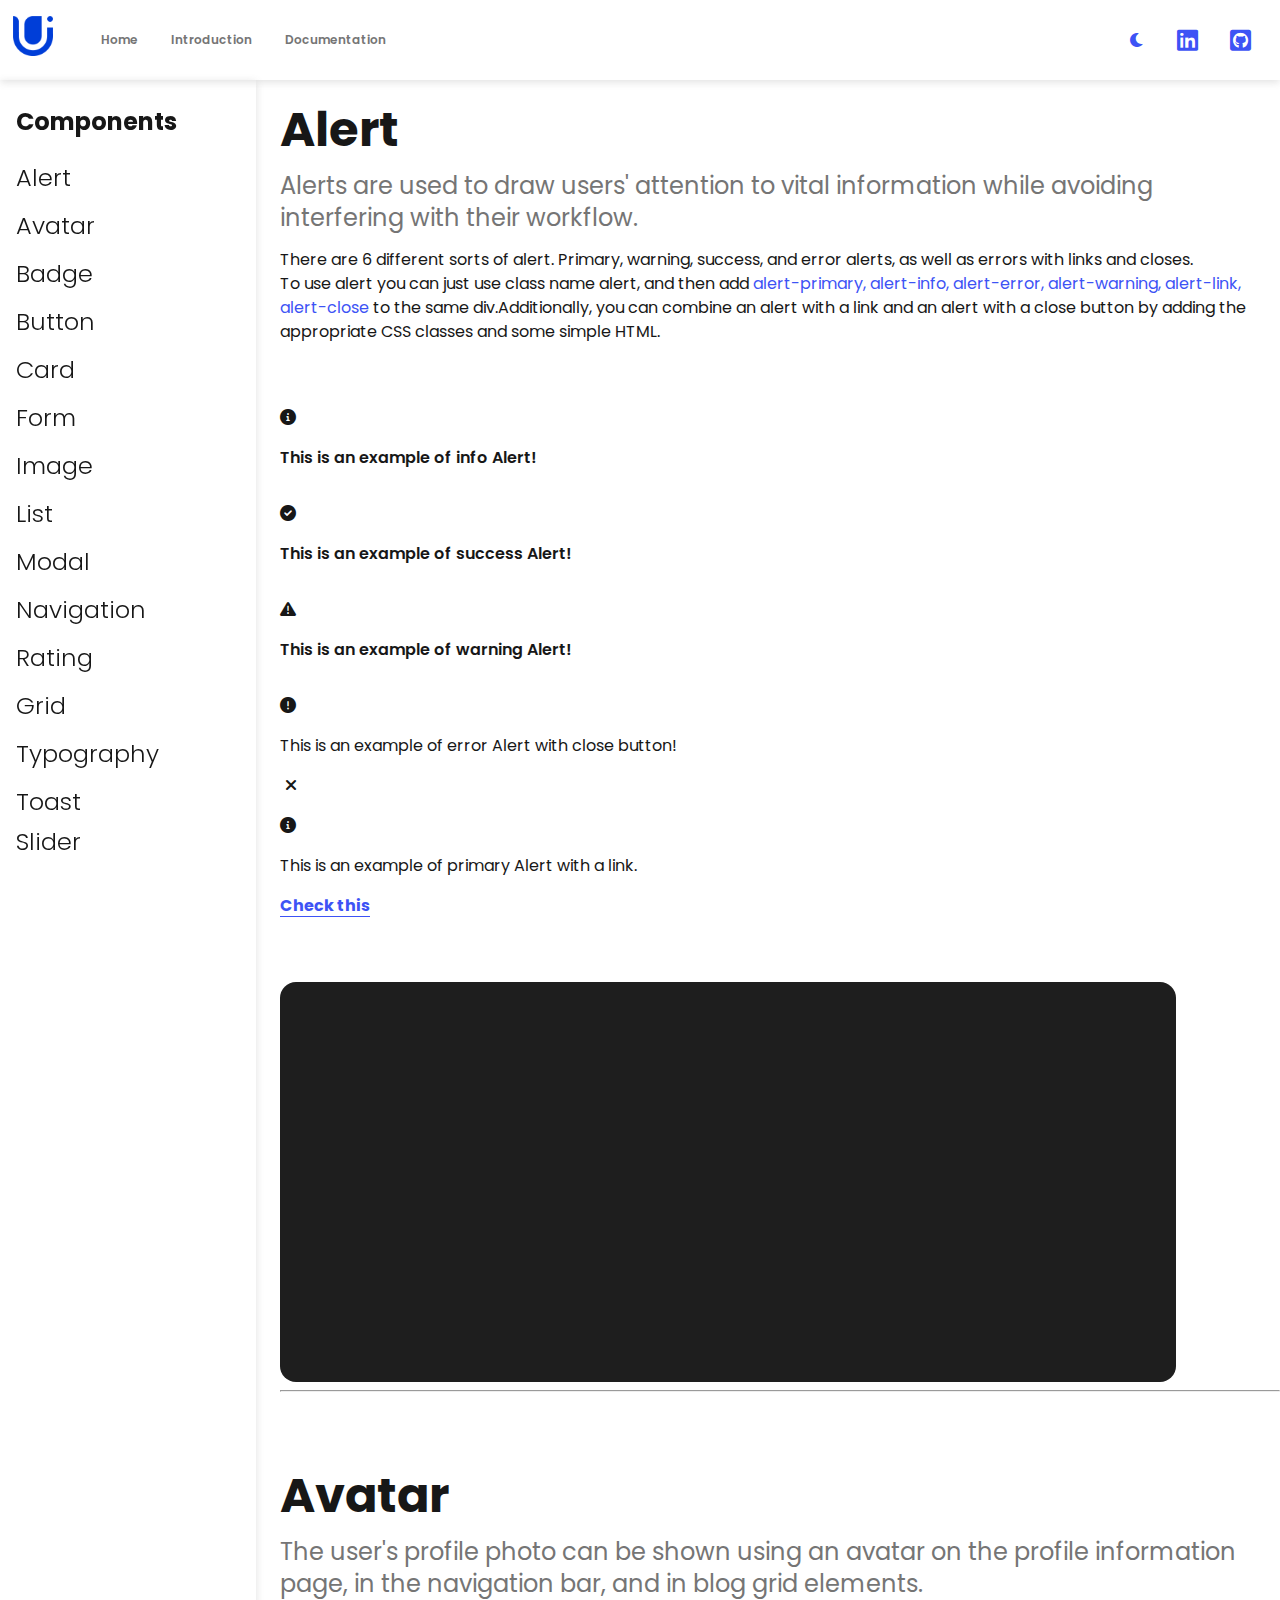
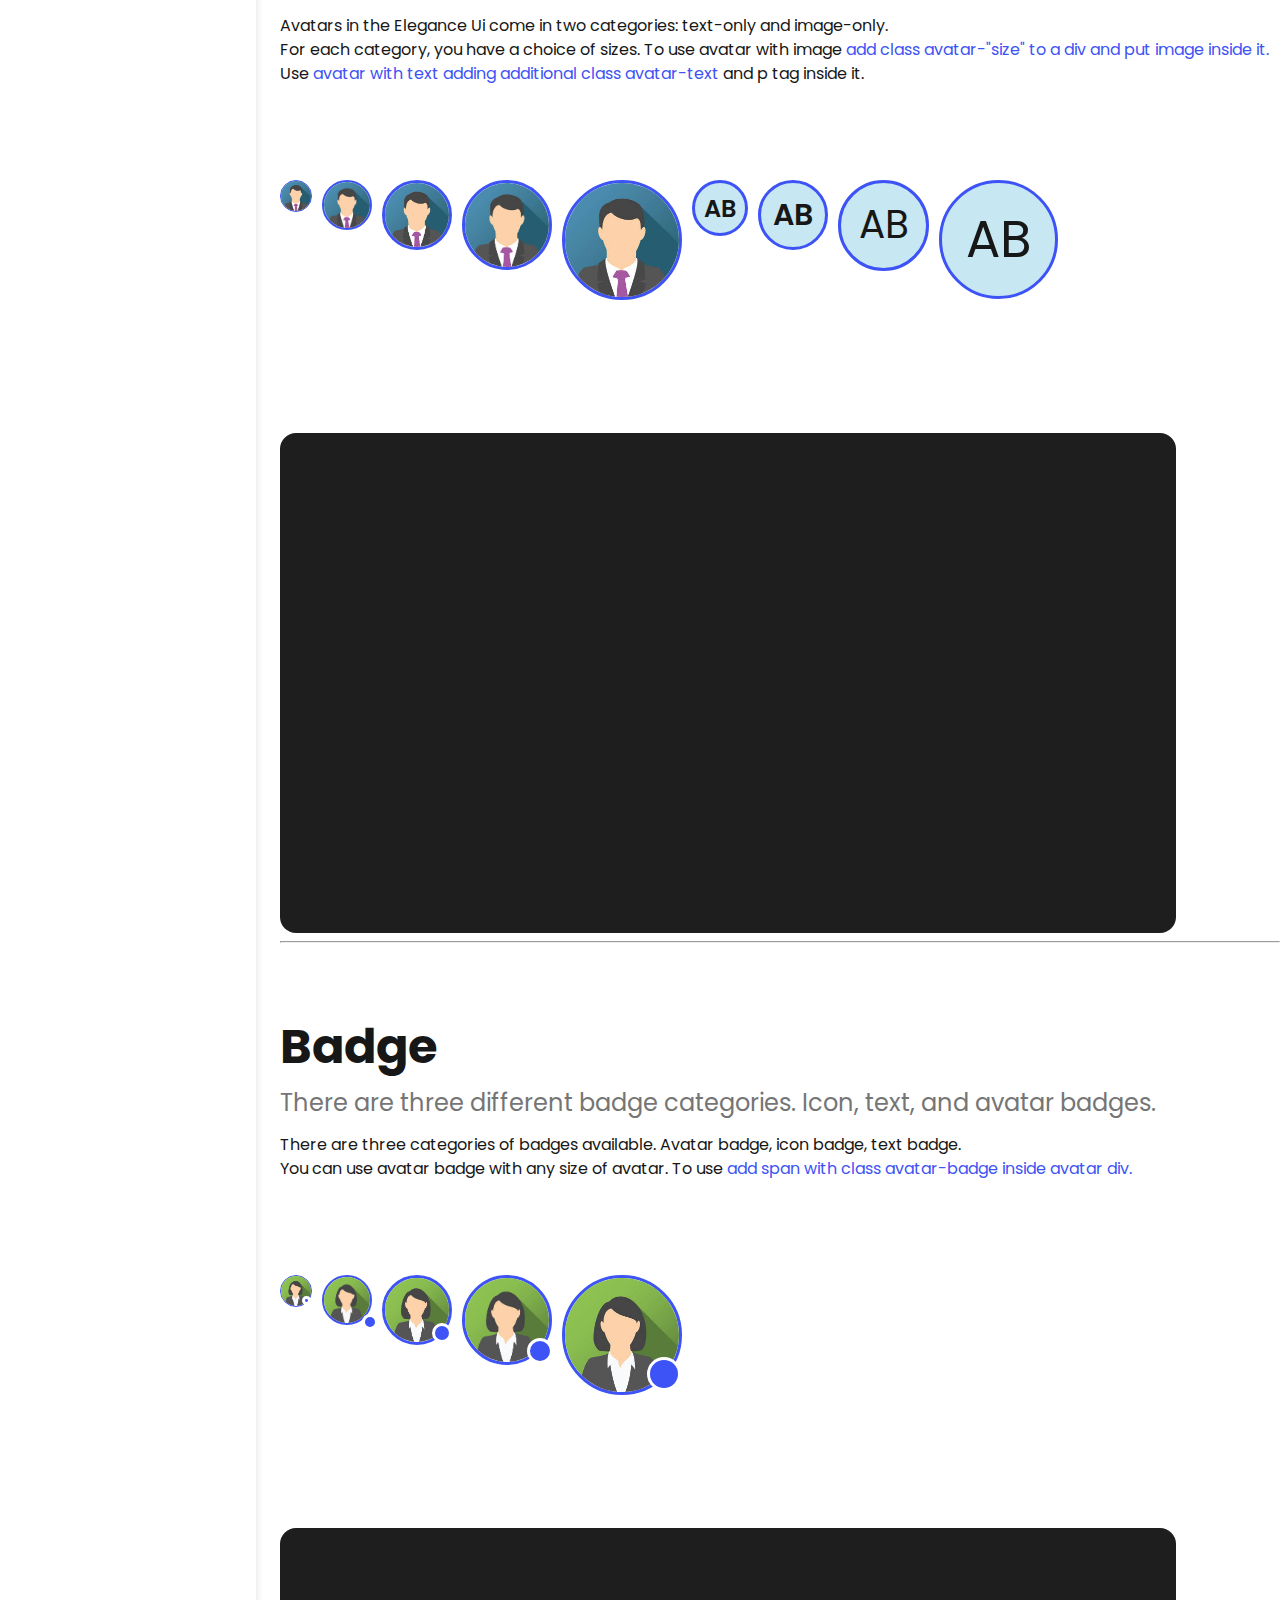
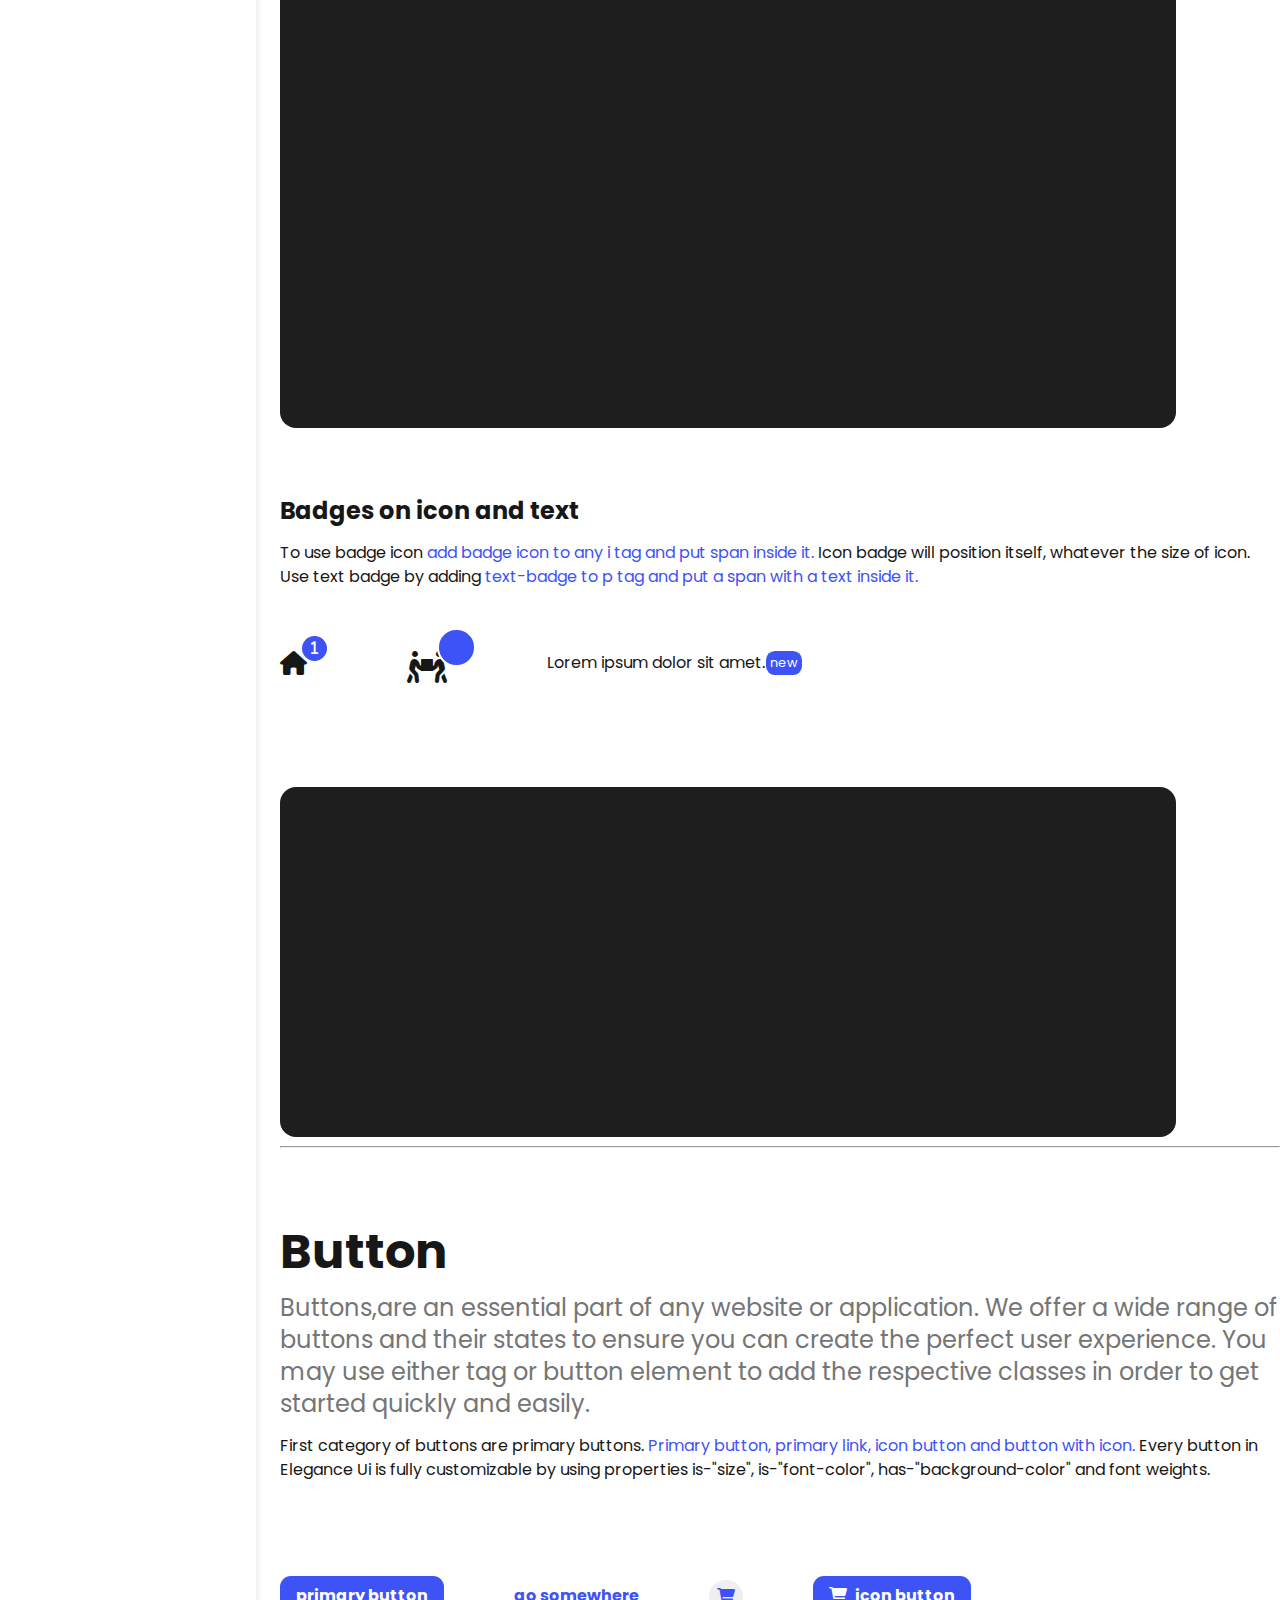
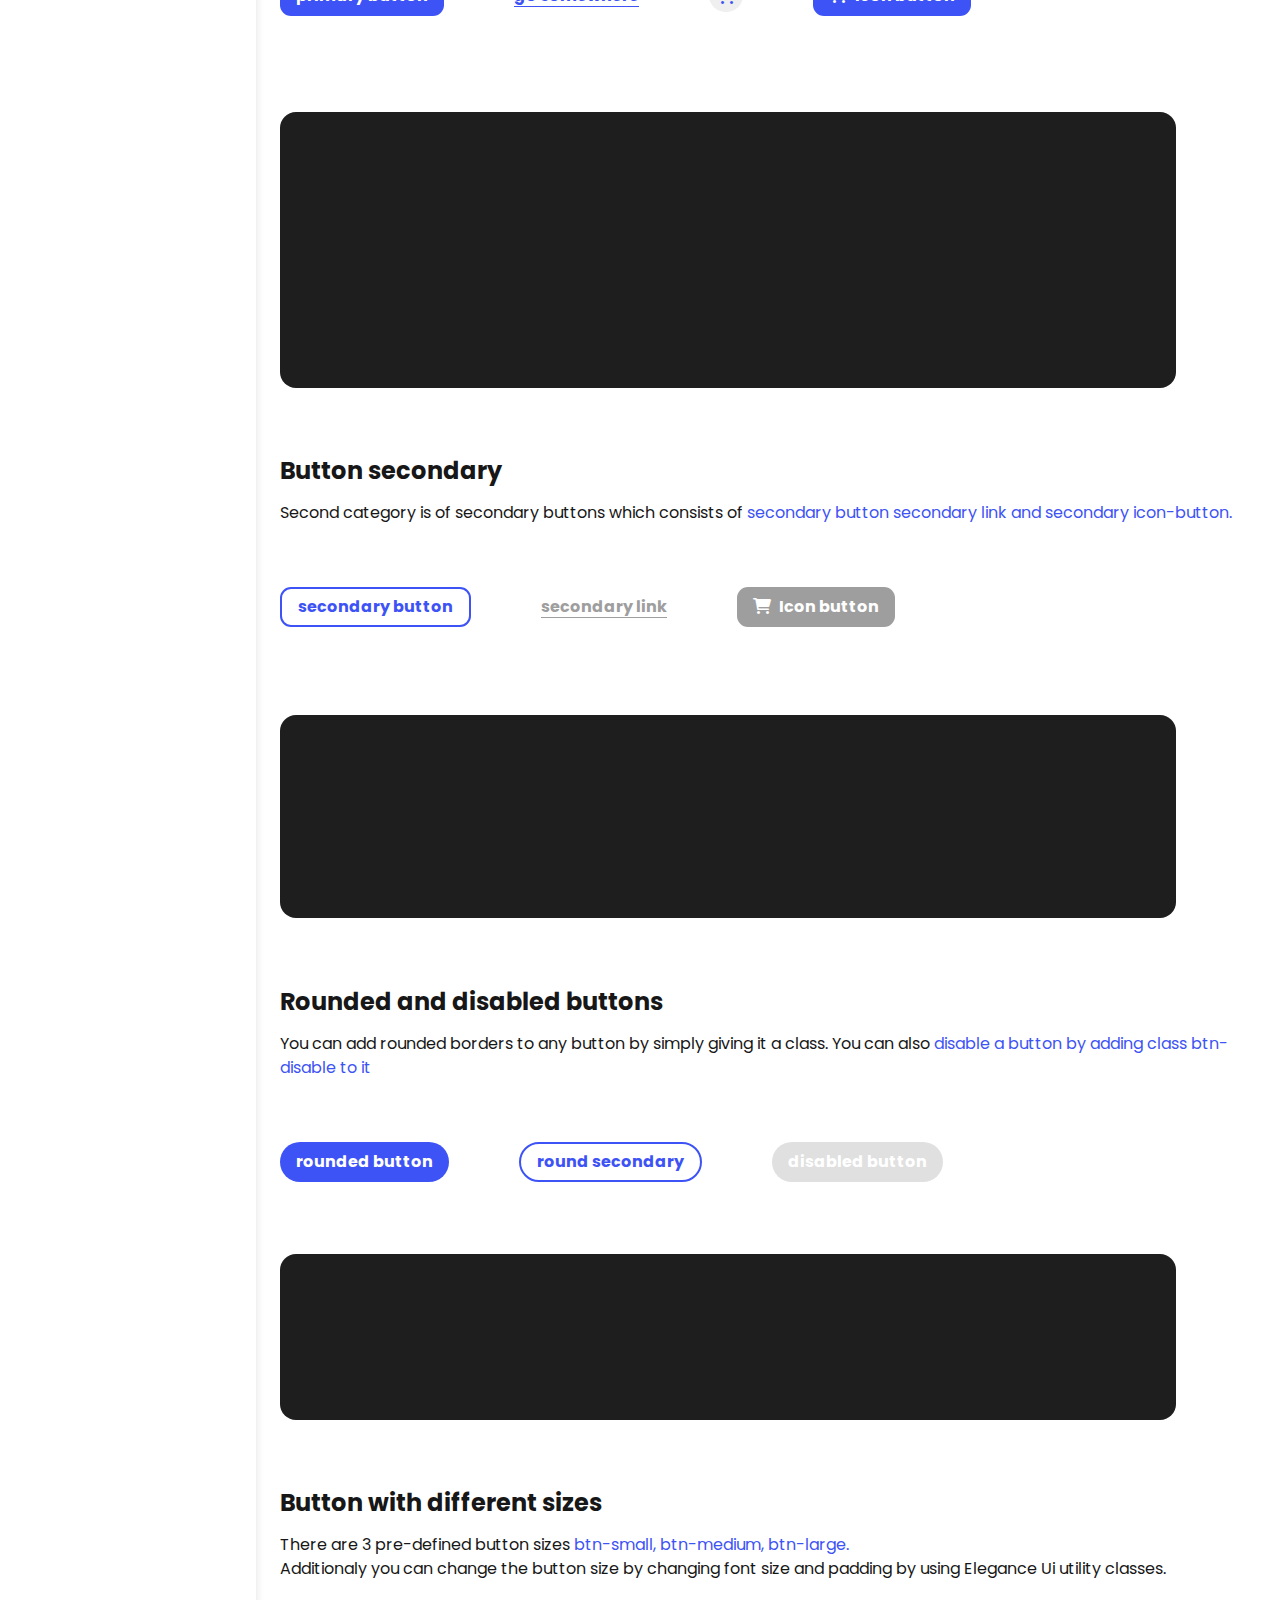
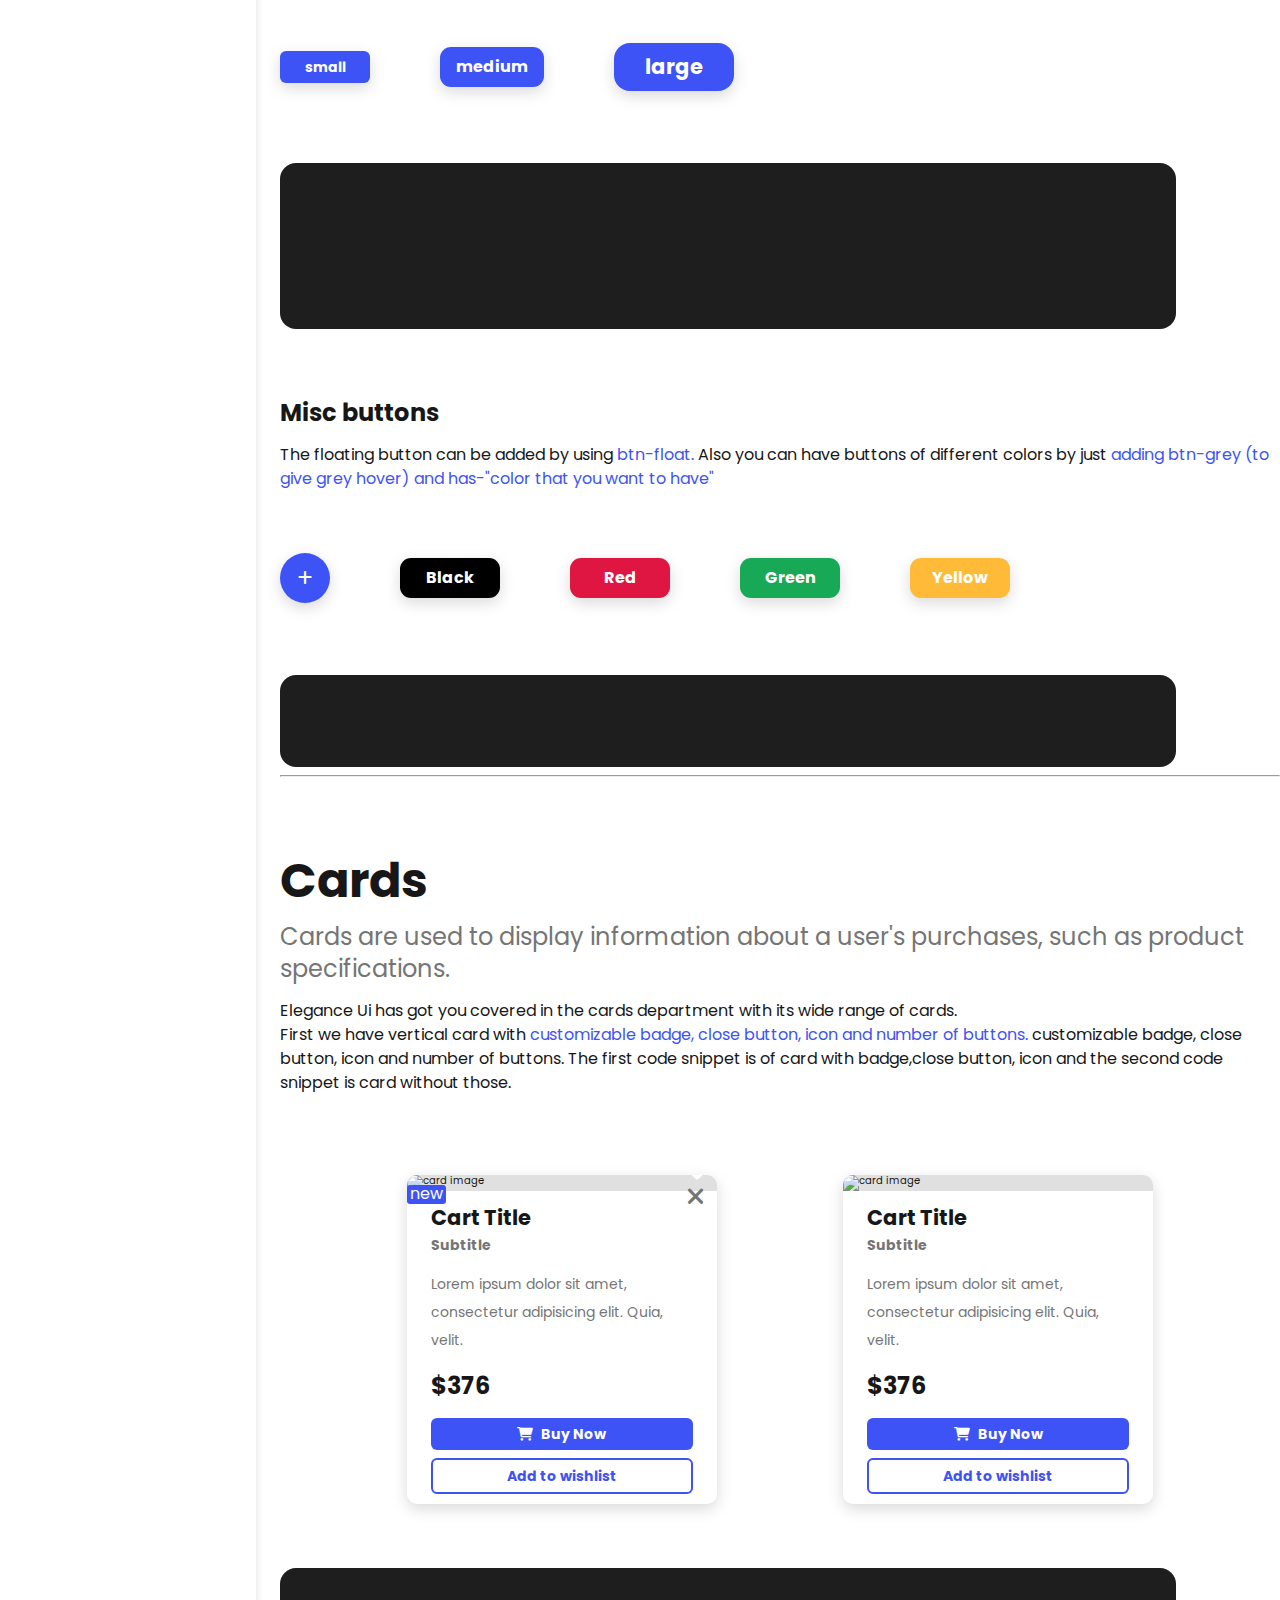
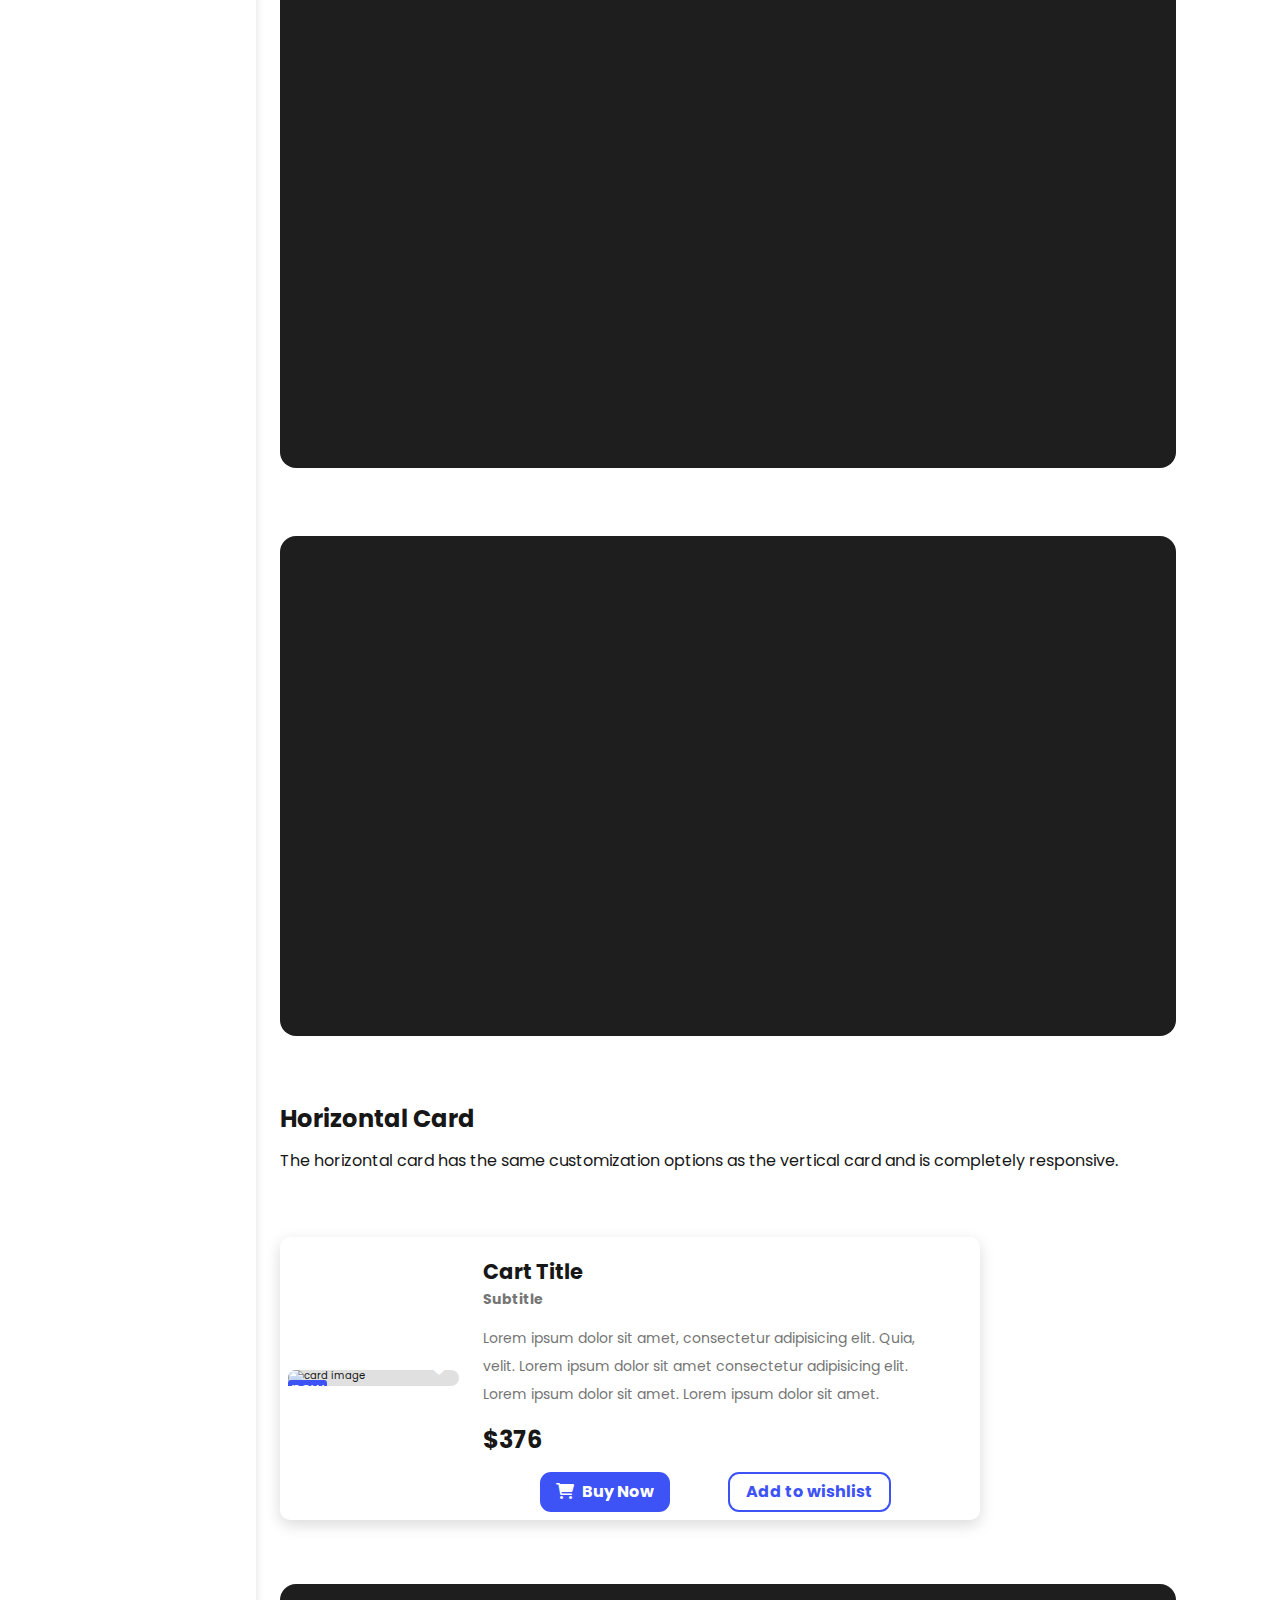
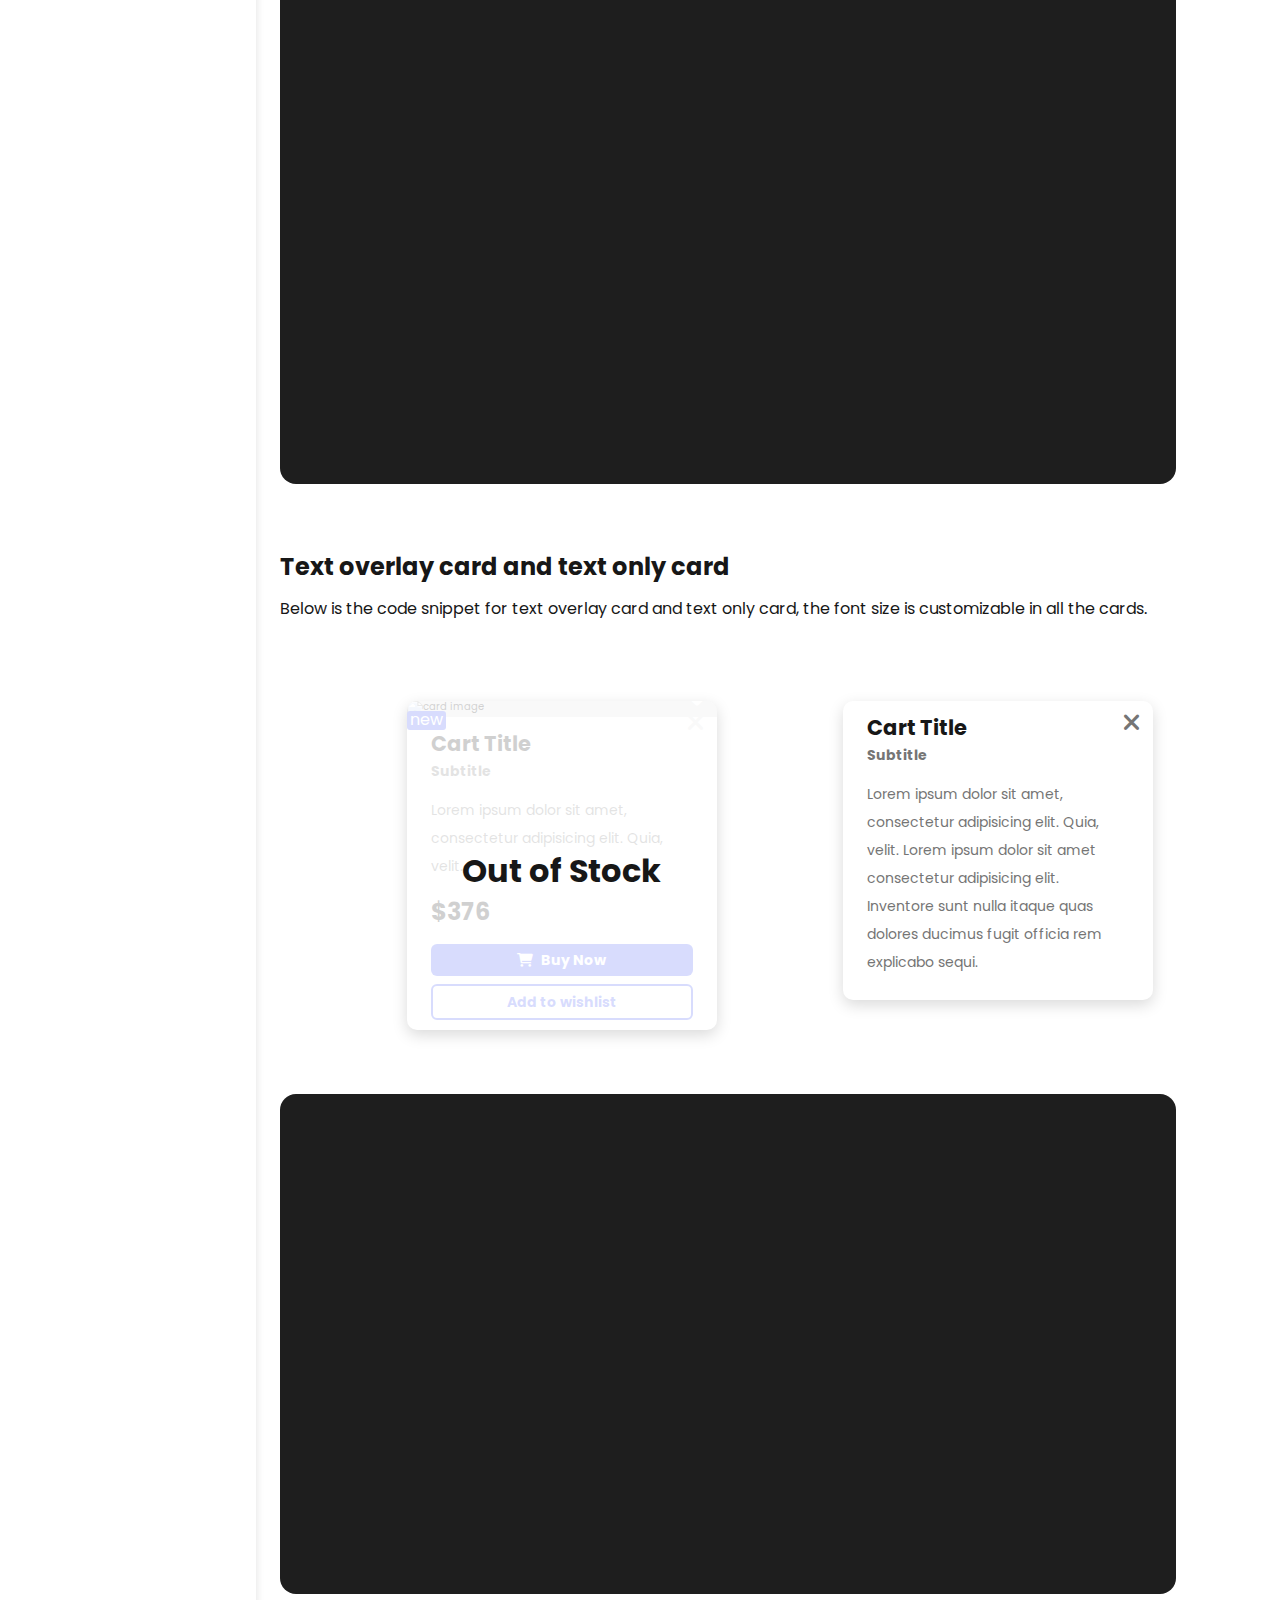
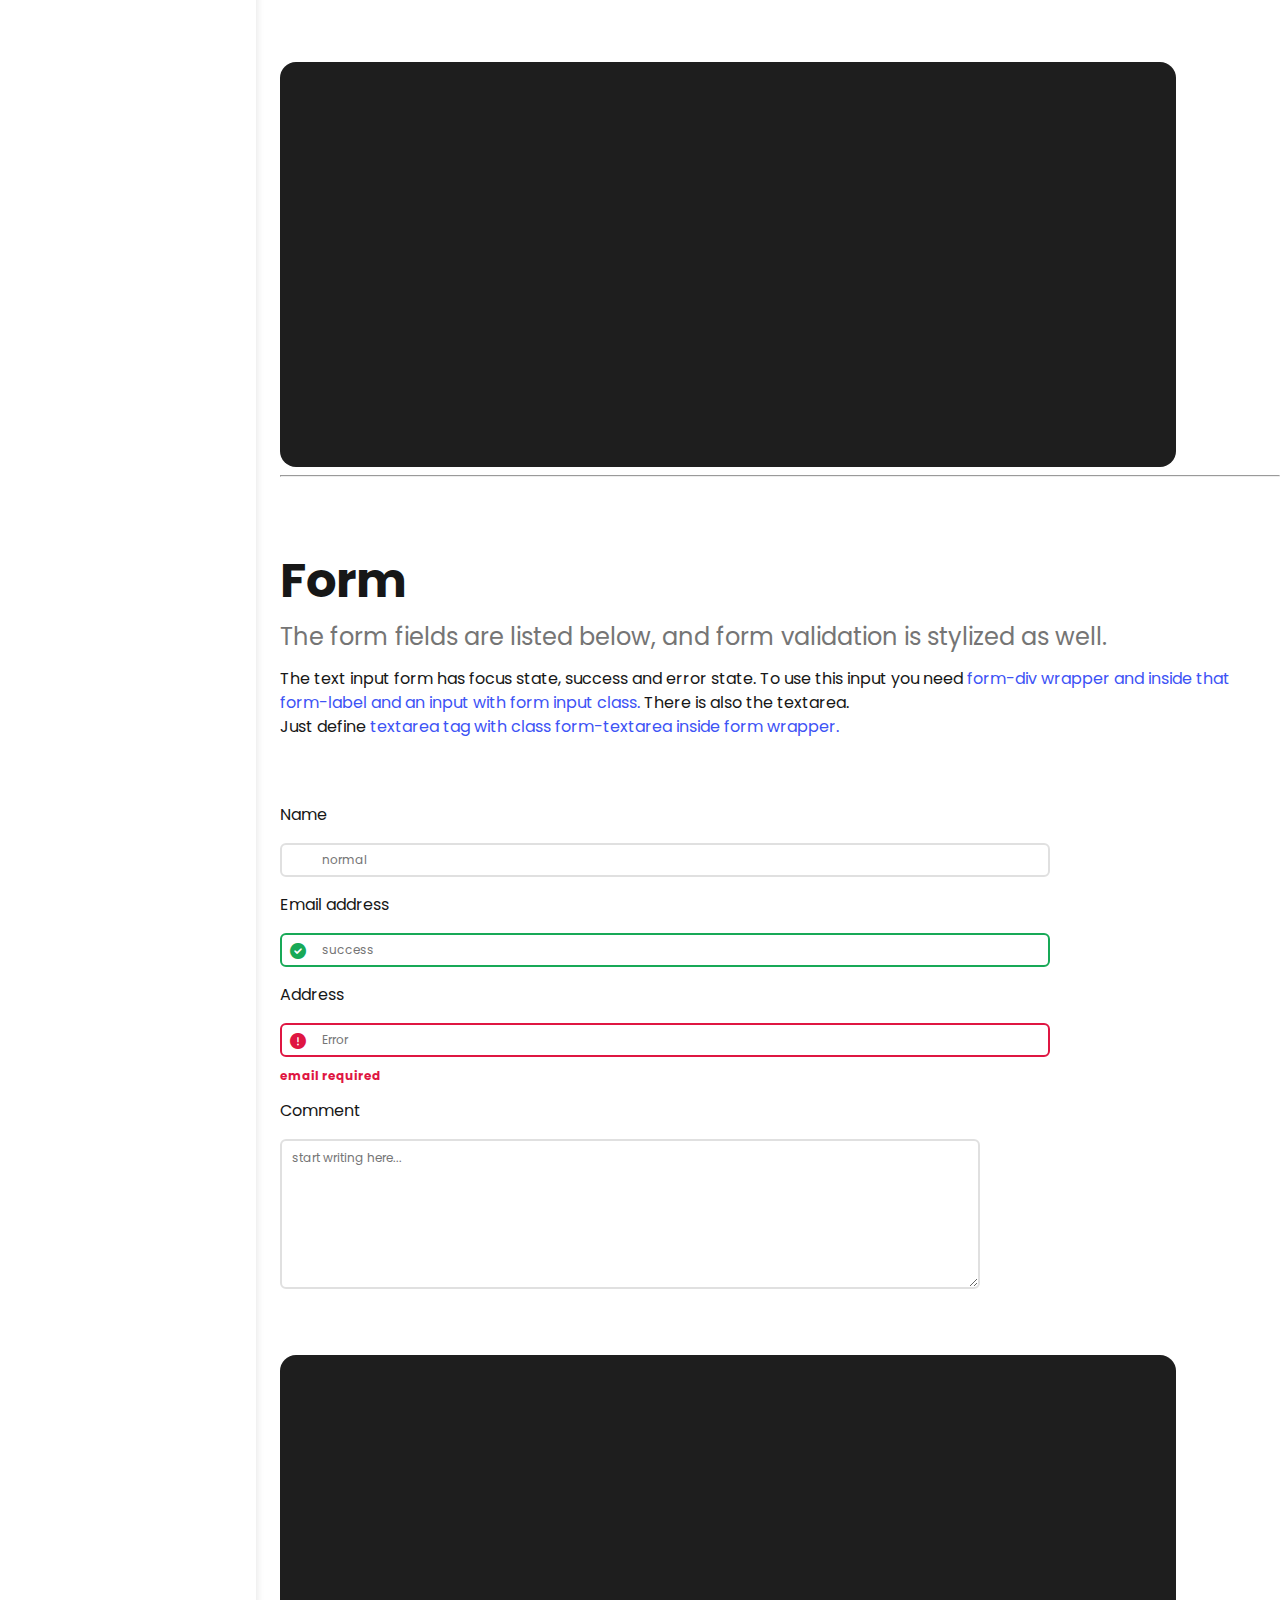
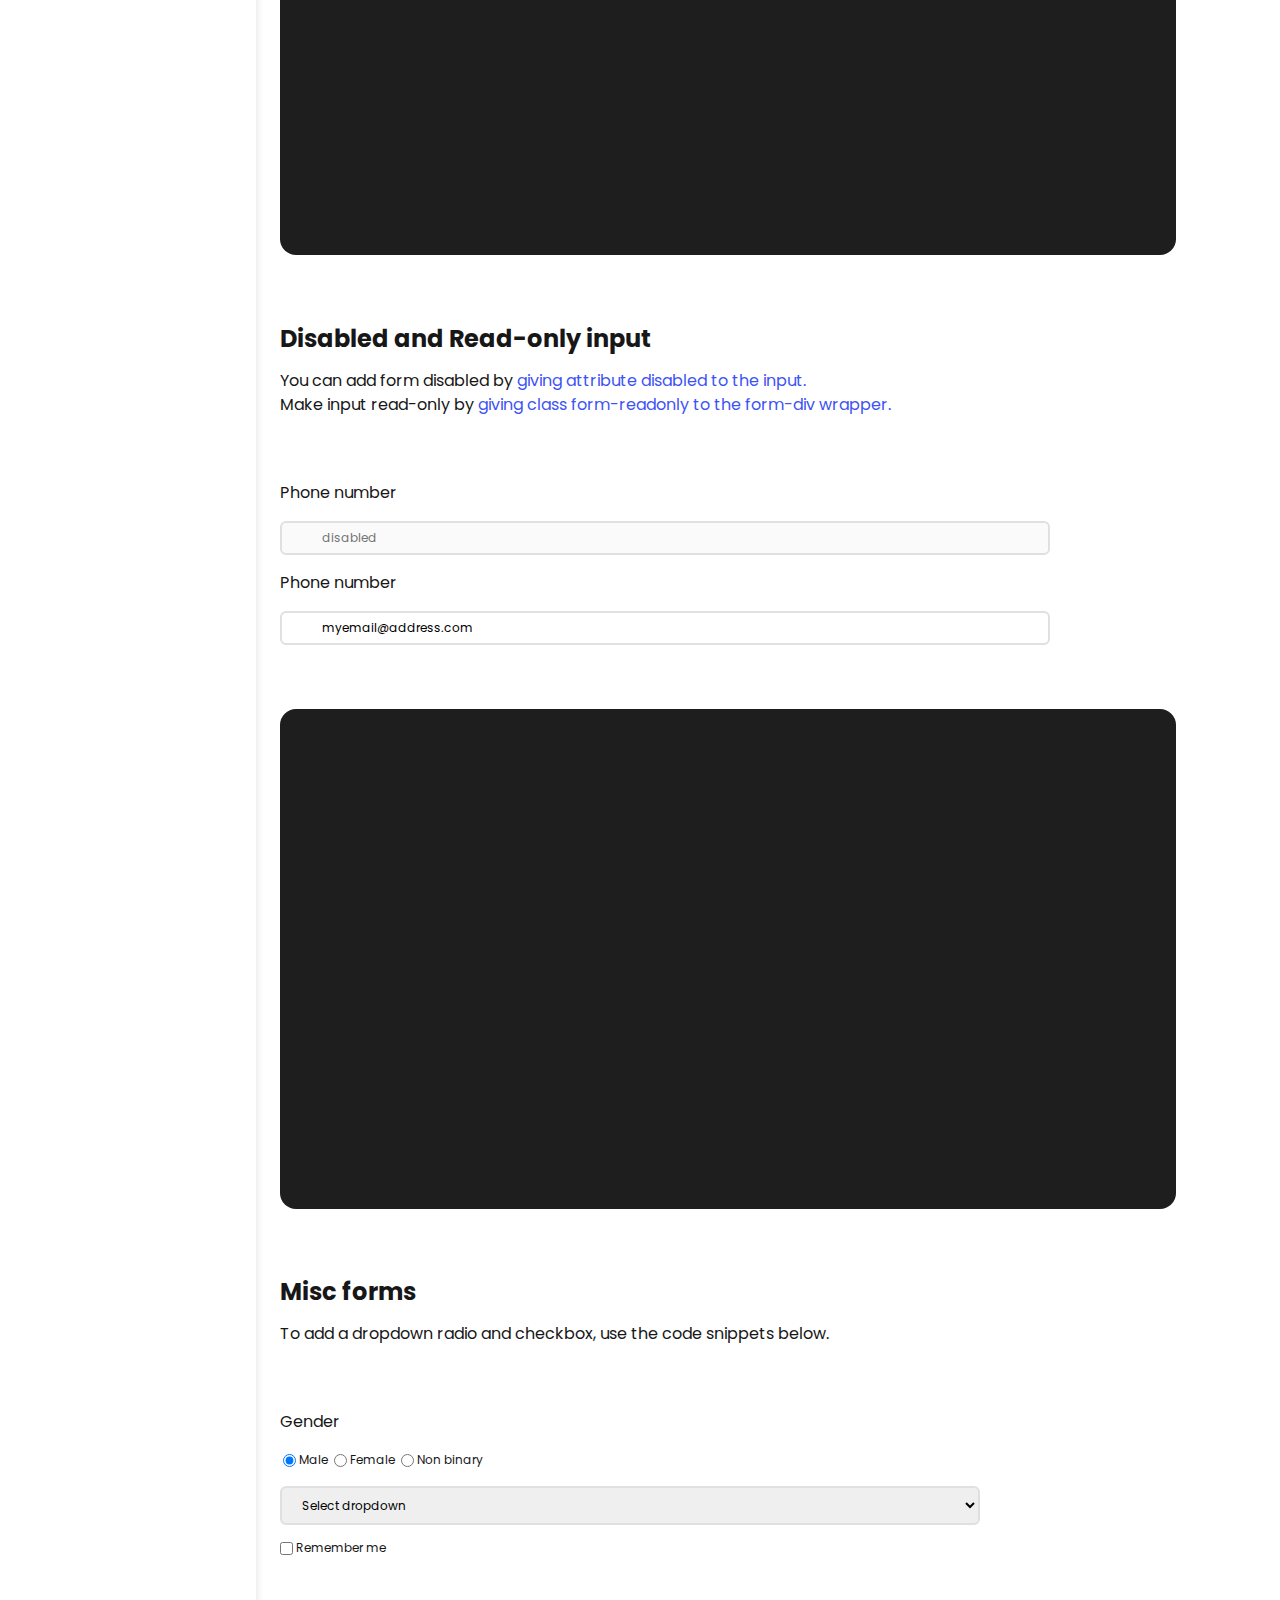
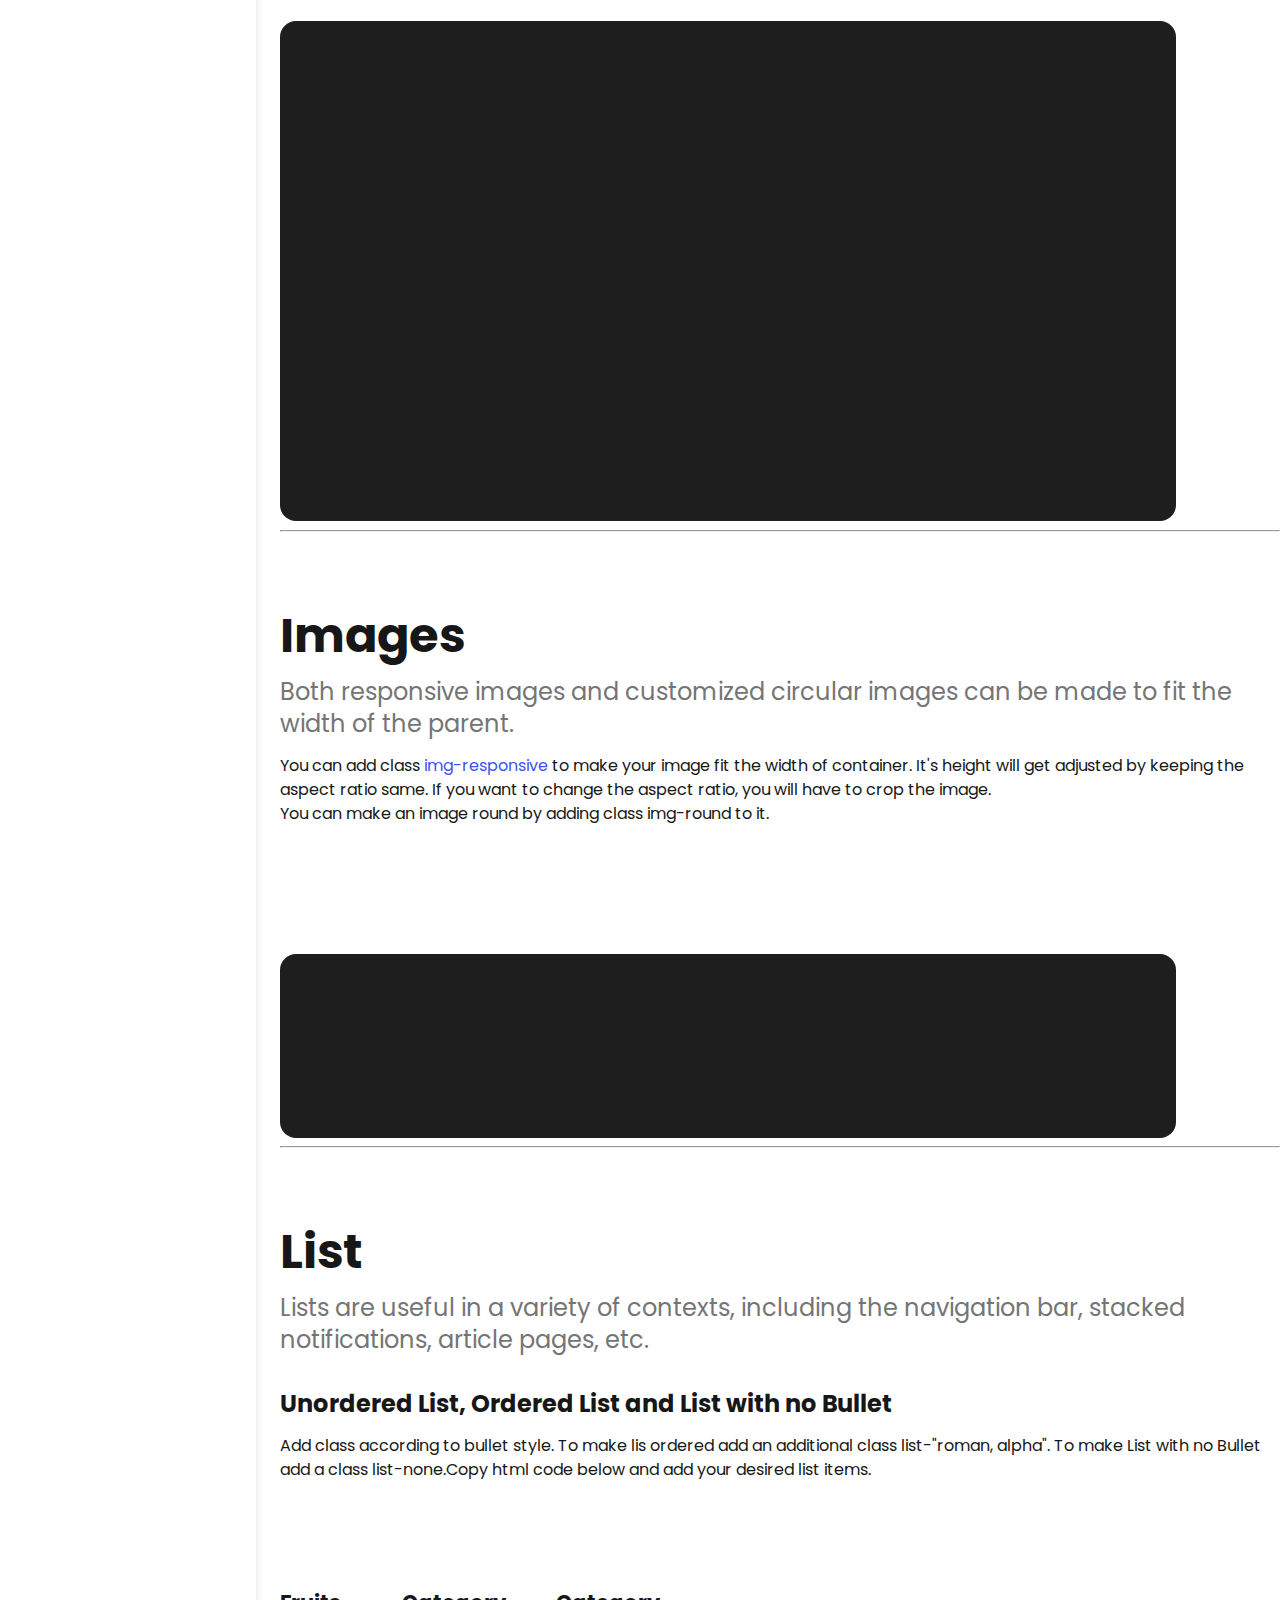
==== documentation/documentation.html @ 1edc9f0b "first commit" ====
<!DOCTYPE html>
<html lang="en">

<head>
  <meta charset="UTF-8" />
  <meta http-equiv="X-UA-Compatible" content="IE=edge" />
  <meta name="viewport" content="width=device-width, initial-scale=1.0" />

  <!-- <link rel="stylesheet" href="../main.css" /> -->
  <link rel="stylesheet" href="../main.css" />

  <!-- <link rel="stylesheet" href="./css/style.css" /> -->
  <link rel="stylesheet" href="./css/style.css" />
  <link rel="apple-touch-icon" sizes="180x180" href="./images/apple-touch-icon.png" />
  <link rel="icon" type="image/png" sizes="32x32" href="./images/favicon-32x32.png" />
  <link rel="icon" type="image/png" sizes="16x16" href="./images/favicon-16x16.png" />

  <link rel="manifest" href="./images/site.webmanifest" />

  <title>Elegance Ui | Documentation</title>
</head>

<body>
  <!-- Navbar -->
  <nav class="navbar li-shadow">
    <div class="nav-brand">
      <a href="" class="logo-a">
        <!-- <img class="logo-s" src="/documentation/images/02 - Colorful - Icon Only.png" alt="Lucid Ui logo" /> -->
        <img class="logo-s" src="../documentation/images/02 - Colorful - Icon Only.png" alt="Elegance Ui logo" />
      </a>
    </div>
    <div class="nav-hamburger">
      <i class="dark-mode fas m-r-2 fas fa-moon"></i>
      <i id="hamburger" class="fas fa-bars"></i>
    </div>
    <div class="nav-menu">
      <div class="nav-start">
        <!-- <a href="/index.html" class="nav-item link">Home</a> -->
        <a href="../index.html" class="nav-item link">Home</a>
        <!-- <a href="/documentation/install.html" class="nav-item link" -->
        <a href="../documentation/install.html" class="nav-item link">Introduction</a>
        <!-- <a href="/documentation/documentation.html" class="nav-item link" -->
        <a href="../documentation/documentation.html" class="nav-item link">Documentation</a>
      </div>
      <div class="nav-end">
        <button class="dark-mode btn-icon nav-icons m-x-1">
          <i class="fas fa-moon"></i>
        </button>

        <a href="https://www.linkedin.com/in/toufiq-choudhari-56208b203/">
          <button class="btn-icon nav-icons m-x-1">
            <i class="fab fa-linkedin is-4"></i>
          </button>
        </a>

        <a href="https://github.com/iamtoufiq">
          <button class="btn-icon nav-icons m-x-1">
            <i class="fab fa-github-square is-4"></i>
          </button>
        </a>
      </div>
    </div>
  </nav>

  <!-- Documentation -->

  <div class="grid-20-80 grid-documentation">
    <!-- component-list -->

    <div class="component-list li-shadow p-l-2">
      <div class="textbox flex-col ">
        <div class="title is-4 p-y-2">Components</div>
        <a href="#alert" class="link m-y-1 light is-dark is-4">Alert</a>
        <a href="#avatar" class="link m-y-1 light is-dark is-4">Avatar</a>
        <a href="#badge" class="link m-y-1 light is-dark is-4">Badge</a>
        <a href="#button" class="link m-y-1 light is-dark is-4">Button</a>
        <a href="#card" class="link m-y-1 light is-dark is-4">Card</a>
        <a href="#form" class="link m-y-1 light is-dark is-4">Form</a>
        <a href="#image" class="link m-y-1 light is-dark is-4">Image</a>
        <a href="#list" class="link m-y-1 light is-dark is-4">List</a>

        <a href="#modal" class="link m-y-1 light is-dark is-4">Modal</a>
        <a href="#navigation" class="link m-y-1 light is-dark is-4">Navigation</a>
        <a href="#rating" class="link m-y-1 light is-dark is-4">Rating</a>
        <a href="#grid" class="link m-y-1 light is-dark is-4">Grid</a>
        <a href="#typography" class="link m-y-1 light is-dark is-4">Typography</a>
        <a href="#toast" class="link m-y-1 light is-dark is-4">Toast</a>
        <a href="#slider" class="link p-dw-4 light is-dark is-4">Slider</a>
      </div>
    </div>

    <!-- components -->

    <div class="component p-l-3">
      <!-- Alert -->
      <div class="component-section">
        <div class="textbox">
          <div id="alert" class="title p-y-1 is-6">Alert</div>
          <div class="subtitle regular is-4">
            Alerts are used to draw users' attention to vital information while avoiding interfering with their
            workflow.
          </div>
          <p class="text is-3 is-dark">
            There are 6 different sorts of alert. Primary, warning, success, and error alerts, as well as errors with
            links and closes.
            <br />
            To use alert you can just use class name alert, and then add
            <span style="color: var(--primary)">alert-primary, alert-info, alert-error, alert-warning,
              alert-link, alert-close</span>
            to the same div.Additionally, you can combine an alert with a link and an alert with a close button by
            adding the appropriate CSS classes and some simple HTML.
          </p>
        </div>
        <div class="showcase flex-col m-y-4">
          <!-- info alert -->
          <div class="alert alert-info is-3 semibold">
            <i class="alert-icon fas fa-info-circle"></i>
            <p class="alert-text">This is an example of info Alert!</p>
          </div>
          <!-- alert success -->
          <div class="alert alert-success is-3 semibold">
            <i class="alert-icon fas fa-check-circle"></i>
            <p class="alert-text">This is an example of success Alert!</p>
          </div>
          <!-- alert warning -->
          <div class="alert alert-warning is-3 semibold">
            <i class="alert-icon fas fa-exclamation-triangle"></i>
            <p class="alert-text">This is an example of warning Alert!</p>
          </div>
          <!-- alert error -->
          <div class="alert alert-error is-3 alert-close">
            <i class="alert-icon fas fa-exclamation-circle"></i>
            <p class="alert-text">
              This is an example of error Alert with close button!
            </p>
            <button class="btn-close"><i class="fas fa-times"></i></button>
          </div>
          <!-- alert with link -->
          <div class="alert alert-info is-3 alert-link">
            <i class="alert-icon fas fa-info-circle"></i>
            <p class="alert-text">
              This is an example of primary Alert with a link.
            </p>
            <a class="link underline" href="">Check this</a>
          </div>
        </div>

        <div id="cs-avatar" class="code-snippet m-y-4">
          <code>
              <iframe
                id="avatarCode"
                src="https://carbon.now.sh/embed?bg=rgba%2814%2C13%2C12%2C0%29&t=vscode&wt=sharp&l=htmlmixed&width=816.5&ds=false&dsyoff=20px&dsblur=68px&wc=true&wa=true&pv=0px&ph=0px&ln=false&fl=1&fm=Fira+Code&fs=12.5px&lh=147%25&si=false&es=2x&wm=false&code=%2520%2520%2520%2520%2520%2520%2520%2520%2520%2520%2520%2520%2520%2520%2520%2520%253C%21--%2520info%2520alert%2520--%253E%250A%2520%2520%2520%2520%2520%2520%2520%2520%2520%2520%2520%2520%2520%2520%2520%2520%253Cdiv%2520class%253D%2522alert%2520alert-info%2520is-3%2520semibold%2522%2520%253E%250A%2520%2520%2520%2520%2520%2520%2520%2520%2520%2520%2520%2520%2520%2520%2520%2520%2520%2520%2520%2520%253Ci%2520class%253D%2522alert-icon%2520fas%2520fa-info-circle%2522%253E%253C%252Fi%253E%253Cp%2520class%253D%2522alert-text%2522%253EThis%2520is%2520an%2520example%2520of%2520info%2520Alert%21%253C%252Fp%253E%250A%2520%2520%2520%2520%2520%2520%2520%2520%2520%2520%2520%2520%2520%2520%2520%2520%253C%252Fdiv%253E%250A%2520%2520%2520%2520%2520%2520%2520%2520%2520%2520%2520%2520%2520%2520%2520%2520%253C%21--%2520alert%2520success%2520--%253E%250A%2520%2520%2520%2520%2520%2520%2520%2520%2520%2520%2520%2520%2520%2520%2520%2520%253Cdiv%2520class%253D%2522alert%2520alert-success%2520is-3%2520semibold%2522%253E%250A%2520%2520%2520%2520%2520%2520%2520%2520%2520%2520%2520%2520%2520%2520%2520%2520%2520%2520%2520%2520%253Ci%2520class%253D%2522alert-icon%2520fas%2520fa-check-circle%2522%253E%253C%252Fi%253E%253Cp%2520class%253D%2522alert-text%2522%253EThis%2520is%2520an%2520example%2520of%2520success%2520Alert%21%253C%252Fp%253E%250A%2520%2520%2520%2520%2520%2520%2520%2520%2520%2520%2520%2520%2520%2520%2520%2520%253C%252Fdiv%253E%250A%2520%2520%2520%2520%2520%2520%2520%2520%2520%2520%2520%2520%2520%2520%2520%2520%253C%21--%2520alert%2520warning%2520--%253E%250A%2520%2520%2520%2520%2520%2520%2520%2520%2520%2520%2520%2520%2520%2520%2520%2520%253Cdiv%2520class%253D%2522alert%2520alert-warning%2520is-3%2520semibold%2522%253E%250A%2520%2520%2520%2520%2520%2520%2520%2520%2520%2520%2520%2520%2520%2520%2520%2520%2520%2520%2520%2520%253Ci%2520class%253D%2522alert-icon%2520fas%2520fa-exclamation-triangle%2522%253E%253C%252Fi%253E%253C%252Fi%253E%253Cp%2520class%253D%2522alert-text%2522%253EThis%2520is%2520an%2520example%2520of%2520%2520%2520%2520%2520%2520%2520%2520%2520%2520%2520%2520%2520%2520%2520%2520%2520%2520%2520%2520%2520%2520%2520%2520%2520%2520%2520%2520%2520%2520warning%2520Alert%21%253C%252Fp%253E%250A%2520%2520%2520%2520%2520%2520%2520%2520%2520%2520%2520%2520%2520%2520%2520%2520%253C%252Fdiv%253E%250A%2520%2520%2520%2520%2520%2520%2520%2520%2520%2520%2520%2520%2520%2520%2520%2520%253C%21--%2520alert%2520error%2520--%253E%250A%2520%2520%2520%2520%2520%2520%2520%2520%2520%2520%2520%2520%2520%2520%2520%2520%253Cdiv%2520class%253D%2522alert%2520alert-error%2520is-3%2520alert-close%2522%253E%250A%2520%2520%2520%2520%2520%2520%2520%2520%2520%2520%2520%2520%2520%2520%2520%2520%2520%2520%2520%2520%253Ci%2520class%253D%2522alert-icon%2520fas%2520fa-exclamation-circle%2522%253E%253C%252Fi%253E%253Cp%2520class%253D%2522alert-text%2522%253EThis%2520is%2520an%2520example%2520of%2520error%2520Alert%2520%2520%2520%2520%2520%2520%2520%2520%2520%2520%2520%2520%2520%2520%2520%2520%2520%2520%2520%2520%2520%2520%2520%2520with%2520close%2520button%21%253C%252Fp%253E%250A%2520%2520%2520%2520%2520%2520%2520%2520%2520%2520%2520%2520%2520%2520%2520%2520%2520%2520%2520%2520%253Cbutton%2520class%253D%2522btn-close%2522%253E%253Ci%2520class%253D%2522fas%2520fa-times%2522%253E%253C%252Fi%253E%253C%252Fbutton%253E%250A%2520%2520%2520%2520%2520%2520%2520%2520%2520%2520%2520%2520%2520%2520%2520%2520%253C%252Fdiv%253E%250A%2520%2520%2520%2520%2520%2520%2520%2520%2520%2520%2520%2520%2520%2520%2520%2520%253C%21--%2520alert%2520with%2520link%2520--%253E%250A%2520%2520%2520%2520%2520%2520%2520%2520%2520%2520%2520%2520%2520%2520%2520%2520%253Cdiv%2520class%253D%2522alert%2520alert-info%2520is-3%2520alert-link%2522%2520%253E%250A%2520%2520%2520%2520%2520%2520%2520%2520%2520%2520%2520%2520%2520%2520%2520%2520%2520%2520%2520%2520%253Ci%2520class%253D%2522alert-icon%2520fas%2520fa-info-circle%2522%253E%253C%252Fi%253E%253Cp%2520class%253D%2522alert-text%2522%253E%2520This%2520is%2520an%2520example%2520of%2520primary%2520Alert%2520with%2520%2520%2520%2520%2520%2520%2520%2520%2520%2520%2520%2520%2520%2520%2520%2520%2520%2520%2520%2520%2520%2520%2520%2520a%2520link.%253C%252Fp%253E%250A%2520%2520%2520%2520%2520%2520%2520%2520%2520%2520%2520%2520%2520%2520%2520%2520%2520%2520%2520%2520%253Ca%2520class%253D%2522link%2520underline%2522%2520href%253D%2522%2522%253ECheck%2520this%253C%252Fa%253E%250A%2520%2520%2520%2520%2520%2520%2520%2520%2520%2520%2520%2520%2520%2520%2520%2520%253C%252Fdiv%253E"
                style="
                  /* width: 1024px; */
                  height: 400px;
                  border: 0;
                  transform: scale(1);
                  overflow: hidden;
                "
                sandbox="allow-scripts allow-same-origin"
              >
              </iframe>
            </code>
          <hr />
        </div>
      </div>
      <!-- Avaatar -->
      <div class="component-section m-up-6">
        <div class="textbox">
          <div id="avatar" class="title p-y-1 is-6">Avatar</div>
          <div class="subtitle regular is-4">
            The user's profile photo can be shown using an avatar on the profile information page, in the navigation
            bar, and in blog grid elements.
          </div>
          <p class="text is-3 is-dark">
            Avatars in the Elegance Ui come in two categories: text-only and image-only. <br />
            For each category, you have a choice of sizes. To use
            avatar with image
            <span style="color: var(--primary)">add class avatar-"size" to a div and put image inside it.</span>
            Use
            <span style="color: var(--primary)">avatar with text adding additional class avatar-text</span>
            and p tag inside it.
          </p>
        </div>
        <div class="showcase avatar-showcase flex-row m-y-6">
          <!-- avatar xs -->
          <div class="avatar-xs">
            <!-- <img src="images/avatar-male.jpg" alt="" class="" /> -->
            <img src="./images/avatar-male.jpg" alt="" class="" />
          </div>
          <!-- avatar s -->
          <div class="avatar-s">
            <!-- <img src="images/avatar-male.jpg" alt="" class="" /> -->
            <img src="./images/avatar-male.jpg" alt="" class="" />
          </div>
          <!-- avatar m -->
          <div class="avatar-m">
            <!-- <img src="images/avatar-male.jpg" alt="" class="" /> -->
            <img src="./images/avatar-male.jpg" alt="" class="" />
          </div>
          <!-- avatar l -->
          <div class="avatar-l">
            <!-- <img src="images/avatar-male.jpg" alt="" class="" /> -->
            <img src="./images/avatar-male.jpg" alt="" class="" />
          </div>
          <!-- avatar xl -->
          <div class="avatar-xl">
            <!-- <img src="images/avatar-male.jpg" alt="" class="" /> -->
            <img src="./images/avatar-male.jpg" alt="" class="" />
          </div>
          <!-- text only avatar -->
          <div class="avatar-s avatar-text">
            <p>AB</p>
          </div>
          <div class="avatar-m avatar-text">
            <p>AB</p>
          </div>
          <div class="avatar-l avatar-text">
            <p>AB</p>
          </div>
          <div class="avatar-xl avatar-text">
            <p>AB</p>
          </div>
        </div>
        <div class="code-snippet m-y-6">
          <code>
              <iframe
                src="https://carbon.now.sh/embed?bg=rgba%2814%2C13%2C12%2C0%29&t=vscode&wt=sharp&l=htmlmixed&width=816.5&ds=false&dsyoff=20px&dsblur=68px&wc=true&wa=true&pv=0px&ph=0px&ln=false&fl=1&fm=Fira+Code&fs=12.5px&lh=147%25&si=false&es=2x&wm=false&code=%2520%2520%2520%2520%2520%2520%2520%2520%2520%2520%2520%2520%253C%21--%2520avatar%2520xs%2520--%253E%250A%2520%2520%2520%2520%2520%2520%2520%2520%2520%2520%2520%2520%253Cdiv%2520class%253D%2522avatar-xs%2522%253E%250A%2520%2520%2520%2520%2520%2520%2520%2520%2520%2520%2520%2520%2520%2520%253Cimg%2520src%253D%2522avatar-male.jpg%2522%2520alt%253D%2522%2522%2520class%253D%2522%2522%2520%252F%253E%250A%2520%2520%2520%2520%2520%2520%2520%2520%2520%2520%2520%2520%253C%252Fdiv%253E%250A%2520%2520%2520%2520%2520%2520%2520%2520%2520%2520%2520%2520%253C%21--%2520avatar%2520s%2520--%253E%250A%2520%2520%2520%2520%2520%2520%2520%2520%2520%2520%2520%2520%253Cdiv%2520class%253D%2522avatar-s%2522%253E%250A%2520%2520%2520%2520%2520%2520%2520%2520%2520%2520%2520%2520%2520%2520%253Cimg%2520src%253D%2522avatar-male.jpg%2522%2520alt%253D%2522%2522%2520class%253D%2522%2522%2520%252F%253E%250A%2520%2520%2520%2520%2520%2520%2520%2520%2520%2520%2520%2520%253C%252Fdiv%253E%250A%2520%2520%2520%2520%2520%2520%2520%2520%2520%2520%2520%2520%253C%21--%2520avatar%2520m%2520--%253E%250A%2520%2520%2520%2520%2520%2520%2520%2520%2520%2520%2520%2520%253Cdiv%2520class%253D%2522avatar-m%2522%253E%250A%2520%2520%2520%2520%2520%2520%2520%2520%2520%2520%2520%2520%2520%2520%253Cimg%2520src%253D%2522avatar-male.jpg%2522%2520alt%253D%2522%2522%2520class%253D%2522%2522%2520%252F%253E%250A%2520%2520%2520%2520%2520%2520%2520%2520%2520%2520%2520%2520%253C%252Fdiv%253E%250A%2520%2520%2520%2520%2520%2520%2520%2520%2520%2520%2520%2520%253C%21--%2520avatar%2520l%2520--%253E%250A%2520%2520%2520%2520%2520%2520%2520%2520%2520%2520%2520%2520%253Cdiv%2520class%253D%2522avatar-l%2522%253E%250A%2520%2520%2520%2520%2520%2520%2520%2520%2520%2520%2520%2520%2520%2520%253Cimg%2520src%253D%2522avatar-male.jpg%2522%2520alt%253D%2522%2522%2520class%253D%2522%2522%2520%252F%253E%250A%2520%2520%2520%2520%2520%2520%2520%2520%2520%2520%2520%2520%253C%252Fdiv%253E%250A%2520%2520%2520%2520%2520%2520%2520%2520%2520%2520%2520%2520%253C%21--%2520avatar%2520xl%2520--%253E%250A%2520%2520%2520%2520%2520%2520%2520%2520%2520%2520%2520%2520%253Cdiv%2520class%253D%2522avatar-xl%2522%253E%250A%2520%2520%2520%2520%2520%2520%2520%2520%2520%2520%2520%2520%2520%2520%253Cimg%2520src%253D%2522avatar-male.jpg%2522%2520alt%253D%2522%2522%2520class%253D%2522%2522%2520%252F%253E%250A%2520%2520%2520%2520%2520%2520%2520%2520%2520%2520%2520%2520%253C%252Fdiv%253E%250A%2520%2520%2520%2520%2520%2520%2520%2520%2520%2520%2520%2520%253C%21--%2520text%2520only%2520avatar%2520--%253E%250A%2520%2520%2520%2520%2520%2520%2520%2520%2520%2520%2520%2520%253Cdiv%2520class%253D%2522avatar-s%2520avatar-with-text%2522%253E%250A%2520%2520%2520%2520%2520%2520%2520%2520%2520%2520%2520%2520%2520%2520%253Cp%253EAB%253C%252Fp%253E%250A%2520%2520%2520%2520%2520%2520%2520%2520%2520%2520%2520%2520%253C%252Fdiv%253E%250A%2520%2520%2520%2520%2520%2520%2520%2520%2520%2520%2520%2520%253Cdiv%2520class%253D%2522avatar-m%2520avatar-with-text%2522%253E%250A%2520%2520%2520%2520%2520%2520%2520%2520%2520%2520%2520%2520%2520%2520%253Cp%253EAB%253C%252Fp%253E%250A%2520%2520%2520%2520%2520%2520%2520%2520%2520%2520%2520%2520%253C%252Fdiv%253E%250A%2520%2520%2520%2520%2520%2520%2520%2520%2520%2520%2520%2520%253Cdiv%2520class%253D%2522avatar-l%2520avatar-with-text%2522%253E%250A%2520%2520%2520%2520%2520%2520%2520%2520%2520%2520%2520%2520%2520%2520%253Cp%253EAB%253C%252Fp%253E%250A%2520%2520%2520%2520%2520%2520%2520%2520%2520%2520%2520%2520%253C%252Fdiv%253E%250A%2520%2520%2520%2520%2520%2520%2520%2520%2520%2520%2520%2520%253Cdiv%2520class%253D%2522avatar-xl%2520avatar-with-text%2522%253E%250A%2520%2520%2520%2520%2520%2520%2520%2520%2520%2520%2520%2520%2520%2520%253Cp%253EAB%253C%252Fp%253E%250A%2520%2520%2520%2520%2520%2520%2520%2520%2520%2520%2520%2520%253C%252Fdiv%253E"
                style="
                  /* width: 492px; */
                  height: 500px;
                  border: 0;
                  transform: scale(1);
                  overflow: hidden;
                "
                sandbox="allow-scripts allow-same-origin"
              >
              </iframe>
            </code>
          <hr />
        </div>
      </div>
      <!-- Badge -->
      <div class="m-up-6 component-section">
        <div class="textbox">
          <div id="badge" class="title p-y-1 is-6">Badge</div>
          <div class="subtitle regular is-4">
            There are three different badge categories. Icon, text, and avatar badges.
          </div>
          <p class="text is-3 is-dark">
            There are three categories of badges available. Avatar badge, icon
            badge, text badge. <br />
            You can use avatar badge with any size of avatar. To use
            <span style="color: var(--primary)">add span with class avatar-badge inside avatar div.</span>
          </p>
        </div>
        <div class="showcase flex-row avatar-showcase m-y-6">
          <!-- avatar with badge -->
          <div class="avatar-xs">
            <!-- <img src="images/avatar-female.jpg" alt="" class="" /><span class="avatar-badge"></span> -->
            <img src="./images/avatar-female.jpg" alt="" class="" /><span class="avatar-badge"></span>
          </div>
          <div class="avatar-s">
            <img src="./images/avatar-female.jpg" alt="" class="" /><span class="avatar-badge"></span>
          </div>
          <div class="avatar-m">
            <img src="./images/avatar-female.jpg" alt="" class="" /><span class="avatar-badge"></span>
          </div>
          <div class="avatar-l">
            <img src="./images/avatar-female.jpg" alt="" class="" /><span class="avatar-badge"></span>
          </div>
          <div class="avatar-xl">
            <img src="./images/avatar-female.jpg" alt="" class="" /><span class="avatar-badge"></span>
          </div>
        </div>
        <div class="code-snippet m-y-6">
          <code>
              <iframe
                src="https://carbon.now.sh/embed?bg=rgba%2814%2C13%2C12%2C0%29&t=vscode&wt=sharp&l=htmlmixed&width=816.5&ds=false&dsyoff=20px&dsblur=68px&wc=true&wa=true&pv=0px&ph=0px&ln=false&fl=1&fm=Fira+Code&fs=12.5px&lh=147%25&si=false&es=2x&wm=false&code=%2520%2520%2520%2520%2520%2520%2520%2520%2520%2520%2520%2520%253C%21--%2520avatar%2520with%2520badge%2520--%253E%250A%2520%2520%2520%2520%2520%2520%2520%2520%2520%2520%2520%2520%253Cdiv%2520class%253D%2522avatar-xs%2522%253E%250A%2520%2520%2520%2520%2520%2520%2520%2520%2520%2520%2520%2520%2520%2520%253Cimg%2520src%253D%2522avatar-female.jpg%2522%2520alt%253D%2522%2522%2520class%253D%2522%2522%2520%252F%253E%253Cspan%250A%2520%2520%2520%2520%2520%2520%2520%2520%2520%2520%2520%2520%2520%2520%2520%2520class%253D%2522avatar-badge%2522%250A%2520%2520%2520%2520%2520%2520%2520%2520%2520%2520%2520%2520%2520%2520%253E%253C%252Fspan%253E%250A%2520%2520%2520%2520%2520%2520%2520%2520%2520%2520%2520%2520%253C%252Fdiv%253E%250A%2520%2520%2520%2520%2520%2520%2520%2520%2520%2520%2520%2520%253Cdiv%2520class%253D%2522avatar-s%2522%253E%250A%2520%2520%2520%2520%2520%2520%2520%2520%2520%2520%2520%2520%2520%2520%253Cimg%2520src%253D%2522avatar-female.jpg%2522%2520alt%253D%2522%2522%2520class%253D%2522%2522%2520%252F%253E%253Cspan%250A%2520%2520%2520%2520%2520%2520%2520%2520%2520%2520%2520%2520%2520%2520%2520%2520class%253D%2522avatar-badge%2522%250A%2520%2520%2520%2520%2520%2520%2520%2520%2520%2520%2520%2520%2520%2520%253E%253C%252Fspan%253E%250A%2520%2520%2520%2520%2520%2520%2520%2520%2520%2520%2520%2520%253C%252Fdiv%253E%250A%2520%2520%2520%2520%2520%2520%2520%2520%2520%2520%2520%2520%253Cdiv%2520class%253D%2522avatar-m%2522%253E%250A%2520%2520%2520%2520%2520%2520%2520%2520%2520%2520%2520%2520%2520%2520%253Cimg%2520src%253D%2522avatar-female.jpg%2522%2520alt%253D%2522%2522%2520class%253D%2522%2522%2520%252F%253E%253Cspan%250A%2520%2520%2520%2520%2520%2520%2520%2520%2520%2520%2520%2520%2520%2520%2520%2520class%253D%2522avatar-badge%2522%250A%2520%2520%2520%2520%2520%2520%2520%2520%2520%2520%2520%2520%2520%2520%253E%253C%252Fspan%253E%250A%2520%2520%2520%2520%2520%2520%2520%2520%2520%2520%2520%2520%253C%252Fdiv%253E%250A%2520%2520%2520%2520%2520%2520%2520%2520%2520%2520%2520%2520%253Cdiv%2520class%253D%2522avatar-l%2522%253E%250A%2520%2520%2520%2520%2520%2520%2520%2520%2520%2520%2520%2520%2520%2520%253Cimg%2520src%253D%2522avatar-female.jpg%2522%2520alt%253D%2522%2522%2520class%253D%2522%2522%2520%252F%253E%253Cspan%250A%2520%2520%2520%2520%2520%2520%2520%2520%2520%2520%2520%2520%2520%2520%2520%2520class%253D%2522avatar-badge%2522%250A%2520%2520%2520%2520%2520%2520%2520%2520%2520%2520%2520%2520%2520%2520%253E%253C%252Fspan%253E%250A%2520%2520%2520%2520%2520%2520%2520%2520%2520%2520%2520%2520%253C%252Fdiv%253E%250A%2520%2520%2520%2520%2520%2520%2520%2520%2520%2520%2520%2520%253Cdiv%2520class%253D%2522avatar-xl%2522%253E%250A%2520%2520%2520%2520%2520%2520%2520%2520%2520%2520%2520%2520%2520%2520%253Cimg%2520src%253D%2522avatar-female.jpg%2522%2520alt%253D%2522%2522%2520class%253D%2522%2522%2520%252F%253E%253Cspan%250A%2520%2520%2520%2520%2520%2520%2520%2520%2520%2520%2520%2520%2520%2520%2520%2520class%253D%2522avatar-badge%2522%250A%2520%2520%2520%2520%2520%2520%2520%2520%2520%2520%2520%2520%2520%2520%253E%253C%252Fspan%253E%250A%2520%2520%2520%2520%2520%2520%2520%2520%2520%2520%2520%2520%253C%252Fdiv%253E"
                style="
                  /* width: 546px; */
                  height: 500px;
                  border: 0;
                  transform: scale(1);
                  overflow: hidden;
                "
                sandbox="allow-scripts allow-same-origin"
              >
              </iframe>
            </code>
        </div>
        <div class="textbox m-up-6">
          <div class="subtitle m-up-6 is-4 is-dark">
            Badges on icon and text
          </div>
          <p class="text is-3 is-dark">
            To use badge icon
            <span style="color: var(--primary)">add badge icon to any i tag and put span inside it.</span>
            Icon badge will position itself, whatever the size of icon. <br />
            Use text badge by adding
            <span style="color: var(--primary)">text-badge to p tag and put a span with a text inside it.</span>
          </p>
        </div>

        <div class="m-dw-6 showcase flex-row badge-showcase m-up-4">
          <!-- icon badge -->

          <i class="fas fa-home icon-badge is-4">
            <span>1</span>
          </i>
          <i class="fas icon-badge is-5 fa-people-carry">
            <span></span>
          </i>

          <!-- text badge -->

          <p class="text-badge is-3">
            Lorem ipsum dolor sit amet.
            <span>new</span>
          </p>
        </div>
        <div class="code-snippet m-y-4">
          <code>
              <iframe
                src="https://carbon.now.sh/embed?bg=rgba%2814%2C13%2C12%2C0%29&t=vscode&wt=sharp&l=htmlmixed&width=816.5&ds=false&dsyoff=20px&dsblur=68px&wc=true&wa=true&pv=0px&ph=0px&ln=false&fl=1&fm=Fira+Code&fs=12.5px&lh=147%25&si=false&es=2x&wm=false&code=%2520%2520%2520%2520%253C%21--%2520icon%2520badge%2520--%253E%250A%250A%2520%2520%2520%2520%253Ci%2520class%253D%2522fas%2520fa-home%2520icon-badge%2520is-4%2522%253E%250A%2520%2520%2520%2520%2520%2520%253Cspan%253E%253C%252Fspan%253E%250A%2520%2520%2520%2520%253C%252Fi%253E%250A%2520%2520%2520%2520%253Ci%2520class%253D%2522fas%2520icon-badge%2520is-5%2520fa-people-carry%2522%253E%250A%2520%2520%2520%2520%2520%2520%253Cspan%253E%253C%252Fspan%253E%250A%2520%2520%2520%2520%253C%252Fi%253E%250A%250A%2520%2520%2520%2520%253C%21--%2520text%2520badge%2520--%253E%250A%250A%2520%2520%2520%2520%253Cp%2520class%253D%2522text-badge%2520is-3%2522%253E%250A%2520%2520%2520%2520%2520%2520Lorem%2520ipsum%2520dolor%2520sit%2520amet.%250A%2520%2520%2520%2520%2520%2520%253Cspan%253Enew%253C%252Fspan%253E%250A%2520%2520%2520%2520%253C%252Fp%253E"
                style="
                  /* width: 430px; */
                  height: 350px;
                  border: 0;
                  transform: scale(1);
                  overflow: hidden;
                "
                sandbox="allow-scripts allow-same-origin"
              >
              </iframe>
            </code>
          <hr />
        </div>
      </div>

      <!-- button -->
      <div class="m-up-6 component-section">
        <div class="textbox">
          <div id="button" class="title p-y-1 is-6">Button</div>
          <div class="subtitle regular is-4">
            Buttons,are an essential part of any website or application. We offer a wide range of buttons and their
            states to ensure you can create the perfect user experience. You may use either tag or
            button element to add the respective classes in order to get started quickly and easily.
          </div>
          <p class="text is-3 is-dark">
            First category of buttons are primary buttons.
            <span style="color: var(--primary)">Primary button, primary link, icon button and button with
              icon.</span>
            Every button in Elegance Ui is fully customizable by using properties
            is-"size", is-"font-color", has-"background-color" and font
            weights.
          </p>
        </div>
        <!-- button primary -->
        <div class="m-y-6 showcase button-showcase flex-row m-y-4">
          <button class="btn-primary btn-medium">primary button</button>
          <a href="" class="link is-3 underline">go somewhere</a>
          <button class="btn-icon">
            <i class="fas fa-shopping-cart"></i>
          </button>
          <button class="btn-medium btn-w-icon btn-primary">
            <i class="fas fa-shopping-cart"></i>icon button
          </button>
        </div>
        <div class="code-snippet m-y-4">
          <code>
              <iframe
                src="https://carbon.now.sh/embed?bg=rgba%2814%2C13%2C12%2C0%29&t=vscode&wt=sharp&l=htmlmixed&width=816.5&ds=false&dsyoff=20px&dsblur=68px&wc=true&wa=true&pv=0px&ph=0px&ln=false&fl=1&fm=Fira+Code&fs=12.5px&lh=147%25&si=false&es=2x&wm=false&code=%2520%2520%2520%253Cbutton%2520class%253D%2522btn-primary%2520btn-medium%2522%253Eprimary%2520button%253C%252Fbutton%253E%250A%250A%2520%2520%2520%253Ca%2520href%253D%2522%2522%2520class%253D%2522link%2520is-3%2520underline%2522%253Ego%2520somewhere%253C%252Fa%253E%250A%2520%2520%2520%2520%2520%2520%2520%2520%2520%2520%2520%2520%250A%2520%2520%2520%253Cbutton%2520class%253D%2522btn-icon%2522%253E%250A%2520%2520%2520%2520%2520%253Ci%2520class%253D%2522fas%2520fa-shopping-cart%2522%253E%253C%252Fi%253E%250A%2520%2520%2520%253C%252Fbutton%253E%250A%250A%2520%2520%2520%253Cbutton%2520class%253D%2522btn-medium%2520btn-w-icon%2520btn-primary%2522%253E%250A%2520%2520%2520%2520%2520%2520%253Ci%2520class%253D%2522fas%2520fa-shopping-cart%2522%253E%253C%252Fi%253Eicon%2520button%250A%2520%2520%2520%253C%252Fbutton%253E"
                style="
                  /* width: 538px; */
                  height: 276px;
                  border: 0;
                  transform: scale(1);
                  overflow: hidden;
                "
                sandbox="allow-scripts allow-same-origin"
              >
              </iframe>
            </code>
        </div>
        <div class="textbox m-up-6">
          <div class="subtitle is-4 is-dark">Button secondary</div>
          <p class="text is-3 is-dark">
            Second category is of secondary buttons which consists of
            <span style="color: var(--primary)">secondary button secondary link and secondary
              icon-button.</span>
          </p>
        </div>
        <!-- button secondary -->
        <div class="showcase button-showcase flex-row m-up-4 m-dw-6">
          <button class="btn-medium btn-secondary">secondary button</button>
          <a href="" class="link-secondary is-3">secondary link</a>
          <button class="btn-medium btn-w-icon btn-primary btn-grey">
            <i class="fas fa-shopping-cart"></i>Icon button
          </button>
        </div>
        <div class="code-snippet m-y-3">
          <code>
              <iframe
                src="https://carbon.now.sh/embed?bg=rgba%2814%2C13%2C12%2C0%29&t=vscode&wt=sharp&l=htmlmixed&width=816.5&ds=false&dsyoff=20px&dsblur=68px&wc=true&wa=true&pv=0px&ph=0px&ln=false&fl=1&fm=Fira+Code&fs=12.5px&lh=147%25&si=false&es=2x&wm=false&code=%253Cbutton%2520class%253D%2522btn-medium%2520btn-secondary%2522%253Esecondary%2520button%253C%252Fbutton%253E%250A%250A%253Ca%2520href%253D%2522%2522%2520class%253D%2522link-secondary%2520is-3%2522%253Esecondary%2520link%253C%252Fa%253E%250A%250A%253Cbutton%2520class%253D%2522btn-medium%2520btn-w-icon%2520btn-primary%2520btn-grey%2522%253E%250A%2520%2520%2520%2520%2520%253Ci%2520class%253D%2522fas%2520fa-shopping-cart%2522%253E%253C%252Fi%253EIcon%2520button%250A%253C%252Fbutton%253E"
                style="
                  /* width: 546px; */
                  height: 203px;
                  border: 0;
                  transform: scale(1);
                  overflow: hidden;
                "
                sandbox="allow-scripts allow-same-origin"
              >
              </iframe>
            </code>
        </div>
        <div class="textbox m-up-6">
          <div class="subtitle is-4 is-dark">
            Rounded and disabled buttons
          </div>
          <p class="text is-3 is-dark">
            You can add rounded borders to any button by simply giving it a
            class. You can also
            <span style="color: var(--primary)">disable a button by adding class btn-disable to it</span>
          </p>
        </div>
        <!-- button disabled and rounded -->
        <div class="showcase button-showcase flex-row m-y-4">
          <button class="btn-medium btn-rounded btn-primary">
            rounded button
          </button>
          <button class="btn-medium btn-secondary btn-rounded">
            round secondary
          </button>
          <button class="btn-medium btn-rounded btn-primary btn-disabled">
            disabled button
          </button>
        </div>
        <div class="code-snippet m-y-5">
          <code>
              <iframe
                src="https://carbon.now.sh/embed?bg=rgba%2814%2C13%2C12%2C0%29&t=vscode&wt=sharp&l=htmlmixed&width=816.5&ds=false&dsyoff=20px&dsblur=68px&wc=true&wa=true&pv=0px&ph=0px&ln=false&fl=1&fm=Fira+Code&fs=12.5px&lh=147%25&si=false&es=2x&wm=false&code=%253Cbutton%2520class%253D%2522btn-medium%2520btn-rounded%2520btn-primary%2522%253Erounded%2520button%253C%252Fbutton%253E%250A%250A%253Cbutton%2520class%253D%2522btn-medium%2520btn-rounded%2520btn-primary%2520btn-disabled%2522%253E%250A%2520%2520%2520disabled%2520button%250A%253C%252Fbutton%253E"
                style="
                  /* width: 607px; */
                  height: 166px;
                  border: 0;
                  transform: scale(1);
                  overflow: hidden;
                "
                sandbox="allow-scripts allow-same-origin"
              >
              </iframe>
            </code>
        </div>
        <!-- button sizes -->
        <div class="textbox m-up-6">
          <div class="subtitle is-4 is-dark">Button with different sizes</div>
          <p class="text is-3 is-dark">
            There are 3 pre-defined button sizes
            <span style="color: var(--primary)">btn-small, btn-medium, btn-large.</span>
            <br />
            Additionaly you can change the button size by changing font size
            and padding by using Elegance Ui utility classes.
          </p>
        </div>
        <div class="showcase button-showcase flex-row m-y-4">
          <button class="btn-primary shadow btn-small">small</button>
          <button class="btn-primary shadow btn-medium">medium</button>
          <button class="btn-primary shadow btn-large">large</button>
        </div>
        <div class="code-snippet m-y-5">
          <code>
              <iframe
                src="https://carbon.now.sh/embed?bg=rgba%2814%2C13%2C12%2C0%29&t=vscode&wt=sharp&l=htmlmixed&width=816.5&ds=false&dsyoff=20px&dsblur=68px&wc=true&wa=true&pv=0px&ph=0px&ln=false&fl=1&fm=Fira+Code&fs=12.5px&lh=147%25&si=false&es=2x&wm=false&code=%253Cbutton%2520class%253D%2522btn-primary%2520btn-small%2522%253Esmall%253C%252Fbutton%253E%250A%250A%253Cbutton%2520class%253D%2522btn-primary%2520btn-medium%2522%253Emedium%253C%252Fbutton%253E%250A%250A%253Cbutton%2520class%253D%2522btn-primary%2520btn-large%2522%253Elarge%253C%252Fbutton%253E"
                style="
                  /* width: 453px; */
                  height: 166px;
                  border: 0;
                  transform: scale(1);
                  overflow: hidden;
                "
                sandbox="allow-scripts allow-same-origin"
              >
              </iframe>
            </code>
        </div>
        <!-- button float -->
        <div class="textbox m-up-6">
          <div class="subtitle is-4 is-dark">Misc buttons</div>
          <p class="text is-3 is-dark">
            The floating button can be added by using
            <span style="color: var(--primary)">btn-float.</span>
            Also you can have buttons of different colors by just
            <span style="color: var(--primary)">adding btn-grey (to give grey hover) and has-"color that you
              want to have"</span>
          </p>
        </div>
        <div class="showcase button-showcase flex-row m-y-4">
          <a href="" class="btn-float shadow"><i class="fas fa-plus"></i></a>
          <button class="btn-medium btn-primary shadow has-black">
            Black
          </button>
          <button class="btn-medium btn-primary shadow has-red">Red</button>
          <button class="btn-medium btn-primary shadow has-green">
            Green
          </button>
          <button class="btn-medium btn-primary shadow has-yellow">
            Yellow
          </button>
        </div>
        <div class="code-snippet m-y-5">
          <code>
              <iframe
                src="https://carbon.now.sh/embed?bg=rgba%2814%2C13%2C12%2C0%29&t=vscode&wt=sharp&l=htmlmixed&width=816.5&ds=false&dsyoff=20px&dsblur=68px&wc=true&wa=true&pv=0px&ph=0px&ln=false&fl=1&fm=Fira+Code&fs=12.5px&lh=147%25&si=false&es=2x&wm=false&code=%253Ca%2520href%253D%2522%2522%2520class%253D%2522btn-float%2522%253E%253Ci%2520class%253D%2522fas%2520fa-plus%2522%253E%253C%252Fi%253E%253C%252Fa%253E"
                style="
                  /* width: 500px; */
                  height: 92px;
                  border: 0;
                  transform: scale(1);
                  overflow: hidden;
                "
                sandbox="allow-scripts allow-same-origin"
              >
              </iframe>
            </code>
          <hr />
        </div>
      </div>
      <!-- Cards -->
      <div class="component-section m-up-6">
        <div class="textbox">
          <div id="card" class="title p-y-1 is-6">Cards</div>
          <div class="subtitle regular is-4">
            Cards are used to display information about a user's purchases, such as product specifications.
          </div>
          <p class="text is-3 is-dark">
            Elegance Ui has got you covered in the cards department with its wide
            range of cards. <br />
            First we have vertical card with
            <span style="color: var(--primary)">customizable badge, close button, icon and number of
              buttons.</span>
            customizable badge, close button, icon and number of buttons. The
            first code snippet is of card with badge,close button, icon and
            the second code snippet is card without those.
          </p>
        </div>
        <!-- vertical card -->
        <div class="showcase cards-showcase m-y-6">
          <div class="card shadow">
            <div class="card-head">
              <button class="card-cross btn-close is-medium">
                <i class="fas fa-times"></i>
              </button>
              <span class="card-icon"><i class="fas fa-heart"></i></span>
              <span class="card-badge">new</span>
              <div class="card-image">
                <img src="https://picsum.photos/310/250" alt="card image" srcset="" class="card-image-img" />
              </div>
            </div>
            <div class="card-body">
              <div class="textbox">
                <div class="title">Cart Title</div>
                <div class="subtitle">Subtitle</div>
              </div>
              <div class="textbox">
                <p class="text">
                  Lorem ipsum dolor sit amet, consectetur adipisicing elit.
                  Quia, velit.
                </p>
                <p class="CTA-text">$376</p>
              </div>
              <div class="btn-vertical">
                <button class="btn-primary btn-w-icon btn-small">
                  <i class="fas fa-shopping-cart"></i>Buy Now
                </button>
                <button class="btn-secondary btn-small">
                  Add to wishlist
                </button>
              </div>
            </div>
          </div>
          <!-- vertical without badge and close-->
          <div class="card shadow">
            <div class="card-head">
              <div class="card-image">
                <img src="https://picsum.photos/310/250" alt="card image" srcset="" class="card-image-img" />
              </div>
            </div>
            <div class="card-body">
              <div class="textbox">
                <div class="title">Cart Title</div>
                <div class="subtitle">Subtitle</div>
              </div>
              <div class="textbox">
                <p class="text">
                  Lorem ipsum dolor sit amet, consectetur adipisicing elit.
                  Quia, velit.
                </p>
                <p class="CTA-text">$376</p>
              </div>
              <div class="btn-vertical">
                <button class="btn-primary btn-w-icon btn-small">
                  <i class="fas fa-shopping-cart"></i>Buy Now
                </button>
                <button class="btn-secondary btn-small">
                  Add to wishlist
                </button>
              </div>
            </div>
          </div>
        </div>

        <div class="code-snippet m-y-6">
          <code>
              <iframe
                src="https://carbon.now.sh/embed?bg=rgba%2814%2C13%2C12%2C0%29&t=vscode&wt=sharp&l=htmlmixed&width=816.5&ds=false&dsyoff=20px&dsblur=68px&wc=true&wa=true&pv=0px&ph=0px&ln=false&fl=1&fm=Fira+Code&fs=12.5px&lh=147%25&si=false&es=2x&wm=false&code=%2520%2520%2520%2520%2520%2520%2520%2520%2520%2520%253C%21--%2520vertical%2520card%2520--%253E%250A%2520%2520%2520%2520%2520%2520%2520%2520%2520%2520%253Cdiv%2520class%253D%2522showcase%2520cards-showcase%2520m-y-4%2522%253E%250A%2520%2520%2520%2520%2520%2520%2520%2520%2520%2520%2520%2520%253Cdiv%2520class%253D%2522card%2520shadow%2522%253E%250A%2520%2520%2520%2520%2520%2520%2520%2520%2520%2520%2520%2520%2520%2520%253Cdiv%2520class%253D%2522card-head%2522%253E%250A%2520%2520%2520%2520%2520%2520%2520%2520%2520%2520%2520%2520%2520%2520%2520%2520%253Cbutton%2520class%253D%2522card-cross%2520btn-close%2520is-medium%2522%253E%250A%2520%2520%2520%2520%2520%2520%2520%2520%2520%2520%2520%2520%2520%2520%2520%2520%2520%2520%253Ci%2520class%253D%2522fas%2520fa-times%2522%253E%253C%252Fi%253E%250A%2520%2520%2520%2520%2520%2520%2520%2520%2520%2520%2520%2520%2520%2520%2520%2520%253C%252Fbutton%253E%250A%2520%2520%2520%2520%2520%2520%2520%2520%2520%2520%2520%2520%2520%2520%2520%2520%253Cspan%2520class%253D%2522card-icon%2522%253E%253Ci%2520class%253D%2522fas%2520fa-heart%2522%253E%253C%252Fi%253E%253C%252Fspan%253E%250A%2520%2520%2520%2520%2520%2520%2520%2520%2520%2520%2520%2520%2520%2520%2520%2520%253Cspan%2520class%253D%2522card-badge%2522%253Enew%253C%252Fspan%253E%250A%2520%2520%2520%2520%2520%2520%2520%2520%2520%2520%2520%2520%2520%2520%2520%2520%253Cdiv%2520class%253D%2522card-image%2522%253E%250A%2520%2520%2520%2520%2520%2520%2520%2520%2520%2520%2520%2520%2520%2520%2520%2520%2520%2520%253Cimg%250A%2520%2520%2520%2520%2520%2520%2520%2520%2520%2520%2520%2520%2520%2520%2520%2520%2520%2520%2520%2520src%253D%2522https%253A%252F%252Fpicsum.photos%252F310%252F250%2522%250A%2520%2520%2520%2520%2520%2520%2520%2520%2520%2520%2520%2520%2520%2520%2520%2520%2520%2520%2520%2520alt%253D%2522card%2520image%2522%250A%2520%2520%2520%2520%2520%2520%2520%2520%2520%2520%2520%2520%2520%2520%2520%2520%2520%2520%2520%2520srcset%253D%2522%2522%250A%2520%2520%2520%2520%2520%2520%2520%2520%2520%2520%2520%2520%2520%2520%2520%2520%2520%2520%2520%2520class%253D%2522card-image-img%2522%250A%2520%2520%2520%2520%2520%2520%2520%2520%2520%2520%2520%2520%2520%2520%2520%2520%2520%2520%252F%253E%250A%2520%2520%2520%2520%2520%2520%2520%2520%2520%2520%2520%2520%2520%2520%2520%2520%253C%252Fdiv%253E%250A%2520%2520%2520%2520%2520%2520%2520%2520%2520%2520%2520%2520%2520%2520%253C%252Fdiv%253E%250A%2520%2520%2520%2520%2520%2520%2520%2520%2520%2520%2520%2520%2520%2520%253Cdiv%2520class%253D%2522card-body%2522%253E%250A%2520%2520%2520%2520%2520%2520%2520%2520%2520%2520%2520%2520%2520%2520%2520%2520%253Cdiv%2520class%253D%2522textbox%2522%253E%250A%2520%2520%2520%2520%2520%2520%2520%2520%2520%2520%2520%2520%2520%2520%2520%2520%2520%2520%253Cdiv%2520class%253D%2522title%2522%253ECart%2520Title%253C%252Fdiv%253E%250A%2520%2520%2520%2520%2520%2520%2520%2520%2520%2520%2520%2520%2520%2520%2520%2520%2520%2520%253Cdiv%2520class%253D%2522subtitle%2522%253ESubtitle%253C%252Fdiv%253E%250A%2520%2520%2520%2520%2520%2520%2520%2520%2520%2520%2520%2520%2520%2520%2520%2520%253C%252Fdiv%253E%250A%2520%2520%2520%2520%2520%2520%2520%2520%2520%2520%2520%2520%2520%2520%2520%2520%253Cdiv%2520class%253D%2522textbox%2522%253E%250A%2520%2520%2520%2520%2520%2520%2520%2520%2520%2520%2520%2520%2520%2520%2520%2520%2520%2520%253Cp%2520class%253D%2522text%2522%253E%250A%2520%2520%2520%2520%2520%2520%2520%2520%2520%2520%2520%2520%2520%2520%2520%2520%2520%2520%2520%2520Lorem%2520ipsum%2520dolor%2520sit%2520amet%252C%2520consectetur%2520adipisicing%2520elit.%250A%2520%2520%2520%2520%2520%2520%2520%2520%2520%2520%2520%2520%2520%2520%2520%2520%2520%2520%2520%2520Quia%252C%2520velit.%250A%2520%2520%2520%2520%2520%2520%2520%2520%2520%2520%2520%2520%2520%2520%2520%2520%2520%2520%253C%252Fp%253E%250A%2520%2520%2520%2520%2520%2520%2520%2520%2520%2520%2520%2520%2520%2520%2520%2520%2520%2520%253Cp%2520class%253D%2522CTA-text%2522%253E%2524376%253C%252Fp%253E%250A%2520%2520%2520%2520%2520%2520%2520%2520%2520%2520%2520%2520%2520%2520%2520%2520%253C%252Fdiv%253E%250A%2520%2520%2520%2520%2520%2520%2520%2520%2520%2520%2520%2520%2520%2520%2520%2520%253Cdiv%2520class%253D%2522btn-vertical%2522%253E%250A%2520%2520%2520%2520%2520%2520%2520%2520%2520%2520%2520%2520%2520%2520%2520%2520%2520%2520%253Cbutton%2520class%253D%2522btn-primary%2520btn-w-icon%2520btn-small%2522%253E%250A%2520%2520%2520%2520%2520%2520%2520%2520%2520%2520%2520%2520%2520%2520%2520%2520%2520%2520%2520%2520%253Ci%2520class%253D%2522fas%2520fa-shopping-cart%2522%253E%253C%252Fi%253EBuy%2520Now%250A%2520%2520%2520%2520%2520%2520%2520%2520%2520%2520%2520%2520%2520%2520%2520%2520%2520%2520%253C%252Fbutton%253E%250A%2520%2520%2520%2520%2520%2520%2520%2520%2520%2520%2520%2520%2520%2520%2520%2520%2520%2520%253Cbutton%2520class%253D%2522btn-secondary%2520btn-small%2522%253E%250A%2520%2520%2520%2520%2520%2520%2520%2520%2520%2520%2520%2520%2520%2520%2520%2520%2520%2520%2520%2520Add%2520to%2520wishlist%250A%2520%2520%2520%2520%2520%2520%2520%2520%2520%2520%2520%2520%2520%2520%2520%2520%2520%2520%253C%252Fbutton%253E%250A%2520%2520%2520%2520%2520%2520%2520%2520%2520%2520%2520%2520%2520%2520%2520%2520%253C%252Fdiv%253E%250A%2520%2520%2520%2520%2520%2520%2520%2520%2520%2520%2520%2520%2520%2520%253C%252Fdiv%253E%250A%2520%2520%2520%2520%2520%2520%2520%2520%2520%2520%2520%2520%253C%252Fdiv%253E"
                style="
                  /* width: 631px; */
                  height: 500px;
                  border: 0;
                  transform: scale(1);
                  overflow: hidden;
                "
                sandbox="allow-scripts allow-same-origin"
              >
              </iframe>
            </code>
        </div>
        <div class="code-snippet m-y-6">
          <code>
              <iframe
                src="https://carbon.now.sh/embed?bg=rgba%2814%2C13%2C12%2C0%29&t=vscode&wt=sharp&l=htmlmixed&width=564.75&ds=false&dsyoff=20px&dsblur=68px&wc=true&wa=false&pv=0px&ph=0px&ln=false&fl=1&fm=Fira+Code&fs=12.5px&lh=147%25&si=false&es=2x&wm=false&code=%2520%2520%2520%2520%2520%2520%2520%2520%2520%2520%2520%253C%21--%2520vertical%2520card%2520without%2520badge%252Cicon%252Cclose%2520button--%253E%250A%2520%2520%2520%2520%2520%2520%2520%2520%2520%2520%2520%2520%253Cdiv%2520class%253D%2522card%2520shadow%2522%253E%250A%2520%2520%2520%2520%2520%2520%2520%2520%2520%2520%2520%2520%2520%2520%253Cdiv%2520class%253D%2522card-head%2522%253E%250A%2520%2520%2520%2520%2520%2520%2520%2520%2520%2520%2520%2520%2520%2520%2520%2520%253Cdiv%2520class%253D%2522card-image%2522%253E%250A%2520%2520%2520%2520%2520%2520%2520%2520%2520%2520%2520%2520%2520%2520%2520%2520%2520%2520%253Cimg%250A%2520%2520%2520%2520%2520%2520%2520%2520%2520%2520%2520%2520%2520%2520%2520%2520%2520%2520%2520%2520src%253D%2522https%253A%252F%252Fpicsum.photos%252F310%252F250%2522%250A%2520%2520%2520%2520%2520%2520%2520%2520%2520%2520%2520%2520%2520%2520%2520%2520%2520%2520%2520%2520alt%253D%2522card%2520image%2522%250A%2520%2520%2520%2520%2520%2520%2520%2520%2520%2520%2520%2520%2520%2520%2520%2520%2520%2520%2520%2520srcset%253D%2522%2522%250A%2520%2520%2520%2520%2520%2520%2520%2520%2520%2520%2520%2520%2520%2520%2520%2520%2520%2520%2520%2520class%253D%2522card-image-img%2522%250A%2520%2520%2520%2520%2520%2520%2520%2520%2520%2520%2520%2520%2520%2520%2520%2520%2520%2520%252F%253E%250A%2520%2520%2520%2520%2520%2520%2520%2520%2520%2520%2520%2520%2520%2520%2520%2520%253C%252Fdiv%253E%250A%2520%2520%2520%2520%2520%2520%2520%2520%2520%2520%2520%2520%2520%2520%253C%252Fdiv%253E%250A%2520%2520%2520%2520%2520%2520%2520%2520%2520%2520%2520%2520%2520%2520%253Cdiv%2520class%253D%2522card-body%2522%253E%250A%2520%2520%2520%2520%2520%2520%2520%2520%2520%2520%2520%2520%2520%2520%2520%2520%253Cdiv%2520class%253D%2522textbox%2522%253E%250A%2520%2520%2520%2520%2520%2520%2520%2520%2520%2520%2520%2520%2520%2520%2520%2520%2520%2520%253Cdiv%2520class%253D%2522title%2522%253ECart%2520Title%253C%252Fdiv%253E%250A%2520%2520%2520%2520%2520%2520%2520%2520%2520%2520%2520%2520%2520%2520%2520%2520%2520%2520%253Cdiv%2520class%253D%2522subtitle%2522%253ESubtitle%253C%252Fdiv%253E%250A%2520%2520%2520%2520%2520%2520%2520%2520%2520%2520%2520%2520%2520%2520%2520%2520%253C%252Fdiv%253E%250A%2520%2520%2520%2520%2520%2520%2520%2520%2520%2520%2520%2520%2520%2520%2520%2520%253Cdiv%2520class%253D%2522textbox%2522%253E%250A%2520%2520%2520%2520%2520%2520%2520%2520%2520%2520%2520%2520%2520%2520%2520%2520%2520%2520%253Cp%2520class%253D%2522text%2522%253E%250A%2520%2520%2520%2520%2520%2520%2520%2520%2520%2520%2520%2520%2520%2520%2520%2520%2520%2520%2520%2520Lorem%2520ipsum%2520dolor%2520sit%2520amet%252C%2520consectetur%2520%2520%2520%2520%2520%2520%2520%2520%2520%2520%2520%2520%2520%2520%2520%2520%2520%2520%2520%2520%2520%2520%2520%2520%2520%2520%2520%2520%2520%2520adipisicing%2520elit.Quia%252C%2520velit.%250A%2520%2520%2520%2520%2520%2520%2520%2520%2520%2520%2520%2520%2520%2520%2520%2520%2520%2520%253C%252Fp%253E%250A%2520%2520%2520%2520%2520%2520%2520%2520%2520%2520%2520%2520%2520%2520%2520%2520%2520%2520%253Cp%2520class%253D%2522CTA-text%2522%253E%2524376%253C%252Fp%253E%250A%2520%2520%2520%2520%2520%2520%2520%2520%2520%2520%2520%2520%2520%2520%2520%2520%253C%252Fdiv%253E%250A%2520%2520%2520%2520%2520%2520%2520%2520%2520%2520%2520%2520%2520%2520%2520%2520%253Cdiv%2520class%253D%2522btn-vertical%2522%253E%250A%2520%2520%2520%2520%2520%2520%2520%2520%2520%2520%2520%2520%2520%2520%2520%2520%2520%2520%253Cbutton%2520class%253D%2522btn-primary%2520btn-w-icon%2520btn-small%2522%253E%250A%2520%2520%2520%2520%2520%2520%2520%2520%2520%2520%2520%2520%2520%2520%2520%2520%2520%2520%2520%2520%253Ci%2520class%253D%2522fas%2520fa-shopping-cart%2522%253E%253C%252Fi%253EBuy%2520Now%250A%2520%2520%2520%2520%2520%2520%2520%2520%2520%2520%2520%2520%2520%2520%2520%2520%2520%2520%253C%252Fbutton%253E%250A%2520%2520%2520%2520%2520%2520%2520%2520%2520%2520%2520%2520%2520%2520%2520%2520%2520%2520%253Cbutton%2520class%253D%2522btn-secondary%2520btn-small%2522%253E%250A%2520%2520%2520%2520%2520%2520%2520%2520%2520%2520%2520%2520%2520%2520%2520%2520%2520%2520%2520%2520Add%2520to%2520wishlist%250A%2520%2520%2520%2520%2520%2520%2520%2520%2520%2520%2520%2520%2520%2520%2520%2520%2520%2520%253C%252Fbutton%253E%250A%2520%2520%2520%2520%2520%2520%2520%2520%2520%2520%2520%2520%2520%2520%2520%2520%253C%252Fdiv%253E%250A%2520%2520%2520%2520%2520%2520%2520%2520%2520%2520%2520%2520%2520%2520%253C%252Fdiv%253E%250A%2520%2520%2520%2520%2520%2520%2520%2520%2520%2520%2520%2520%253C%252Fdiv%253E"
                style="
                  /* width: 565px; */
                  height: 500px;
                  border: 0;
                  transform: scale(1);
                  overflow: hidden;
                "
                sandbox="allow-scripts allow-same-origin"
              >
              </iframe>
            </code>
        </div>
        <!-- horizontal cards -->
        <div class="textbox">
          <div class="subtitle is-4 is-dark">Horizontal Card</div>
          <p class="text is-3 is-dark">
            The horizontal card has the same customization options as the vertical card and is completely responsive.
          </p>
        </div>

        <div class="m-y-6">
          <div class="card showcase-horizontal-card card-horizontal shadow">
            <div class="card-head">
              <span class="card-icon"><i class="fas fa-heart"></i></span>
              <span class="card-badge">new</span>
              <div class="card-image">
                <img src="https://picsum.photos/135/150" alt="card image" srcset="" class="card-image-img" />
              </div>
            </div>
            <div class="card-body">
              <div class="textbox">
                <div class="title">Cart Title</div>
                <div class="subtitle">Subtitle</div>
              </div>
              <div class="textbox">
                <p class="text">
                  Lorem ipsum dolor sit amet, consectetur adipisicing elit.
                  Quia, velit. Lorem ipsum dolor sit amet consectetur
                  adipisicing elit. Lorem ipsum dolor sit amet. Lorem ipsum
                  dolor sit amet.
                </p>
                <p class="CTA-text">$376</p>
              </div>
              <div class="btn-horizontal">
                <button class="btn-primary btn-medium btn-w-icon">
                  <i class="fas fa-shopping-cart"></i>Buy Now
                </button>
                <button class="btn-secondary btn-medium">
                  Add to wishlist
                </button>
              </div>
            </div>
          </div>
        </div>
        <div class="code-snippet m-y-6">
          <code>
              <iframe
                src="https://carbon.now.sh/embed?bg=rgba%2814%2C13%2C12%2C0%29&t=vscode&wt=sharp&l=htmlmixed&width=564.75&ds=false&dsyoff=20px&dsblur=68px&wc=true&wa=false&pv=0px&ph=0px&ln=false&fl=1&fm=Fira+Code&fs=12.5px&lh=147%25&si=false&es=2x&wm=false&code=%2520%2520%2520%2520%2520%253Cdiv%2520class%253D%2522card%2520card-horizontal%2520shadow%2522%253E%250A%2520%2520%2520%2520%2520%2520%253Cdiv%2520class%253D%2522card-head%2522%253E%250A%2520%2520%2520%2520%2520%2520%2520%2520%253Cspan%2520class%253D%2522card-icon%2522%253E%253Ci%2520class%253D%2522fas%2520fa-heart%2522%253E%253C%252Fi%253E%253C%252Fspan%253E%250A%2520%2520%2520%2520%2520%2520%2520%2520%253Cspan%2520class%253D%2522card-badge%2522%253Enew%253C%252Fspan%253E%250A%2520%2520%2520%2520%2520%2520%2520%2520%253Cdiv%2520class%253D%2522card-image%2522%253E%250A%2520%2520%2520%2520%2520%2520%2520%2520%2520%2520%253Cimg%250A%2520%2520%2520%2520%2520%2520%2520%2520%2520%2520%2520%2520src%253D%2522https%253A%252F%252Fpicsum.photos%252F155%252F270%2522%250A%2520%2520%2520%2520%2520%2520%2520%2520%2520%2520%2520%2520alt%253D%2522card%2520image%2522%250A%2520%2520%2520%2520%2520%2520%2520%2520%2520%2520%2520%2520srcset%253D%2522%2522%250A%2520%2520%2520%2520%2520%2520%2520%2520%2520%2520%2520%2520class%253D%2522card-image-img%2522%250A%2520%2520%2520%2520%2520%2520%2520%2520%2520%2520%252F%253E%250A%2520%2520%2520%2520%2520%2520%2520%2520%253C%252Fdiv%253E%250A%2520%2520%2520%2520%2520%2520%253C%252Fdiv%253E%250A%2520%2520%2520%2520%2520%2520%253Cdiv%2520class%253D%2522card-body%2522%253E%250A%2520%2520%2520%2520%2520%2520%2520%2520%253Cdiv%2520class%253D%2522textbox%2522%253E%250A%2520%2520%2520%2520%2520%2520%2520%2520%2520%2520%253Cdiv%2520class%253D%2522title%2522%253ECart%2520Title%253C%252Fdiv%253E%250A%2520%2520%2520%2520%2520%2520%2520%2520%2520%2520%253Cdiv%2520class%253D%2522subtitle%2522%253ESubtitle%253C%252Fdiv%253E%250A%2520%2520%2520%2520%2520%2520%2520%2520%253C%252Fdiv%253E%250A%2520%2520%2520%2520%2520%2520%2520%2520%253Cdiv%2520class%253D%2522textbox%2522%253E%250A%2520%2520%2520%2520%2520%2520%2520%2520%2520%2520%253Cp%2520class%253D%2522text%2522%253E%250A%2520%2520%2520%2520%2520%2520%2520%2520%2520%2520%2520Lorem%2520ipsum%2520dolor%2520sit%2520amet%252C%2520consectetur%2520adipisic%2520ingelit.%2520%2520%2520%2520%2520%2520%2520%2520%2520%2520%2520%2520%2520Quia%252Cvelit.%2520Lorem%2520ipsum%2520dolor%2520sit%2520amet%2520consectetur%2520%2520%2520%2520%2520%2520%2520%2520%2520%2520%2520%2520%2520%2520%2520%2520%2520%2520%2520%2520adipisicing%2520elit.Lorem%2520ipsum%2520dolor%2520sit%2520amet.%2520Lorem%2520%2520%2520%2520%2520%2520%2520%2520%2520%2520%2520%2520%2520%2520%2520%2520%2520%2520ipsum%2520dolor%2520sit%2520amet.%250A%2520%2520%2520%2520%2520%2520%2520%2520%2520%2520%253C%252Fp%253E%250A%2520%2520%2520%2520%2520%2520%2520%2520%2520%2520%253Cp%2520class%253D%2522CTA-text%2522%253E%2524376%253C%252Fp%253E%250A%2520%2520%2520%2520%2520%2520%2520%2520%253C%252Fdiv%253E%250A%2520%2520%2520%2520%2520%2520%2520%2520%253Cdiv%2520class%253D%2522btn-horizontal%2522%253E%250A%2520%2520%2520%2520%2520%2520%2520%2520%2520%2520%253Cbutton%2520class%253D%2522btn-primary%2520btn-medium%2520btn-w-icon%2522%253E%250A%2520%2520%2520%2520%2520%2520%2520%2520%2520%2520%2520%2520%253Ci%2520class%253D%2522fas%2520fa-shopping-cart%2522%253E%253C%252Fi%253EBuy%2520Now%250A%2520%2520%2520%2520%2520%2520%2520%2520%2520%2520%253C%252Fbutton%253E%250A%2520%2520%2520%2520%2520%2520%2520%2520%2520%2520%253Cbutton%2520class%253D%2522btn-secondary%2520btn-medium%2522%253EAdd%2520to%2520%2520%2520%2520%2520%2520%2520%2520%2520%2520%2520%2520%2520%2520%2520%2520%2520%2520%2520%2520%2520%2520%2520wishlist%250A%2520%2520%2520%2520%2520%2520%2520%2520%2520%2520%253C%252Fbutton%253E%250A%2520%2520%2520%2520%2520%2520%2520%2520%253C%252Fdiv%253E%250A%2520%2520%2520%2520%2520%2520%2520%253C%252Fdiv%253E%250A%2520%2520%2520%2520%2520%2520%253C%252Fdiv%253E"
                style="
                  /* width: 565px; */
                  height: 500px;
                  border: 0;
                  transform: scale(1);
                  overflow: hidden;
                "
                sandbox="allow-scripts allow-same-origin"
              >
              </iframe>
            </code>
        </div>

        <!-- text overlay card and text only card -->
        <div class="textbox m-up-6">
          <div class="subtitle is-4 is-dark">
            Text overlay card and text only card
          </div>
          <p class="text is-3 is-dark">
            Below is the code snippet for text overlay card and text only
            card, the font size is customizable in all the cards.
          </p>
        </div>
        <div class="showcase cards-showcase flex-row m-y-6">
          <!-- text overlay card -->

          <div class="card shadow">
            <div class="card-overlay">
              <div class="card-head">
                <button class="card-cross btn-close">
                  <i class="fas fa-times"></i>
                </button>
                <span class="card-icon"><i class="fas fa-heart"></i></span>
                <span class="card-badge">new</span>
                <div class="card-image">
                  <img src="https://picsum.photos/310/250" alt="card image" srcset="" class="card-image-img" />
                </div>
              </div>
              <div class="card-body">
                <div class="textbox">
                  <div class="title">Cart Title</div>
                  <div class="subtitle">Subtitle</div>
                </div>
                <div class="textbox">
                  <p class="text">
                    Lorem ipsum dolor sit amet, consectetur adipisicing elit.
                    Quia, velit.
                  </p>
                  <p class="CTA-text">$376</p>
                </div>
                <div class="btn-vertical">
                  <button class="btn-primary btn-w-icon btn-small">
                    <i class="fas fa-shopping-cart"></i>Buy Now
                  </button>
                  <button class="btn-secondary btn-small">
                    Add to wishlist
                  </button>
                </div>
              </div>
            </div>
            <div class="card-overlay-text">
              <div class="textbox">
                <div class="title is-dark is-5">Out of Stock</div>
              </div>
            </div>
          </div>
          <!-- Text only card -->

          <div class="card card-text-only shadow">
            <button class="card-cross btn-close is-medium">
              <i class="fas fa-times"></i>
            </button>
            <div class="card-body">
              <div class="textbox">
                <div class="title">Cart Title</div>
                <div class="subtitle">Subtitle</div>
                <p class="text">
                  Lorem ipsum dolor sit amet, consectetur adipisicing elit.
                  Quia, velit. Lorem ipsum dolor sit amet consectetur
                  adipisicing elit. Inventore sunt nulla itaque quas dolores
                  ducimus fugit officia rem explicabo sequi.
                </p>
              </div>
            </div>
          </div>
        </div>
        <div class="code-snippet m-y-6">
          <code>
              <iframe
                src="https://carbon.now.sh/embed?bg=rgba%2814%2C13%2C12%2C0%29&t=vscode&wt=sharp&l=htmlmixed&width=555&ds=false&dsyoff=20px&dsblur=68px&wc=true&wa=true&pv=0px&ph=0px&ln=false&fl=1&fm=Fira+Code&fs=12.5px&lh=147%25&si=false&es=2x&wm=false&code=%2520%2520%2520%2520%2520%2520%2520%2520%2520%2520%2520%2520%253C%21--%2520text%2520overlay%2520card%2520--%253E%250A%250A%2520%2520%2520%2520%2520%2520%2520%2520%2520%2520%2520%2520%253Cdiv%2520class%253D%2522card%2520shadow%2522%253E%250A%2520%2520%2520%2520%2520%2520%2520%2520%2520%2520%2520%2520%2520%2520%253Cdiv%2520class%253D%2522card-overlay%2522%253E%250A%2520%2520%2520%2520%2520%2520%2520%2520%2520%2520%2520%2520%2520%2520%2520%2520%253Cdiv%2520class%253D%2522card-head%2522%253E%250A%2520%2520%2520%2520%2520%2520%2520%2520%2520%2520%2520%2520%2520%2520%2520%2520%2520%2520%253Cbutton%2520class%253D%2522card-cross%2520btn-close%2522%253E%250A%2520%2520%2520%2520%2520%2520%2520%2520%2520%2520%2520%2520%2520%2520%2520%2520%2520%2520%2520%2520%253Ci%2520class%253D%2522fas%2520fa-times%2522%253E%253C%252Fi%253E%250A%2520%2520%2520%2520%2520%2520%2520%2520%2520%2520%2520%2520%2520%2520%2520%2520%2520%2520%253C%252Fbutton%253E%250A%2520%2520%2520%2520%2520%2520%2520%2520%2520%2520%2520%2520%2520%2520%2520%2520%2520%2520%253Cspan%2520class%253D%2522card-icon%2522%253E%253Ci%2520class%253D%2522fas%2520fa-heart%2522%253E%253C%252Fi%253E%253C%252Fspan%253E%250A%2520%2520%2520%2520%2520%2520%2520%2520%2520%2520%2520%2520%2520%2520%2520%2520%2520%2520%253Cspan%2520class%253D%2522card-badge%2522%253Enew%253C%252Fspan%253E%250A%2520%2520%2520%2520%2520%2520%2520%2520%2520%2520%2520%2520%2520%2520%2520%2520%2520%2520%253Cdiv%2520class%253D%2522card-image%2522%253E%250A%2520%2520%2520%2520%2520%2520%2520%2520%2520%2520%2520%2520%2520%2520%2520%2520%2520%2520%2520%2520%253Cimg%250A%2520%2520%2520%2520%2520%2520%2520%2520%2520%2520%2520%2520%2520%2520%2520%2520%2520%2520%2520%2520%2520%2520src%253D%2522https%253A%252F%252Fpicsum.photos%252F310%252F250%2522%250A%2520%2520%2520%2520%2520%2520%2520%2520%2520%2520%2520%2520%2520%2520%2520%2520%2520%2520%2520%2520%2520%2520alt%253D%2522card%2520image%2522%250A%2520%2520%2520%2520%2520%2520%2520%2520%2520%2520%2520%2520%2520%2520%2520%2520%2520%2520%2520%2520%2520%2520srcset%253D%2522%2522%250A%2520%2520%2520%2520%2520%2520%2520%2520%2520%2520%2520%2520%2520%2520%2520%2520%2520%2520%2520%2520%2520%2520class%253D%2522card-image-img%2522%250A%2520%2520%2520%2520%2520%2520%2520%2520%2520%2520%2520%2520%2520%2520%2520%2520%2520%2520%2520%2520%252F%253E%250A%2520%2520%2520%2520%2520%2520%2520%2520%2520%2520%2520%2520%2520%2520%2520%2520%2520%2520%253C%252Fdiv%253E%250A%2520%2520%2520%2520%2520%2520%2520%2520%2520%2520%2520%2520%2520%2520%2520%2520%253C%252Fdiv%253E%250A%2520%2520%2520%2520%2520%2520%2520%2520%2520%2520%2520%2520%2520%2520%2520%2520%253Cdiv%2520class%253D%2522card-body%2522%253E%250A%2520%2520%2520%2520%2520%2520%2520%2520%2520%2520%2520%2520%2520%2520%2520%2520%2520%2520%253Cdiv%2520class%253D%2522textbox%2522%253E%250A%2520%2520%2520%2520%2520%2520%2520%2520%2520%2520%2520%2520%2520%2520%2520%2520%2520%2520%2520%2520%253Cdiv%2520class%253D%2522title%2522%253ECart%2520Title%253C%252Fdiv%253E%250A%2520%2520%2520%2520%2520%2520%2520%2520%2520%2520%2520%2520%2520%2520%2520%2520%2520%2520%2520%2520%253Cdiv%2520class%253D%2522subtitle%2522%253ESubtitle%253C%252Fdiv%253E%250A%2520%2520%2520%2520%2520%2520%2520%2520%2520%2520%2520%2520%2520%2520%2520%2520%2520%2520%253C%252Fdiv%253E%250A%2520%2520%2520%2520%2520%2520%2520%2520%2520%2520%2520%2520%2520%2520%2520%2520%2520%2520%253Cdiv%2520class%253D%2522textbox%2522%253E%250A%2520%2520%2520%2520%2520%2520%2520%2520%2520%2520%2520%2520%2520%2520%2520%2520%2520%2520%2520%2520%253Cp%2520class%253D%2522text%2522%253E%250A%2520%2520%2520%2520%2520%2520%2520%2520%2520%2520%2520%2520%2520%2520%2520%2520%2520%2520%2520%2520%2520%2520Lorem%2520ipsum%2520dolor%2520sit%2520amet%252C%2520consectetur%2520adipisicing%2520elit.Quia%252C%2520velit.%250A%2520%2520%2520%2520%2520%2520%2520%2520%2520%2520%2520%2520%2520%2520%2520%2520%2520%2520%2520%2520%253C%252Fp%253E%250A%2520%2520%2520%2520%2520%2520%2520%2520%2520%2520%2520%2520%2520%2520%2520%2520%2520%2520%2520%2520%253Cp%2520class%253D%2522CTA-text%2522%253E%2524376%253C%252Fp%253E%250A%2520%2520%2520%2520%2520%2520%2520%2520%2520%2520%2520%2520%2520%2520%2520%2520%2520%2520%253C%252Fdiv%253E%250A%2520%2520%2520%2520%2520%2520%2520%2520%2520%2520%2520%2520%2520%2520%2520%2520%2520%2520%253Cdiv%2520class%253D%2522btn-vertical%2522%253E%250A%2520%2520%2520%2520%2520%2520%2520%2520%2520%2520%2520%2520%2520%2520%2520%2520%2520%2520%2520%2520%253Cbutton%2520class%253D%2522btn-primary%2520btn-w-icon%2520btn-small%2522%253E%250A%2520%2520%2520%2520%2520%2520%2520%2520%2520%2520%2520%2520%2520%2520%2520%2520%2520%2520%2520%2520%2520%2520%253Ci%2520class%253D%2522fas%2520fa-shopping-cart%2522%253E%253C%252Fi%253EBuy%2520Now%250A%2520%2520%2520%2520%2520%2520%2520%2520%2520%2520%2520%2520%2520%2520%2520%2520%2520%2520%2520%2520%253C%252Fbutton%253E%250A%2520%2520%2520%2520%2520%2520%2520%2520%2520%2520%2520%2520%2520%2520%2520%2520%2520%2520%2520%2520%253Cbutton%2520class%253D%2522btn-secondary%2520btn-small%2522%253E%250A%2520%2520%2520%2520%2520%2520%2520%2520%2520%2520%2520%2520%2520%2520%2520%2520%2520%2520%2520%2520%2520%2520Add%2520to%2520wishlist%250A%2520%2520%2520%2520%2520%2520%2520%2520%2520%2520%2520%2520%2520%2520%2520%2520%2520%2520%2520%2520%253C%252Fbutton%253E%250A%2520%2520%2520%2520%2520%2520%2520%2520%2520%2520%2520%2520%2520%2520%2520%2520%2520%2520%253C%252Fdiv%253E%250A%2520%2520%2520%2520%2520%2520%2520%2520%2520%2520%2520%2520%2520%2520%2520%2520%253C%252Fdiv%253E%250A%2520%2520%2520%2520%2520%2520%2520%2520%2520%2520%2520%2520%2520%2520%253C%252Fdiv%253E%250A%2520%2520%2520%2520%2520%2520%2520%2520%2520%2520%2520%2520%2520%2520%253Cdiv%2520class%253D%2522card-overlay-text%2522%253E%250A%2520%2520%2520%2520%2520%2520%2520%2520%2520%2520%2520%2520%2520%2520%2520%2520%253Cdiv%2520class%253D%2522textbox%2522%253E%250A%2520%2520%2520%2520%2520%2520%2520%2520%2520%2520%2520%2520%2520%2520%2520%2520%2520%2520%253Cdiv%2520class%253D%2522title%2520is-dark%2520is-4%2522%253EOut%2520of%2520Stock%253C%252Fdiv%253E%250A%2520%2520%2520%2520%2520%2520%2520%2520%2520%2520%2520%2520%2520%2520%2520%2520%253C%252Fdiv%253E%250A%2520%2520%2520%2520%2520%2520%2520%2520%2520%2520%2520%2520%2520%2520%253C%252Fdiv%253E%250A%2520%2520%2520%2520%2520%2520%2520%2520%2520%2520%2520%2520%253C%252Fdiv%253E"
                style="
                  /* width: 738px; */
                  height: 500px;
                  border: 0;
                  transform: scale(1);
                  overflow: hidden;
                "
                sandbox="allow-scripts allow-same-origin"
              >
              </iframe>
            </code>
        </div>
        <div class="code-snippet m-y-6">
          <code>
              <iframe
                src="https://carbon.now.sh/embed?bg=rgba%2814%2C13%2C12%2C0%29&t=vscode&wt=sharp&l=htmlmixed&width=555&ds=false&dsyoff=20px&dsblur=68px&wc=true&wa=true&pv=0px&ph=0px&ln=false&fl=1&fm=Fira+Code&fs=12.5px&lh=147%25&si=false&es=2x&wm=false&code=%2520%2520%2520%2520%2520%2520%2520%2520%2520%2520%2520%2520%253C%21--%2520Text%2520only%2520card%2520--%253E%250A%2520%2520%2520%2520%2520%2520%2520%2520%2520%2520%2520%2520%253Cdiv%2520class%253D%2522card%2520card-text-only%2520shadow%2522%253E%250A%2520%2520%2520%2520%2520%2520%2520%2520%2520%2520%2520%2520%2520%2520%253Cbutton%2520class%253D%2522card-cross%2520btn-close%2520is-medium%2522%253E%250A%2520%2520%2520%2520%2520%2520%2520%2520%2520%2520%2520%2520%2520%2520%2520%2520%253Ci%2520class%253D%2522fas%2520fa-times%2522%253E%253C%252Fi%253E%250A%2520%2520%2520%2520%2520%2520%2520%2520%2520%2520%2520%2520%2520%2520%253C%252Fbutton%253E%250A%2520%2520%2520%2520%2520%2520%2520%2520%2520%2520%2520%2520%2520%2520%253Cdiv%2520class%253D%2522card-body%2522%253E%250A%2520%2520%2520%2520%2520%2520%2520%2520%2520%2520%2520%2520%2520%2520%2520%2520%253Cdiv%2520class%253D%2522textbox%2522%253E%250A%2520%2520%2520%2520%2520%2520%2520%2520%2520%2520%2520%2520%2520%2520%2520%2520%2520%2520%253Cdiv%2520class%253D%2522title%2522%253ECart%2520Title%253C%252Fdiv%253E%250A%2520%2520%2520%2520%2520%2520%2520%2520%2520%2520%2520%2520%2520%2520%2520%2520%2520%2520%253Cdiv%2520class%253D%2522subtitle%2522%253ESubtitle%253C%252Fdiv%253E%250A%2520%2520%2520%2520%2520%2520%2520%2520%2520%2520%2520%2520%2520%2520%2520%2520%2520%2520%253Cp%2520class%253D%2522text%2522%253E%250A%2520%2520%2520%2520%2520%2520%2520%2520%2520%2520%2520%2520%2520%2520%2520%2520%2520%2520%2520%2520Lorem%2520ipsum%2520dolor%2520sit%2520amet%252C%2520consectetur%2520adipisicing%2520elit.%250A%2520%2520%2520%2520%2520%2520%2520%2520%2520%2520%2520%2520%2520%2520%2520%2520%2520%2520%2520%2520Quia%252C%2520velit.%2520Lorem%2520ipsum%2520dolor%2520sit%2520amet%2520consectetur%250A%2520%2520%2520%2520%2520%2520%2520%2520%2520%2520%2520%2520%2520%2520%2520%2520%2520%2520%2520%2520adipisicing%2520elit.%2520Inventore%2520sunt%2520nulla%2520itaque%2520quas%2520dolores%250A%2520%2520%2520%2520%2520%2520%2520%2520%2520%2520%2520%2520%2520%2520%2520%2520%2520%2520%2520%2520ducimus%2520fugit%2520officia%2520rem%2520explicabo%2520sequi.%250A%2520%2520%2520%2520%2520%2520%2520%2520%2520%2520%2520%2520%2520%2520%2520%2520%2520%2520%253C%252Fp%253E%250A%2520%2520%2520%2520%2520%2520%2520%2520%2520%2520%2520%2520%2520%2520%2520%2520%253C%252Fdiv%253E%250A%2520%2520%2520%2520%2520%2520%2520%2520%2520%2520%2520%2520%2520%2520%253C%252Fdiv%253E%250A%2520%2520%2520%2520%2520%2520%2520%2520%2520%2520%2520%2520%253C%252Fdiv%253E"
                style="
                  /* width: 638px; */
                  height: 405px;
                  border: 0;
                  transform: scale(1);
                  overflow: hidden;
                "
                sandbox="allow-scripts allow-same-origin"
              >
              </iframe>
            </code>
          <hr />
        </div>
      </div>

      <!-- form -->
      <div class="component-section">
        <div class="textbox">
          <div id="form" class="title p-y-1 is-6">Form</div>
          <div class="subtitle regular is-4">
            The form fields are listed below, and form validation is stylized as well.
          </div>
          <p class="text is-3 is-dark">
            The text input form has focus state, success and error state. To
            use this input you need
            <span style="color: var(--primary)">form-div wrapper and inside that form-label and an input with
              form input class.</span>

            There is also the textarea. <br />
            Just define
            <span style="color: var(--primary)">textarea tag with class form-textarea inside form
              wrapper.</span>
          </p>
        </div>
        <div class="showcase form-showcase m-y-6">
          <!-- normal input -->

          <div class="form-div">
            <p class="form-label">Name</p>
            <input type="text" class="form-input input-focused" placeholder="normal" required />
          </div>

          <!-- success -->

          <div class="form-div">
            <p class="form-label">Email address</p>
            <i class="fas fa-check-circle is-green"></i>
            <input type="text" class="form-input input-success" placeholder="success" />
          </div>

          <!-- error -->

          <div class="form-div">
            <p class="form-label">Address</p>
            <i class="fas fa-exclamation-circle is-red"></i>
            <input type="text" class="form-input input-error" placeholder="Error" />
            <p class="form-error-text">email required</p>
          </div>

          <!-- textarea -->

          <div class="form-div">
            <p class="form-label">Comment</p>
            <textarea name="" class="form-textarea" placeholder="start writing here..." id=""
              style="padding:1rem"></textarea>
          </div>
        </div>
        <div class="code-snippet m-y-6">
          <code>
              <iframe
                src="https://carbon.now.sh/embed?bg=rgba%2814%2C13%2C12%2C0%29&t=vscode&wt=sharp&l=htmlmixed&width=555&ds=false&dsyoff=20px&dsblur=68px&wc=true&wa=true&pv=0px&ph=0px&ln=false&fl=1&fm=Fira+Code&fs=12.5px&lh=147%25&si=false&es=2x&wm=false&code=%2520%2520%2520%2520%2520%2520%2520%2520%2520%2520%2520%253C%21--%2520normal%2520input%2520--%253E%250A%250A%2520%2520%2520%2520%2520%2520%2520%2520%2520%2520%2520%2520%253Cdiv%2520class%253D%2522form-div%2522%253E%250A%2520%2520%2520%2520%2520%2520%2520%2520%2520%2520%2520%2520%2520%2520%253Cp%2520class%253D%2522form-label%2522%253EName%253C%252Fp%253E%250A%2520%2520%2520%2520%2520%2520%2520%2520%2520%2520%2520%2520%2520%2520%253Cinput%250A%2520%2520%2520%2520%2520%2520%2520%2520%2520%2520%2520%2520%2520%2520%2520%2520type%253D%2522text%2522%250A%2520%2520%2520%2520%2520%2520%2520%2520%2520%2520%2520%2520%2520%2520%2520%2520class%253D%2522form-input%2520input-focused%2522%250A%2520%2520%2520%2520%2520%2520%2520%2520%2520%2520%2520%2520%2520%2520%2520%2520placeholder%253D%2522normal%2522%250A%2520%2520%2520%2520%2520%2520%2520%2520%2520%2520%2520%2520%2520%2520%2520%2520required%250A%2520%2520%2520%2520%2520%2520%2520%2520%2520%2520%2520%2520%2520%2520%252F%253E%250A%2520%2520%2520%2520%2520%2520%2520%2520%2520%2520%2520%2520%253C%252Fdiv%253E%250A%250A%2520%2520%2520%2520%2520%2520%2520%2520%2520%2520%2520%2520%253C%21--%2520success%2520--%253E%250A%250A%2520%2520%2520%2520%2520%2520%2520%2520%2520%2520%2520%2520%253Cdiv%2520class%253D%2522form-div%2522%253E%250A%2520%2520%2520%2520%2520%2520%2520%2520%2520%2520%2520%2520%2520%2520%253Cp%2520class%253D%2522form-label%2522%253EEmail%2520address%253C%252Fp%253E%250A%2520%2520%2520%2520%2520%2520%2520%2520%2520%2520%2520%2520%2520%2520%253Ci%2520class%253D%2522fas%2520fa-check-circle%2520is-green%2522%253E%253C%252Fi%253E%250A%2520%2520%2520%2520%2520%2520%2520%2520%2520%2520%2520%2520%2520%2520%253Cinput%250A%2520%2520%2520%2520%2520%2520%2520%2520%2520%2520%2520%2520%2520%2520%2520%2520type%253D%2522text%2522%250A%2520%2520%2520%2520%2520%2520%2520%2520%2520%2520%2520%2520%2520%2520%2520%2520class%253D%2522form-input%2520input-success%2522%250A%2520%2520%2520%2520%2520%2520%2520%2520%2520%2520%2520%2520%2520%2520%2520%2520placeholder%253D%2522success%2522%250A%2520%2520%2520%2520%2520%2520%2520%2520%2520%2520%2520%2520%2520%2520%252F%253E%250A%2520%2520%2520%2520%2520%2520%2520%2520%2520%2520%2520%2520%253C%252Fdiv%253E%250A%250A%2520%2520%2520%2520%2520%2520%2520%2520%2520%2520%2520%2520%253C%21--%2520error%2520--%253E%250A%250A%2520%2520%2520%2520%2520%2520%2520%2520%2520%2520%2520%2520%253Cdiv%2520class%253D%2522form-div%2522%253E%250A%2520%2520%2520%2520%2520%2520%2520%2520%2520%2520%2520%2520%2520%2520%253Cp%2520class%253D%2522form-label%2522%253EAddress%253C%252Fp%253E%250A%2520%2520%2520%2520%2520%2520%2520%2520%2520%2520%2520%2520%2520%2520%253Ci%2520class%253D%2522fas%2520fa-exclamation-circle%2520is-red%2522%253E%253C%252Fi%253E%250A%2520%2520%2520%2520%2520%2520%2520%2520%2520%2520%2520%2520%2520%2520%253Cinput%250A%2520%2520%2520%2520%2520%2520%2520%2520%2520%2520%2520%2520%2520%2520%2520%2520type%253D%2522text%2522%250A%2520%2520%2520%2520%2520%2520%2520%2520%2520%2520%2520%2520%2520%2520%2520%2520class%253D%2522form-input%2520input-error%2522%250A%2520%2520%2520%2520%2520%2520%2520%2520%2520%2520%2520%2520%2520%2520%2520%2520placeholder%253D%2522Error%2522%250A%2520%2520%2520%2520%2520%2520%2520%2520%2520%2520%2520%2520%2520%2520%252F%253E%250A%2520%2520%2520%2520%2520%2520%2520%2520%2520%2520%2520%2520%2520%2520%253Cp%2520class%253D%2522form-error-text%2522%253Eemail%2520required%253C%252Fp%253E%250A%2520%2520%2520%2520%2520%2520%2520%2520%2520%2520%2520%2520%253C%252Fdiv%253E%250A%250A%2520%2520%2520%2520%2520%2520%2520%2520%2520%2520%2520%2520%253C%21--%2520textarea%2520--%253E%250A%250A%2520%2520%2520%2520%2520%2520%2520%2520%2520%2520%2520%2520%253Cdiv%2520class%253D%2522form-div%2522%253E%250A%2520%2520%2520%2520%2520%2520%2520%2520%2520%2520%2520%2520%2520%2520%253Cp%2520class%253D%2522form-label%2522%253EComment%253C%252Fp%253E%250A%2520%2520%2520%2520%2520%2520%2520%2520%2520%2520%2520%2520%2520%2520%253Ctextarea%250A%2520%2520%2520%2520%2520%2520%2520%2520%2520%2520%2520%2520%2520%2520%2520%2520name%253D%2522%2522%250A%2520%2520%2520%2520%2520%2520%2520%2520%2520%2520%2520%2520%2520%2520%2520%2520class%253D%2522form-textarea%2522%250A%2520%2520%2520%2520%2520%2520%2520%2520%2520%2520%2520%2520%2520%2520%2520%2520placeholder%253D%2522start%2520writing%2520here%2522%250A%2520%2520%2520%2520%2520%2520%2520%2520%2520%2520%2520%2520%2520%2520%2520%2520id%253D%2522%2522%250A%2520%2520%2520%2520%2520%2520%2520%2520%2520%2520%2520%2520%2520%2520%253E%253C%252Ftextarea%253E%250A%2520%2520%2520%2520%2520%2520%2520%2520%2520%2520%2520%2520%253C%252Fdiv%253E"
                style="
                  /* width: 515px; */
                  height: 500px;
                  border: 0;
                  transform: scale(1);
                  overflow: hidden;
                "
                sandbox="allow-scripts allow-same-origin"
              >
              </iframe>
            </code>
        </div>

        <!-- disabled and readonly -->
        <div class="textbox">
          <div class="subtitle is-4 is-dark">
            Disabled and Read-only input
          </div>
          <p class="text is-3 is-dark">
            You can add form disabled by
            <span style="color: var(--primary)">giving attribute disabled to the input.</span>
            <br />
            Make input read-only by
            <span style="color: var(--primary)">giving class form-readonly to the form-div wrapper.</span>
          </p>
        </div>
        <div class="showcase form-showcase m-y-6">
          <div class="form-div">
            <p class="form-label">Phone number</p>
            <input type="text" class="form-input" placeholder="disabled" disabled />
          </div>

          <!-- readonly -->

          <div class="form-div form-readonly">
            <p class="form-label">Phone number</p>
            <input type="text" class="form-input" placeholder="disabled" value="myemail@address.com" readonly />
          </div>
        </div>
        <div class="code-snippet m-y-6">
          <code>
              <iframe
                src="https://carbon.now.sh/embed?bg=rgba%2814%2C13%2C12%2C0%29&t=vscode&wt=sharp&l=htmlmixed&width=555&ds=false&dsyoff=20px&dsblur=68px&wc=true&wa=true&pv=0px&ph=0px&ln=false&fl=1&fm=Fira+Code&fs=12.5px&lh=147%25&si=false&es=2x&wm=false&code=%2520%2520%2520%2520%2520%2520%2520%2520%2520%253C%21--%2520disabled%2520and%2520readonly%2520--%253E%250A%2520%2520%2520%2520%2520%2520%2520%2520%2520%2520%253Cdiv%2520class%253D%2522textbox%2522%253E%250A%2520%2520%2520%2520%2520%2520%2520%2520%2520%2520%2520%2520%253Cdiv%2520class%253D%2522subtitle%2522%253E%253C%252Fdiv%253E%250A%2520%2520%2520%2520%2520%2520%2520%2520%2520%2520%2520%2520%253Cp%2520class%253D%2522text%2522%253E%253C%252Fp%253E%250A%2520%2520%2520%2520%2520%2520%2520%2520%2520%2520%253C%252Fdiv%253E%250A%2520%2520%2520%2520%2520%2520%2520%2520%2520%2520%253Cdiv%2520class%253D%2522showcase%2520form-showcase%2520m-y-4%2522%253E%250A%2520%2520%2520%2520%2520%2520%2520%2520%2520%2520%2520%2520%253Cdiv%2520class%253D%2522form-div%2522%253E%250A%2520%2520%2520%2520%2520%2520%2520%2520%2520%2520%2520%2520%2520%2520%253Cp%2520class%253D%2522form-label%2522%253EPhone%2520number%253C%252Fp%253E%250A%2520%2520%2520%2520%2520%2520%2520%2520%2520%2520%2520%2520%2520%2520%253Cinput%250A%2520%2520%2520%2520%2520%2520%2520%2520%2520%2520%2520%2520%2520%2520%2520%2520type%253D%2522text%2522%250A%2520%2520%2520%2520%2520%2520%2520%2520%2520%2520%2520%2520%2520%2520%2520%2520class%253D%2522form-input%2522%250A%2520%2520%2520%2520%2520%2520%2520%2520%2520%2520%2520%2520%2520%2520%2520%2520placeholder%253D%2522disabled%2522%250A%2520%2520%2520%2520%2520%2520%2520%2520%2520%2520%2520%2520%2520%2520%2520%2520disabled%250A%2520%2520%2520%2520%2520%2520%2520%2520%2520%2520%2520%2520%2520%2520%252F%253E%250A%2520%2520%2520%2520%2520%2520%2520%2520%2520%2520%2520%2520%253C%252Fdiv%253E%250A%250A%2520%2520%2520%2520%2520%2520%2520%2520%2520%2520%2520%2520%253C%21--%2520readonly%2520--%253E%250A%250A%2520%2520%2520%2520%2520%2520%2520%2520%2520%2520%2520%2520%253Cdiv%2520class%253D%2522form-div%2520form-readonly%2522%253E%250A%2520%2520%2520%2520%2520%2520%2520%2520%2520%2520%2520%2520%2520%2520%253Cp%2520class%253D%2522form-label%2522%253EPhone%2520number%253C%252Fp%253E%250A%2520%2520%2520%2520%2520%2520%2520%2520%2520%2520%2520%2520%2520%2520%253Cinput%250A%2520%2520%2520%2520%2520%2520%2520%2520%2520%2520%2520%2520%2520%2520%2520%2520type%253D%2522text%2522%250A%2520%2520%2520%2520%2520%2520%2520%2520%2520%2520%2520%2520%2520%2520%2520%2520class%253D%2522form-input%2522%250A%2520%2520%2520%2520%2520%2520%2520%2520%2520%2520%2520%2520%2520%2520%2520%2520placeholder%253D%2522disabled%2522%250A%2520%2520%2520%2520%2520%2520%2520%2520%2520%2520%2520%2520%2520%2520%2520%2520value%253D%2522myemail%2540address.com%2522%250A%2520%2520%2520%2520%2520%2520%2520%2520%2520%2520%2520%2520%2520%2520%2520%2520readonly%250A%2520%2520%2520%2520%2520%2520%2520%2520%2520%2520%2520%2520%2520%2520%252F%253E%250A%2520%2520%2520%2520%2520%2520%2520%2520%2520%2520%2520%2520%253C%252Fdiv%253E"
                style="
                  /* width: 438px; */
                  height: 500px;
                  border: 0;
                  transform: scale(1);
                  overflow: hidden;
                "
                sandbox="allow-scripts allow-same-origin"
              >
              </iframe>
            </code>
        </div>
        <div class="textbox">
          <div class="subtitle is-4 is-dark">Misc forms</div>
          <p class="text is-3 is-dark">
            To add a dropdown radio and checkbox, use the code snippets below.
          </p>
        </div>
        <div class="showcase form-showcase m-y-6">
          <!-- radio button -->

          <div class="form-radio">
            <p class="form-label">Gender</p>
            <div class="form-radio-div">
              <label class="form-radio-label">
                <input type="radio" name="opinion" checked />
                <i></i>
                <span class="form-radio-button-text">Male</span>
              </label>
              <label class="form-radio-label">
                <input type="radio" name="opinion" />
                <i></i>
                <span class="form-radio-button-text">Female</span>
              </label>
              <label class="form-radio-label">
                <input type="radio" name="opinion" />
                <i></i>
                <span class="form-radio-button-text">Non binary</span>
              </label>
            </div>
          </div>

          <!-- dropdown -->

          <div>
            <select class="form-select">
              <option>Select dropdown</option>
              <option>With options</option>
            </select>
          </div>

          <!-- checkbox -->

          <label class="form-checkbox">
            <input type="checkbox" />
            Remember me
          </label>
        </div>
        <div class="code-snippet m-y-6">
          <code>
              <iframe
                src="https://carbon.now.sh/embed?bg=rgba%2814%2C13%2C12%2C0%29&t=vscode&wt=sharp&l=htmlmixed&width=555&ds=false&dsyoff=20px&dsblur=68px&wc=true&wa=true&pv=0px&ph=0px&ln=false&fl=1&fm=Fira+Code&fs=12.5px&lh=147%25&si=false&es=2x&wm=false&code=%2520%2520%2520%2520%2520%253C%21--%2520radio%2520button%2520--%253E%250A%250A%2520%2520%2520%2520%2520%2520%253Cdiv%2520class%253D%2522form-radio%2522%253E%250A%2520%2520%2520%2520%2520%2520%2520%2520%253Cp%2520class%253D%2522form-label%2522%253EGender%253C%252Fp%253E%250A%2520%2520%2520%2520%2520%2520%2520%2520%253Cdiv%2520class%253D%2522form-radio-div%2522%253E%250A%2520%2520%2520%2520%2520%2520%2520%2520%2520%2520%253Clabel%2520class%253D%2522form-radio-label%2522%253E%250A%2520%2520%2520%2520%2520%2520%2520%2520%2520%2520%2520%2520%253Cinput%2520type%253D%2522radio%2522%2520name%253D%2522opinion%2522%2520checked%2520%252F%253E%250A%2520%2520%2520%2520%2520%2520%2520%2520%2520%2520%2520%2520%253Ci%253E%253C%252Fi%253E%250A%2520%2520%2520%2520%2520%2520%2520%2520%2520%2520%2520%2520%253Cspan%2520class%253D%2522form-radio-button-text%2522%253EMale%253C%252Fspan%253E%250A%2520%2520%2520%2520%2520%2520%2520%2520%2520%2520%253C%252Flabel%253E%250A%2520%2520%2520%2520%2520%2520%2520%2520%2520%2520%253Clabel%2520class%253D%2522form-radio-label%2522%253E%250A%2520%2520%2520%2520%2520%2520%2520%2520%2520%2520%2520%2520%253Cinput%2520type%253D%2522radio%2522%2520name%253D%2522opinion%2522%2520%252F%253E%250A%2520%2520%2520%2520%2520%2520%2520%2520%2520%2520%2520%2520%253Ci%253E%253C%252Fi%253E%250A%2520%2520%2520%2520%2520%2520%2520%2520%2520%2520%2520%2520%253Cspan%2520class%253D%2522form-radio-button-text%2522%253EFemale%253C%252Fspan%253E%250A%2520%2520%2520%2520%2520%2520%2520%2520%2520%2520%253C%252Flabel%253E%250A%2520%2520%2520%2520%2520%2520%2520%2520%2520%2520%253Clabel%2520class%253D%2522form-radio-label%2522%253E%250A%2520%2520%2520%2520%2520%2520%2520%2520%2520%2520%2520%2520%253Cinput%2520type%253D%2522radio%2522%2520name%253D%2522opinion%2522%2520%252F%253E%250A%2520%2520%2520%2520%2520%2520%2520%2520%2520%2520%2520%2520%253Ci%253E%253C%252Fi%253E%250A%2520%2520%2520%2520%2520%2520%2520%2520%2520%2520%2520%2520%253Cspan%2520class%253D%2522form-radio-button-text%2522%253ENon%2520binary%253C%252Fspan%253E%250A%2520%2520%2520%2520%2520%2520%2520%2520%2520%2520%253C%252Flabel%253E%250A%2520%2520%2520%2520%2520%2520%2520%2520%253C%252Fdiv%253E%250A%2520%2520%2520%2520%2520%2520%253C%252Fdiv%253E%250A%250A%2520%2520%2520%2520%2520%2520%253C%21--%2520dropdown%2520--%253E%250A%2520%2520%2520%2520%2520%2520%250A%2520%2520%2520%2520%2520%2520%253Cdiv%2520%253E%250A%2520%2520%2520%2520%2520%2520%2520%2520%253Cselect%2520class%253D%2522form-select%2522%253E%250A%2520%2520%2520%2520%2520%2520%2520%2520%2520%2520%253Coption%253ESelect%2520dropdown%253C%252Foption%253E%250A%2520%2520%2520%2520%2520%2520%2520%2520%2520%2520%253Coption%253EWith%2520options%253C%252Foption%253E%250A%2520%2520%2520%2520%2520%2520%2520%2520%253C%252Fselect%253E%250A%2520%2520%2520%2520%2520%2520%253C%252Fdiv%253E%250A%250A%2520%2520%2520%2520%2520%2520%253C%21--%2520checkbox%2520--%253E%250A%250A%2520%2520%2520%2520%2520%2520%253Clabel%2520class%253D%2522form-checkbox%2522%253E%250A%2520%2520%2520%2520%2520%2520%2520%2520%253Cinput%2520type%253D%2522checkbox%2522%253E%250A%2520%2520%2520%2520%2520%2520%2520%2520Remember%2520me%250A%2520%2520%2520%2520%2520%2520%253C%252Flabel%253E%250A"
                style="
                  /* width: 546px; */
                  height: 500px;
                  border: 0;
                  transform: scale(1);
                  overflow: hidden;
                "
                sandbox="allow-scripts allow-same-origin"
              >
              </iframe>
            </code>
          <hr />
        </div>
      </div>

      <!-- images -->
      <div class="component-section">
        <div class="textbox">
          <div id="image" class="title p-y-1 is-6">Images</div>
          <div class="subtitle regular is-4">
            Both responsive images and customized circular images can be made to fit the width of the parent.
          </div>
          <p class="text is-3 is-dark">
            You can add class
            <span style="color: var(--primary)">img-responsive </span>
            to make your image fit the width of container. It's height will
            get adjusted by keeping the aspect ratio same. If you want to
            change the aspect ratio, you will have to crop the image. <br />
            You can make an image round by adding class img-round to it.
          </p>
        </div>
        <div class="grid-2 img-showcase m-y-6">
          <img class="img-responsive" src="https://picsum.photos/400/300" alt="" />
          <img src="https://picsum.photos/200/200" alt="" class="img-round" />
        </div>
        <div class="code-snippet m-y-4">
          <code>
              <iframe
                src="https://carbon.now.sh/embed?bg=rgba%2814%2C13%2C12%2C0%29&t=vscode&wt=sharp&l=htmlmixed&width=555&ds=false&dsyoff=20px&dsblur=68px&wc=true&wa=true&pv=0px&ph=0px&ln=false&fl=1&fm=Fira+Code&fs=12.5px&lh=147%25&si=false&es=2x&wm=false&code=%2520%2520%2520%2520%2520%2520%2520%2520%2520%2520%2520%2520%2520%253Cimg%250A%2520%2520%2520%2520%2520%2520%2520%2520%2520%2520%2520%2520%2520%2520class%253D%2522img-responsive%2522%250A%2520%2520%2520%2520%2520%2520%2520%2520%2520%2520%2520%2520%2520%2520src%253D%2522https%253A%252F%252Fpicsum.photos%252F400%252F300%2522%250A%2520%2520%2520%2520%2520%2520%2520%2520%2520%2520%2520%2520%2520%2520alt%253D%2522%2522%250A%2520%2520%2520%2520%2520%2520%2520%2520%2520%2520%2520%2520%252F%253E%250A%2520%2520%2520%2520%2520%2520%2520%2520%2520%2520%2520%2520%253Cimg%2520src%253D%2522https%253A%252F%252Fpicsum.photos%252F200%252F200%2522%2520alt%253D%2522%2522%2520class%253D%2522img-round%2522%2520%252F%253E"
                style="
                  /* width: 654px; */
                  height: 184px;
                  border: 0;
                  transform: scale(1);
                  overflow: hidden;
                "
                sandbox="allow-scripts allow-same-origin"
              >
              </iframe>
            </code>
          <hr />
        </div>
      </div>
      <!-- LISTS -->
      <div class="component-section m-up-6">
        <div class="textbox">
          <div id="list" class="title p-y-1 is-6">List</div>
          <div class="subtitle regular is-4">
            Lists are useful in a variety of contexts, including the navigation bar, stacked notifications, article
            pages, etc.
          </div>
          <div class="subtitle is-4 m-up-4 is-dark">
            Unordered List, Ordered List and List with no Bullet
          </div>
          <p class="text is-3 is-dark">
            Add class according to bullet style. To make lis ordered add an
            additional class list-"roman, alpha". To make List with no Bullet
            add a class list-none.Copy html code below and add your desired
            list items.
          </p>
        </div>
        <div class="showcase avatar-showcase flex-row m-y-6">
          <div class="list-container">
            <div class="title" style="text-decoration: underline;">Fruits</div>
            <ul class="list">
              <li class="list-items">apple</li>
              <li class="list-items">mango</li>
              <li class="list-items">jamun</li>
              <li class="list-items">papita</li>
              <li class="list-items">sitaful</li>
            </ul>
          </div>
          <div class="list-container m-l-5">
            <div class="title" style="text-decoration: underline;">Category</div>
            <ol class="list list-roman">
              <li class="list-items">apple</li>
              <li class="list-items">mango</li>
              <li class="list-items">jamun</li>
              <li class="list-items">papita</li>
              <li class="list-items">sitaful</li>
            </ol>
          </div>
          <div class="list-container m-l-5">
            <div class="title" style="text-decoration: underline;">Category</div>
            <ol class="list list-none">
              <li class="list-items">apple</li>
              <li class="list-items">mango</li>
              <li class="list-items">jamun</li>
              <li class="list-items">papita</li>
              <li class="list-items">sitaful</li>
            </ol>
          </div>
        </div>
        <div class="code-snippet m-y-6">
          <code>
              <iframe
                src="https://carbon.now.sh/embed?bg=rgba%2814%2C13%2C12%2C0%29&t=vscode&wt=sharp&l=htmlmixed&width=596&ds=false&dsyoff=20px&dsblur=68px&wc=true&wa=true&pv=0px&ph=0px&ln=false&fl=1&fm=Fira+Code&fs=12.5px&lh=147%25&si=false&es=2x&wm=false&code=%253Cdiv%2520class%253D%2522list-container%2522%253E%250A%2520%2520%2520%2520%2520%2520%253Cdiv%2520class%253D%2522title%2522%253ECategory%253C%252Fdiv%253E%250A%2520%2520%2520%2520%2520%2520%253Cul%2520class%253D%2522list%2522%253E%250A%2520%2520%2520%2520%2520%2520%2520%2520%2520%2520%253Cli%2520class%253D%2522list-items%2522%253Eapple%253C%252Fli%253E%250A%2520%2520%2520%2520%2520%2520%2520%2520%2520%2520%253Cli%2520class%253D%2522list-items%2522%253Emango%253C%252Fli%253E%250A%2520%2520%2520%2520%2520%2520%2520%2520%2520%2520%253Cli%2520class%253D%2522list-items%2522%253Ejamun%253C%252Fli%253E%250A%2520%2520%2520%2520%2520%2520%2520%2520%2520%2520%253Cli%2520class%253D%2522list-items%2522%253Epapita%253C%252Fli%253E%250A%2520%2520%2520%2520%2520%2520%2520%2520%2520%2520%253Cli%2520class%253D%2522list-items%2522%253Esitaful%253C%252Fli%253E%250A%2520%2520%2520%2520%2520%2520%253C%252Ful%253E%250A%2520%2520%253C%252Fdiv%253E%250A%2520%2520%253Cdiv%2520class%253D%2522list-container%2522%253E%250A%2520%2520%2520%2520%253Cdiv%2520class%253D%2522title%2522%253ECategory%253C%252Fdiv%253E%250A%2520%2520%2520%2520%253Col%2520class%253D%2522list%2520list-roman%2522%253E%250A%2520%2520%2520%2520%2520%2520%2520%2520%253Cli%2520class%253D%2522list-items%2522%253Eapple%253C%252Fli%253E%250A%2520%2520%2520%2520%2520%2520%2520%2520%253Cli%2520class%253D%2522list-items%2522%253Emango%253C%252Fli%253E%250A%2520%2520%2520%2520%2520%2520%2520%2520%253Cli%2520class%253D%2522list-items%2522%253Ejamun%253C%252Fli%253E%250A%2520%2520%2520%2520%2520%2520%2520%2520%253Cli%2520class%253D%2522list-items%2522%253Epapita%253C%252Fli%253E%250A%2520%2520%2520%2520%2520%2520%2520%2520%253Cli%2520class%253D%2522list-items%2522%253Esitaful%253C%252Fli%253E%250A%2520%2520%2520%2520%253C%252Fol%253E%250A%253C%252Fdiv%253E%250A%253Cdiv%2520class%253D%2522list-container%2522%253E%250A%2520%2520%2520%2520%253Cdiv%2520class%253D%2522title%2522%253ECategory%253C%252Fdiv%253E%250A%2520%2520%2520%2520%253Col%2520class%253D%2522list%2520list-none%2522%253E%250A%2520%2520%2520%2520%2520%2520%2520%2520%253Cli%2520class%253D%2522list-items%2522%253Eapple%253C%252Fli%253E%250A%2520%2520%2520%2520%2520%2520%2520%2520%253Cli%2520class%253D%2522list-items%2522%253Emango%253C%252Fli%253E%250A%2520%2520%2520%2520%2520%2520%2520%2520%253Cli%2520class%253D%2522list-items%2522%253Ejamun%253C%252Fli%253E%250A%2520%2520%2520%2520%2520%2520%2520%2520%253Cli%2520class%253D%2522list-items%2522%253Epapita%253C%252Fli%253E%250A%2520%2520%2520%2520%2520%2520%2520%2520%253Cli%2520class%253D%2522list-items%2522%253Esitaful%253C%252Fli%253E%250A%2520%2520%2520%2520%253C%252Fol%253E%250A%253C%252Fdiv%253E"
                style="
                  /* width: 367px; */
                  height: 500px;
                  border: 0;
                  transform: scale(1);
                  overflow: hidden;
                "
                sandbox="allow-scripts allow-same-origin"
              >
              </iframe>
            </code>
        </div>
        <div class="textbox">
          <div class="subtitle is-4 is-dark">Notification Stacked List</div>
          <p class="text is-3 is-dark">
            This is a bullet-free stacking list. Inside the "li" element, we can put any needed component. For a stacked
            list of cards, look at the code below.
          </p>
        </div>
        <div class="showcase width-100 flex-c-w">
          <div class="notification-list center-x">
            <ul class="list child-m-s">
              <li class="list-items list-none">
                <a href="" class="notification-list-link">
                  <div class="card card-horizontal">
                    <div class="card-head">
                      <div class="card-image">
                        <img src="https://picsum.photos/120/255" alt="card image" srcset="" class="card-image-img" />
                      </div>
                    </div>
                    <div class="card-body">
                      <div class="textbox">
                        <div class="title semibold">Cart Title</div>
                        <div class="subtitle">Subtitle</div>
                      </div>
                      <div class="textbox">
                        <p class="text">Lorem ipsum</p>
                      </div>
                    </div>
                  </div>
                </a>
              </li>
              <li class="list-items list-none">
                <a href="" class="notification-list-link">
                  <div class="card card-horizontal">
                    <div class="card-head">
                      <div class="card-image">
                        <img src="https://picsum.photos/120/255" alt="card image" srcset="" class="card-image-img" />
                      </div>
                    </div>
                    <div class="card-body">
                      <div class="textbox">
                        <div class="title semibold">Cart Title</div>
                        <div class="subtitle">Subtitle</div>
                      </div>
                      <div class="textbox">
                        <p class="text">Lorem ipsum</p>
                      </div>
                    </div>
                  </div>
                </a>
              </li>
            </ul>
          </div>
        </div>
        <div class="code-snippet m-y-6">
          <code>
              <iframe
                src="https://carbon.now.sh/embed?bg=rgba%2814%2C13%2C12%2C0%29&t=vscode&wt=sharp&l=htmlmixed&width=848&ds=false&dsyoff=20px&dsblur=68px&wc=true&wa=true&pv=0px&ph=0px&ln=false&fl=1&fm=Fira+Code&fs=12.5px&lh=147%25&si=false&es=2x&wm=false&code=%253Cdiv%2520class%253D%2522notification-list%2522%253E%250A%2520%2520%253Cul%2520class%253D%2522list%2520child-m-s%2522%253E%250A%2520%2520%2520%2520%253Cli%2520class%253D%2522list-items%2520list-none%2522%253E%250A%2520%2520%2520%2520%2520%2520%253Ca%2520href%253D%2522%2522%2520class%253D%2522notification-list-link%2522%253E%250A%2520%2520%2520%2520%2520%2520%2520%2520%253Cdiv%2520class%253D%2522card%2520card-horizontal%2522%253E%250A%2520%2520%2520%2520%2520%2520%2520%2520%2520%2520%253Cdiv%2520class%253D%2522card-head%2522%253E%250A%2520%2520%2520%2520%2520%2520%2520%2520%2520%2520%2520%2520%253Cdiv%2520class%253D%2522card-image%2522%253E%250A%2520%2520%2520%2520%2520%2520%2520%2520%2520%2520%2520%2520%2520%2520%253Cimg%250A%2520%2520%2520%2520%2520%2520%2520%2520%2520%2520%2520%2520%2520%2520%2520%2520src%253D%2522https%253A%252F%252Fpicsum.photos%252F120%252F255%2522%250A%2520%2520%2520%2520%2520%2520%2520%2520%2520%2520%2520%2520%2520%2520%2520%2520alt%253D%2522card%2520image%2522%250A%2520%2520%2520%2520%2520%2520%2520%2520%2520%2520%2520%2520%2520%2520%2520%2520srcset%253D%2522%2522%250A%2520%2520%2520%2520%2520%2520%2520%2520%2520%2520%2520%2520%2520%2520%2520%2520class%253D%2522card-image-img%2522%250A%2520%2520%2520%2520%2520%2520%2520%2520%2520%2520%2520%2520%2520%2520%252F%253E%250A%2520%2520%2520%2520%2520%2520%2520%2520%2520%2520%2520%2520%253C%252Fdiv%253E%250A%2520%2520%2520%2520%2520%2520%2520%2520%2520%2520%253C%252Fdiv%253E%250A%2520%2520%2520%2520%2520%2520%2520%2520%2520%2520%253Cdiv%2520class%253D%2522card-body%2522%253E%250A%2520%2520%2520%2520%2520%2520%2520%2520%2520%2520%2520%2520%253Cdiv%2520class%253D%2522textbox%2522%253E%250A%2520%2520%2520%2520%2520%2520%2520%2520%2520%2520%2520%2520%2520%2520%253Cdiv%2520class%253D%2522title%2520semibold%2522%253ECart%2520Title%253C%252Fdiv%253E%250A%2520%2520%2520%2520%2520%2520%2520%2520%2520%2520%2520%2520%2520%2520%253Cdiv%2520class%253D%2522subtitle%2522%253ESubtitle%253C%252Fdiv%253E%250A%2520%2520%2520%2520%2520%2520%2520%2520%2520%2520%2520%2520%253C%252Fdiv%253E%250A%2520%2520%2520%2520%2520%2520%2520%2520%2520%2520%2520%2520%253Cdiv%2520class%253D%2522textbox%2522%253E%250A%2520%2520%2520%2520%2520%2520%2520%2520%2520%2520%2520%2520%2520%2520%253Cp%2520class%253D%2522text%2522%253ELorem%2520ipsum%253C%252Fp%253E%250A%2520%2520%2520%2520%2520%2520%2520%2520%2520%2520%2520%2520%253C%252Fdiv%253E%250A%2520%2520%2520%2520%2520%2520%2520%2520%2520%2520%253C%252Fdiv%253E%250A%2520%2520%2520%2520%2520%2520%2520%2520%253C%252Fdiv%253E%250A%2520%2520%2520%2520%2520%2520%253C%252Fa%253E%250A%2520%2520%2520%2520%253C%252Fli%253E%250A%2520%2520%2520%2520%253Cli%2520class%253D%2522list-items%2520list-none%2522%253E%250A%2520%2520%2520%2520%2520%2520%253Ca%2520href%253D%2522%2522%2520class%253D%2522notification-list-link%2522%253E%250A%2520%2520%2520%2520%2520%2520%2520%2520%253Cdiv%2520class%253D%2522card%2520card-horizontal%2522%253E%250A%2520%2520%2520%2520%2520%2520%2520%2520%2520%2520%253Cdiv%2520class%253D%2522card-head%2522%253E%250A%2520%2520%2520%2520%2520%2520%2520%2520%2520%2520%2520%2520%253Cdiv%2520class%253D%2522card-image%2522%253E%250A%2520%2520%2520%2520%2520%2520%2520%2520%2520%2520%2520%2520%2520%2520%253Cimg%250A%2520%2520%2520%2520%2520%2520%2520%2520%2520%2520%2520%2520%2520%2520%2520%2520src%253D%2522https%253A%252F%252Fpicsum.photos%252F120%252F255%2522%250A%2520%2520%2520%2520%2520%2520%2520%2520%2520%2520%2520%2520%2520%2520%2520%2520alt%253D%2522card%2520image%2522%250A%2520%2520%2520%2520%2520%2520%2520%2520%2520%2520%2520%2520%2520%2520%2520%2520srcset%253D%2522%2522%250A%2520%2520%2520%2520%2520%2520%2520%2520%2520%2520%2520%2520%2520%2520%2520%2520class%253D%2522card-image-img%2522%250A%2520%2520%2520%2520%2520%2520%2520%2520%2520%2520%2520%2520%2520%2520%252F%253E%250A%2520%2520%2520%2520%2520%2520%2520%2520%2520%2520%2520%2520%253C%252Fdiv%253E%250A%2520%2520%2520%2520%2520%2520%2520%2520%2520%2520%253C%252Fdiv%253E%250A%2520%2520%2520%2520%2520%2520%2520%2520%2520%2520%253Cdiv%2520class%253D%2522card-body%2522%253E%250A%2520%2520%2520%2520%2520%2520%2520%2520%2520%2520%2520%2520%253Cdiv%2520class%253D%2522textbox%2522%253E%250A%2520%2520%2520%2520%2520%2520%2520%2520%2520%2520%2520%2520%2520%2520%253Cdiv%2520class%253D%2522title%2520semibold%2522%253ECart%2520Title%253C%252Fdiv%253E%250A%2520%2520%2520%2520%2520%2520%2520%2520%2520%2520%2520%2520%2520%2520%253Cdiv%2520class%253D%2522subtitle%2522%253ESubtitle%253C%252Fdiv%253E%250A%2520%2520%2520%2520%2520%2520%2520%2520%2520%2520%2520%2520%253C%252Fdiv%253E%250A%2520%2520%2520%2520%2520%2520%2520%2520%2520%2520%2520%2520%253Cdiv%2520class%253D%2522textbox%2522%253E%250A%2520%2520%2520%2520%2520%2520%2520%2520%2520%2520%2520%2520%2520%2520%253Cp%2520class%253D%2522text%2522%253ELorem%2520ipsum%253C%252Fp%253E%250A%2520%2520%2520%2520%2520%2520%2520%2520%2520%2520%2520%2520%253C%252Fdiv%253E%250A%2520%2520%2520%2520%2520%2520%2520%2520%2520%2520%253C%252Fdiv%253E%250A%2520%2520%2520%2520%2520%2520%2520%2520%253C%252Fdiv%253E%250A%2520%2520%2520%2520%2520%2520%253C%252Fa%253E%250A%2520%2520%2520%2520%253C%252Fli%253E%250A%2520%2520%253C%252Ful%253E%250A%253C%252Fdiv%253E%250A"
                style="
                  /* width: 484px; */
                  height: 500px;
                  border: 0;
                  transform: scale(1);
                  overflow: hidden;
                "
                sandbox="allow-scripts allow-same-origin"
              >
              </iframe>
            </code>
          <hr />
        </div>
      </div>
      <!-- modal -->
      <div class="component-section m-up-6">
        <div class="textbox">
          <div id="modal" class="title p-y-1 is-6">Modal</div>
          <div class="subtitle regular is-4">
            Modals take the place of all other elements in the document and prevent scrolling. It can only be closed via
            the close button on the modal pop-up.
          </div>
          <p class="text is-3 is-dark">
            The modal includes icon, button both of them are customizable
            ranging from size to color. Also a button close is present. Just
            create a <span style="color: var(--primary)">modal wrapper</span>
            and add contents inside it.
          </p>
        </div>
        <div class="showcase width-100 flex-row m-y-6">
          <div class="modal center-x shadow">
            <button class="card-cross btn-close is-medium">
              <i class="fas fa-times"></i>
            </button>
            <i class="modal-icon is-green fas fa-check-circle"></i>
            <div class="textbox">
              <div class="title text-center">Order Placed!</div>
              <div class="text text-center">
                Lorem ipsum dolor sit amet consectetur adipisicing elit. Sunt
                iste corporis, maiores dolorum alias non?
              </div>
            </div>
            <div class="btn-horizontal">
              <button class="btn-grey btn-small">close</button>
            </div>
          </div>
        </div>
        <div class="code-snippet m-y-6">
          <code>
              <iframe
                src="https://carbon.now.sh/embed?bg=rgba%2814%2C13%2C12%2C0%29&t=vscode&wt=sharp&l=htmlmixed&width=555&ds=false&dsyoff=20px&dsblur=68px&wc=true&wa=true&pv=0px&ph=0px&ln=false&fl=1&fm=Fira+Code&fs=12.5px&lh=147%25&si=false&es=2x&wm=false&code=%2520%2520%2520%2520%253Cdiv%2520class%253D%2522modal%2520shadow%2522%253E%250A%2520%2520%2520%2520%2520%2520%253Cbutton%2520class%253D%2522card-cross%2520btn-close%2520is-medium%2522%253E%250A%2520%2520%2520%2520%2520%2520%2520%2520%253Ci%2520class%253D%2522fas%2520fa-times%2522%253E%253C%252Fi%253E%250A%2520%2520%2520%2520%2520%2520%253C%252Fbutton%253E%250A%2520%2520%2520%2520%2520%2520%253Ci%2520class%253D%2522modal-icon%2520is-green%2520fas%2520fa-check-circle%2522%253E%253C%252Fi%253E%250A%2520%2520%2520%2520%2520%2520%253Cdiv%2520class%253D%2522textbox%2522%253E%250A%2520%2520%2520%2520%2520%2520%2520%2520%253Cdiv%2520class%253D%2522title%2520text-center%2522%253EOrder%2520Placed%21%253C%252Fdiv%253E%250A%2520%2520%2520%2520%2520%2520%2520%2520%253Cdiv%2520class%253D%2522text%2520text-center%2522%253E%250A%2520%2520%2520%2520%2520%2520%2520%2520%2520%2520Lorem%2520ipsum%2520dolor%2520sit%2520amet%2520consectetur%2520adipisicing%2520elit.%2520Sunt%2520iste%250A%2520%2520%2520%2520%2520%2520%2520%2520%2520%2520corporis%252C%2520maiores%2520dolorum%2520alias%2520non%253F%250A%2520%2520%2520%2520%2520%2520%2520%2520%253C%252Fdiv%253E%250A%2520%2520%2520%2520%2520%2520%253C%252Fdiv%253E%250A%2520%2520%2520%2520%2520%2520%253Cdiv%2520class%253D%2522btn-horizontal%2522%253E%250A%2520%2520%2520%2520%2520%2520%2520%2520%253Cbutton%2520class%253D%2522btn-grey%2520btn-small%2522%253Eclose%253C%252Fbutton%253E%250A%2520%2520%2520%2520%2520%2520%253C%252Fdiv%253E%250A%2520%2520%2520%2520%253C%252Fdiv%253E"
                style="
                  /* width: 623px; */
                  height: 368px;
                  border: 0;
                  transform: scale(1);
                  overflow: hidden;
                "
                sandbox="allow-scripts allow-same-origin"
              >
              </iframe>
            </code>
          <hr />
        </div>
      </div>

      <!-- navigation -->
      <div class="component-section m-up-6">
        <div class="textbox">
          <div id="navigation" class="title p-y-1 is-6">Navigation</div>
          <div class="subtitle regular is-4">
            The navigation bar is used to navigate web applications and websites. This navigational element responds to
            user input. In small and medium devices, there is a hamburger menu.
          </div>
          <p class="text is-3 is-dark">
            The navigation bar in Elegance Ui has built-in buttons, icons, and a search bar that are all totally
            adjustable. Use the code snippet from below to use the navigation component; you can remove the code for a
            certain element to make it disappear.
          </p>
        </div>
        <div class="showcase avatar-showcase m-y-6">
          <!-- navbar -->
          <nav class="navbar li-shadow">
            <div class="nav-brand">
              <a href="" class="logo-a">
                <!-- <img class="logo-s" src="/documentation/images/02 - Colorful - Icon Only.png" alt="Lucid Ui logo" /> -->
                <img class="logo-s" src="./images/02 - Colorful - Icon Only.png" alt="Elegance Ui logo" />
              </a>
            </div>
            <div class="nav-hamburger">
              <i class="fas fa-bars"></i>
            </div>
            <div class="nav-menu">
              <div class="nav-start is-2">
                <a href="" class="nav-item link">Home</a>
                <a href="" class="nav-item link">Product</a>
                <a href="" class="nav-item link">About Us</a>
                <a href="" class="nav-item link">Contact Us</a>
              </div>
              <div class="nav-end">
                <div class="form-div nav-search m-x-3">
                  <i class="fas fa-search is-blue"></i>
                  <input type="text" class="form-input br-3" placeholder="search" />
                </div>
                <button class="btn-icon showcase-nav-icons nav-icons m-x-1">
                  <i class="fas fa-shopping-cart"></i>
                </button>
                <button class="btn-icon showcase-nav-icons nav-icons m-x-1">
                  <i class="fas fa-bell"></i>
                </button>
                <button class="btn-icon showcase-nav-icons nav-icons m-x-1">
                  <i class="fas fa-heart"></i>
                </button>
                <button class="btn-secondary nav-btn btn-small">
                  Sign up
                </button>
                <button class="btn-primary nav-btn btn-small">Log in</button>
              </div>
            </div>
          </nav>
        </div>
        <div class="code-snippet m-y-6">
          <code>
              <iframe
                src="https://carbon.now.sh/embed?bg=rgba%2814%2C13%2C12%2C0%29&t=vscode&wt=sharp&l=htmlmixed&width=555&ds=false&dsyoff=20px&dsblur=68px&wc=true&wa=true&pv=0px&ph=0px&ln=false&fl=1&fm=Fira+Code&fs=12.5px&lh=147%25&si=false&es=2x&wm=false&code=%2520%2520%2520%2520%253C%21--%2520navbar%2520--%253E%250A%2520%2520%2520%2520%253Cnav%2520class%253D%2522navbar%2520shadow%2522%253E%250A%2520%2520%2520%2520%2520%2520%253Cdiv%2520class%253D%2522nav-brand%2522%253E%250A%2520%2520%2520%2520%2520%2520%2520%2520%253Ca%2520href%253D%2522%2522%2520class%253D%2522logo-a%2522%253E%250A%2520%2520%2520%2520%2520%2520%2520%2520%2520%2520%253Ci%2520class%253D%2522fas%2520fa-suitcase%2522%253E%253C%252Fi%253E%250A%2520%2520%2520%2520%2520%2520%2520%2520%253C%252Fa%253E%250A%2520%2520%2520%2520%2520%2520%253C%252Fdiv%253E%250A%2520%2520%2520%2520%2520%2520%253Cdiv%2520class%253D%2522nav-hamburger%2522%253E%250A%2520%2520%2520%2520%2520%2520%2520%2520%253Ci%2520class%253D%2522fas%2520fa-bars%2522%253E%253C%252Fi%253E%250A%2520%2520%2520%2520%253C%252Fdiv%253E%250A%2520%2520%2520%2520%2520%2520%253Cdiv%2520class%253D%2522nav-menu%2522%253E%250A%2520%2520%2520%2520%2520%2520%2520%2520%253Cdiv%2520class%253D%2522nav-start%2522%253E%250A%2520%2520%2520%2520%2520%2520%2520%2520%2520%2520%253Ca%2520href%253D%2522%2522%2520class%253D%2522nav-item%2520link%2522%253EHome%253C%252Fa%253E%250A%2520%2520%2520%2520%2520%2520%2520%2520%2520%2520%253Ca%2520href%253D%2522%2522%2520class%253D%2522nav-item%2520link%2522%253EProduct%253C%252Fa%253E%250A%2520%2520%2520%2520%2520%2520%2520%2520%2520%2520%253Ca%2520href%253D%2522%2522%2520class%253D%2522nav-item%2520link%2522%253EAbout%2520Us%253C%252Fa%253E%250A%2520%2520%2520%2520%2520%2520%2520%2520%2520%2520%253Ca%2520href%253D%2522%2522%2520class%253D%2522nav-item%2520link%2522%253EContact%2520Us%253C%252Fa%253E%250A%2520%2520%2520%2520%2520%2520%2520%2520%253C%252Fdiv%253E%250A%2520%2520%2520%2520%2520%2520%2520%2520%253Cdiv%2520class%253D%2522nav-end%2522%253E%250A%2520%2520%2520%2520%2520%2520%2520%2520%2520%2520%253Cdiv%2520class%253D%2522form-div%2520nav-search%2520m-x-3%2522%253E%250A%2520%2520%2520%2520%2520%2520%2520%2520%2520%2520%2520%2520%253Ci%2520class%253D%2522fas%2520fa-search%2520is-blue%2522%253E%253C%252Fi%253E%250A%2520%2520%2520%2520%2520%2520%2520%2520%2520%2520%2520%2520%253Cinput%2520type%253D%2522text%2522%2520class%253D%2522form-input%2520br-3%2522%2520placeholder%253D%2522search%2522%2520%252F%253E%250A%2520%2520%2520%2520%2520%2520%2520%2520%2520%2520%253C%252Fdiv%253E%250A%2520%2520%2520%2520%2520%2520%2520%2520%2520%2520%253Cbutton%2520class%253D%2522btn-icon%2520nav-icons%2520m-x-1%2522%253E%250A%2520%2520%2520%2520%2520%2520%2520%2520%2520%2520%2520%2520%253Ci%2520class%253D%2522fas%2520fa-shopping-cart%2522%253E%253C%252Fi%253E%250A%2520%2520%2520%2520%2520%2520%2520%2520%2520%2520%253C%252Fbutton%253E%250A%2520%2520%2520%2520%2520%2520%2520%2520%2520%2520%253Cbutton%2520class%253D%2522btn-icon%2520nav-icons%2520m-x-1%2522%253E%250A%2520%2520%2520%2520%2520%2520%2520%2520%2520%2520%2520%2520%253Ci%2520class%253D%2522fas%2520fa-bell%2522%253E%253C%252Fi%253E%250A%2520%2520%2520%2520%2520%2520%2520%2520%2520%2520%253C%252Fbutton%253E%250A%2520%2520%2520%2520%2520%2520%2520%2520%2520%2520%253Cbutton%2520class%253D%2522btn-icon%2520nav-icons%2520m-x-1%2522%253E%250A%2520%2520%2520%2520%2520%2520%2520%2520%2520%2520%2520%2520%253Ci%2520class%253D%2522fas%2520fa-heart%2522%253E%253C%252Fi%253E%250A%2520%2520%2520%2520%2520%2520%2520%2520%2520%2520%253C%252Fbutton%253E%250A%2520%2520%2520%2520%2520%2520%2520%2520%2520%2520%253Cbutton%2520class%253D%2522btn-secondary%2520nav-btn%2520btn-small%2522%253ESign%2520up%253C%252Fbutton%253E%250A%2520%2520%2520%2520%2520%2520%2520%2520%2520%2520%253Cbutton%2520class%253D%2522btn-primary%2520nav-btn%2520btn-small%2522%253ELog%2520in%253C%252Fbutton%253E%250A%2520%2520%2520%2520%2520%2520%2520%2520%253C%252Fdiv%253E%250A%2520%2520%2520%2520%2520%2520%253C%252Fdiv%253E%250A%2520%2520%2520%2520%253C%252Fnav%253E"
                style="
                  /* width: 638px; */
                  height: 500px;
                  border: 0;
                  transform: scale(1);
                  overflow: hidden;
                "
                sandbox="allow-scripts allow-same-origin"
              >
              </iframe>
            </code>
          <hr />
        </div>
      </div>

      <!-- rating -->
      <div class="component-section">
        <div class="textbox">
          <div id="rating" class="title p-y-1 is-6">Rating</div>
          <div class="subtitle regular is-4">
            The reviews section or read-only badge can both use rating components. Can also be used as a form in the
            reviews area.
          </div>
          <p class="text is-3 is-dark">
            Five star rating component. To use it
            <span style="color: var(--primary)">
              create a rating wrapper and inside it add span class with i
              class </span>. Use the code snippet below for reference.
          </p>
        </div>
        <div class="showcase avatar-showcase m-y-6">
          <div class="rating">
            <span class="rating-star"><i class="fas fa-star"></i></span><span class="rating-star"><i
                class="fas fa-star"></i></span><span class="rating-star"><i class="fas fa-star"></i></span><span
              class="rating-star"><i class="fas fa-star"></i></span><span class="rating-star"><i
                class="fas fa-star"></i></span>
            <span class="rating-result">4 <i class="fas fa-star"></i></span>
          </div>
        </div>
        <div class="code-snippet m-y-4">
          <code>
              <iframe
                src="https://carbon.now.sh/embed?bg=rgba%2814%2C13%2C12%2C0%29&t=vscode&wt=sharp&l=htmlmixed&width=555&ds=false&dsyoff=20px&dsblur=68px&wc=true&wa=true&pv=0px&ph=0px&ln=false&fl=1&fm=Fira+Code&fs=12.5px&lh=147%25&si=false&es=2x&wm=false&code=%2520%2520%2520%253Cdiv%2520class%253D%2522rating%2522%253E%250A%2520%2520%2520%2520%2520%2520%253Cspan%2520class%253D%2522rating-star%2522%253E%253Ci%2520class%253D%2522fas%2520fa-star%2522%253E%253C%252Fi%253E%253C%252Fspan%250A%2520%2520%2520%2520%2520%2520%253E%253Cspan%2520class%253D%2522rating-star%2522%253E%253Ci%2520class%253D%2522fas%2520fa-star%2522%253E%253C%252Fi%253E%253C%252Fspan%250A%2520%2520%2520%2520%2520%2520%253E%253Cspan%2520class%253D%2522rating-star%2522%253E%253Ci%2520class%253D%2522fas%2520fa-star%2522%253E%253C%252Fi%253E%253C%252Fspan%250A%2520%2520%2520%2520%2520%2520%253E%253Cspan%2520class%253D%2522rating-star%2522%253E%253Ci%2520class%253D%2522fas%2520fa-star%2522%253E%253C%252Fi%253E%253C%252Fspan%250A%2520%2520%2520%2520%2520%2520%253E%253Cspan%2520class%253D%2522rating-star%2522%253E%253Ci%2520class%253D%2522fas%2520fa-star%2522%253E%253C%252Fi%253E%253C%252Fspan%253E%250A%2520%2520%2520%2520%2520%2520%253Cspan%2520class%253D%2522rating-result%2522%253E4%2520%253Ci%2520class%253D%2522fas%2520fa-star%2522%253E%253C%252Fi%253E%253C%252Fspan%253E%250A%2520%2520%2520%2520%253C%252Fdiv%253E"
                style="
                  /* width: 577px; */
                  height: 221px;
                  border: 0;
                  transform: scale(1);
                  overflow: hidden;
                "
                sandbox="allow-scripts allow-same-origin"
              >
              </iframe>
            </code>
          <hr />
        </div>
      </div>
      <!-- GRID -->
      <div class="component-section">
        <div class="textbox">
          <div id="grid" class="title p-y-1 is-6">Grid simplified</div>
          <div class="subtitle regular is-4">
            When you want sections to be visible, use a grid.
          </div>
          <p class="text is-3 is-dark">
            Elegance Ui contains 6 types of grid classes.
            <span style="color: var(--primary)">
              To create a grid add on of the 6 classes grid-2, grid-3, grid-4,
              grid-30-70, grid-70-30, grid-20-80 </span>. Use the code snippet below for reference.
          </p>
        </div>
        <div class="textbox">
          <div class="subtitle is-4 m-up-4 is-dark">Grid-2</div>
          <p class="text is-3 is-dark">
            This grid creates a 2 equally divided grid.
          </p>
        </div>
        <div class="showcase m-y-6">
          <div class="grid-showcase grid-2">
            <div class="one"></div>
            <div class="two"></div>
          </div>
        </div>
        <div class="code-snippet m-y-4">
          <code>
              <iframe
                src="https://carbon.now.sh/embed?bg=rgba%2814%2C13%2C12%2C0%29&t=vscode&wt=sharp&l=htmlmixed&width=848&ds=false&dsyoff=20px&dsblur=68px&wc=true&wa=true&pv=0px&ph=0px&ln=false&fl=1&fm=Fira+Code&fs=12.5px&lh=147%25&si=false&es=2x&wm=false&code=%2520%2520%2520%2520%2520%2520%2520%2520%2520%2520%2520%253Cdiv%2520class%253D%2522grid-2%2522%253E%250A%2520%2520%2520%2520%2520%2520%2520%2520%2520%2520%2520%2520%2520%2520%253Cdiv%253E%253C%252Fdiv%253E%250A%2520%2520%2520%2520%2520%2520%2520%2520%2520%2520%2520%2520%2520%2520%253Cdiv%253E%253C%252Fdiv%253E%250A%2520%2520%2520%2520%2520%2520%2520%2520%2520%2520%2520%2520%253C%252Fdiv%253E"
                style="
                  /* width: 276px; */
                  height: 148px;
                  border: 0;
                  transform: scale(1);
                  overflow: hidden;
                "
                sandbox="allow-scripts allow-same-origin"
              >
              </iframe>
            </code>
        </div>
        <div class="textbox">
          <div class="subtitle is-4 m-up-4 is-dark">Grid-3</div>
          <p class="text is-3 is-dark">
            This grid creates a 3 equally divided grid.
          </p>
        </div>
        <div class="showcase m-y-6">
          <div class="grid-showcase grid-3">
            <div class="one"></div>
            <div class="two"></div>
            <div class="three"></div>
          </div>
        </div>
        <div class="code-snippet m-y-4">
          <code>
              <iframe
                src="https://carbon.now.sh/embed?bg=rgba%2814%2C13%2C12%2C0%29&t=vscode&wt=sharp&l=htmlmixed&width=848&ds=false&dsyoff=20px&dsblur=68px&wc=true&wa=true&pv=0px&ph=0px&ln=false&fl=1&fm=Fira+Code&fs=12.5px&lh=147%25&si=false&es=2x&wm=false&code=%2520%2520%2520%2520%2520%2520%2520%2520%2520%2520%2520%253Cdiv%2520class%253D%2522grid-3%2522%253E%250A%2520%2520%2520%2520%2520%2520%2520%2520%2520%2520%2520%2520%2520%2520%253Cdiv%253E%253C%252Fdiv%253E%250A%2520%2520%2520%2520%2520%2520%2520%2520%2520%2520%2520%2520%2520%2520%253Cdiv%253E%253C%252Fdiv%253E%250A%2520%2520%2520%2520%2520%2520%2520%2520%2520%2520%2520%2520%2520%2520%253Cdiv%253E%253C%252Fdiv%253E%250A%2520%2520%2520%2520%2520%2520%2520%2520%2520%2520%2520%2520%253C%252Fdiv%253E"
                style="
                  /* width: 276px; */
                  height: 166px;
                  border: 0;
                  transform: scale(1);
                  overflow: hidden;
                "
                sandbox="allow-scripts allow-same-origin"
              >
              </iframe>
            </code>
        </div>
        <div class="textbox">
          <div class="subtitle is-4 m-up-4 is-dark">Grid-4</div>
          <p class="text is-3 is-dark">
            This grid creates a 4 equally divided grid.
          </p>
        </div>
        <div class="showcase m-y-6">
          <div class="grid-showcase grid-4">
            <div class="one"></div>
            <div class="two"></div>
            <div class="three"></div>
            <div class="four"></div>
          </div>
        </div>
        <div class="code-snippet m-y-4">
          <code>
              <iframe
                src="https://carbon.now.sh/embed?bg=rgba%2814%2C13%2C12%2C0%29&t=vscode&wt=sharp&l=htmlmixed&width=848&ds=false&dsyoff=20px&dsblur=68px&wc=true&wa=true&pv=0px&ph=0px&ln=false&fl=1&fm=Fira+Code&fs=12.5px&lh=147%25&si=false&es=2x&wm=false&code=%2520%2520%2520%2520%2520%2520%2520%2520%2520%2520%2520%253Cdiv%2520class%253D%2522grid-4%2522%253E%250A%2520%2520%2520%2520%2520%2520%2520%2520%2520%2520%2520%2520%2520%2520%253Cdiv%253E%253C%252Fdiv%253E%250A%2520%2520%2520%2520%2520%2520%2520%2520%2520%2520%2520%2520%2520%2520%253Cdiv%253E%253C%252Fdiv%253E%250A%2520%2520%2520%2520%2520%2520%2520%2520%2520%2520%2520%2520%2520%2520%253Cdiv%253E%253C%252Fdiv%253E%250A%2520%2520%2520%2520%2520%2520%2520%2520%2520%2520%2520%2520%2520%2520%253Cdiv%253E%253C%252Fdiv%253E%250A%2520%2520%2520%2520%2520%2520%2520%2520%2520%2520%2520%2520%253C%252Fdiv%253E"
                style="
                  /* width: 276px; */
                  height: 184px;
                  border: 0;
                  transform: scale(1);
                  overflow: hidden;
                "
                sandbox="allow-scripts allow-same-origin"
              >
              </iframe>
            </code>
        </div>
        <div class="textbox">
          <div class="subtitle is-4 m-up-4 is-dark">Unequal grids</div>
          <p class="text is-3 is-dark">
            We have 3 grids in Unequal category,
            <span style="color: var(--primary)">grid-30-70 , grid-70-30 , grid-20-80</span>. They divide grid into 2
            sections of respective percentages.
          </p>
        </div>
        <div class="showcase m-y-6">
          <div class="grid-showcase grid-30-70">
            <div class="one"></div>
            <div class="two"></div>
          </div>
          <div class="grid-showcase grid-70-30">
            <div class="one"></div>
            <div class="two"></div>
          </div>
          <div class="grid-showcase grid-20-80">
            <div class="one"></div>
            <div class="two"></div>
          </div>
        </div>
        <div class="code-snippet m-y-4">
          <code>
              <iframe
                src="https://carbon.now.sh/embed?bg=rgba%2814%2C13%2C12%2C0%29&t=vscode&wt=sharp&l=htmlmixed&width=848&ds=false&dsyoff=20px&dsblur=68px&wc=true&wa=true&pv=0px&ph=0px&ln=false&fl=1&fm=Fira+Code&fs=12.5px&lh=147%25&si=false&es=2x&wm=false&code=%2520%2520%2520%2520%2520%2520%2520%2520%2520%2520%2520%253Cdiv%2520class%253D%2522grid-30-70%2522%253E%250A%2520%2520%2520%2520%2520%2520%2520%2520%2520%2520%2520%2520%2520%2520%253Cdiv%2520class%253D%2522%2522%253E%253C%252Fdiv%253E%250A%2520%2520%2520%2520%2520%2520%2520%2520%2520%2520%2520%2520%2520%2520%253Cdiv%2520class%253D%2522%2522%253E%253C%252Fdiv%253E%250A%2520%2520%2520%2520%2520%2520%2520%2520%2520%2520%2520%2520%253C%252Fdiv%253E%250A%2520%2520%2520%2520%2520%2520%2520%2520%2520%2520%2520%2520%253Cdiv%2520class%253D%2522grid-70-30%2522%253E%250A%2520%2520%2520%2520%2520%2520%2520%2520%2520%2520%2520%2520%2520%2520%253Cdiv%2520class%253D%2522%2522%253E%253C%252Fdiv%253E%250A%2520%2520%2520%2520%2520%2520%2520%2520%2520%2520%2520%2520%2520%2520%253Cdiv%2520class%253D%2522%2522%253E%253C%252Fdiv%253E%250A%2520%2520%2520%2520%2520%2520%2520%2520%2520%2520%2520%2520%253C%252Fdiv%253E%250A%2520%2520%2520%2520%2520%2520%2520%2520%2520%2520%2520%2520%253Cdiv%2520class%253D%2522grid-20-80%2522%253E%250A%2520%2520%2520%2520%2520%2520%2520%2520%2520%2520%2520%2520%2520%2520%253Cdiv%2520class%253D%2522%2522%253E%253C%252Fdiv%253E%250A%2520%2520%2520%2520%2520%2520%2520%2520%2520%2520%2520%2520%2520%2520%253Cdiv%2520class%253D%2522%2522%253E%253C%252Fdiv%253E%250A%2520%2520%2520%2520%2520%2520%2520%2520%2520%2520%2520%2520%253C%252Fdiv%253E"
                style="
                  /* width: 315px; */
                  height: 295px;
                  border: 0;
                  transform: scale(1);
                  overflow: hidden;
                "
                sandbox="allow-scripts allow-same-origin"
              >
              </iframe>
            </code>
        </div>
      </div>
      <!-- Typography -->
      <div class="component-section">
        <div class="textbox">
          <div id="typography" class="title p-y-1 is-6">Typography</div>
          <div class="subtitle regular is-4">
            Numerous text tools are available in Elegance Ui. Look into them.
          </div>
          <p class="text is-3 is-dark">
            There are four main types of text classes
            <span style="color: var(--primary)">
              title, subtitle, text, CTA-text you can use these inside textbox
              div or idividually </span>. Additionaly you can change font weight and color of any text by
            using regular,bold,light,semibold and is-"color" class
            respectively.
          </p>
        </div>
        <div class="textbox">
          <div class="subtitle is-4 m-up-5 is-dark">Heading</div>
          <p class="text is-3 is-dark">
            To provide a heading, use title class, and to specify its size, use is-"font size". The sizes range from 1
            to 6, with 1 being the smallest and 6 being the largest.
          </p>
        </div>
        <div class="showcase flex-c-w m-y-6">
          <div class="title is-6">Size 6 Heading</div>
          <div class="title is-5">Size 5 Heading</div>
          <div class="title is-4">Size 4 Heading</div>
          <div class="title is-3">Size 3 Heading</div>
          <div class="title is-2">Size 2 Heading</div>
        </div>
        <div class="code-snippet m-y-4">
          <code>
              <iframe
                src="https://carbon.now.sh/embed?bg=rgba%2814%2C13%2C12%2C0%29&t=vscode&wt=sharp&l=htmlmixed&width=848&ds=false&dsyoff=20px&dsblur=68px&wc=true&wa=true&pv=0px&ph=0px&ln=false&fl=1&fm=Fira+Code&fs=12.5px&lh=147%25&si=false&es=2x&wm=false&code=%2520%2520%2520%2520%2520%2520%2520%2520%2520%2520%2520%2520%253Cdiv%2520class%253D%2522title%2520is-6%2522%253ESize%25206%2520Heading%253C%252Fdiv%253E%250A%2520%2520%2520%2520%2520%2520%2520%2520%2520%2520%2520%2520%253Cdiv%2520class%253D%2522title%2520is-5%2522%253ESize%25205%2520Heading%253C%252Fdiv%253E%250A%2520%2520%2520%2520%2520%2520%2520%2520%2520%2520%2520%2520%253Cdiv%2520class%253D%2522title%2520is-4%2522%253ESize%25204%2520Heading%253C%252Fdiv%253E%250A%2520%2520%2520%2520%2520%2520%2520%2520%2520%2520%2520%2520%253Cdiv%2520class%253D%2522title%2520is-3%2522%253ESize%25203%2520Heading%253C%252Fdiv%253E%250A%2520%2520%2520%2520%2520%2520%2520%2520%2520%2520%2520%2520%253Cdiv%2520class%253D%2522title%2520is-2%2522%253ESize%25202%2520Heading%253C%252Fdiv%253E"
                style="
                  /* width: 469px; */
                  height: 166px;
                  border: 0;
                  transform: scale(1);
                  overflow: hidden;
                "
                sandbox="allow-scripts allow-same-origin"
              >
              </iframe>
            </code>
        </div>
        <div class="textbox">
          <div class="subtitle is-4 m-up-5 is-dark">Paragraph Text</div>
          <p class="text is-3 is-dark">
            Use is-"font size" to specify a heading's size after defining it using title class. Six sizes are offered,
            with size 1 being the smallest and size 6 being the largest.
          </p>
        </div>
        <div class="showcase flex-c-w m-y-6">
          <div class="text regular is-dark is-6">Size 6 text</div>
          <div class="text regular is-dark is-5">Size 5 text</div>
          <div class="text regular is-dark is-4">Size 4 text</div>
          <div class="text regular is-dark is-3">Size 3 text</div>
          <div class="text regular is-dark is-2">Size 2 text</div>
          <div class="text regular is-dark is-1">Size 1 text</div>
        </div>
        <div class="code-snippet m-y-4">
          <code>
              <iframe
                src="https://carbon.now.sh/embed?bg=rgba%2814%2C13%2C12%2C0%29&t=vscode&wt=sharp&l=htmlmixed&width=848&ds=false&dsyoff=20px&dsblur=68px&wc=true&wa=true&pv=0px&ph=0px&ln=false&fl=1&fm=Fira+Code&fs=12.5px&lh=147%25&si=false&es=2x&wm=false&code=%2520%2520%2520%2520%2520%2520%2520%2520%2520%2520%2520%2520%253Cdiv%2520class%253D%2522text%2520regular%2520is-dark%2520is-6%2522%253ESize%25206%2520text%253C%252Fdiv%253E%250A%2520%2520%2520%2520%2520%2520%2520%2520%2520%2520%2520%2520%253Cdiv%2520class%253D%2522text%2520regular%2520is-dark%2520is-5%2522%253ESize%25205%2520text%253C%252Fdiv%253E%250A%2520%2520%2520%2520%2520%2520%2520%2520%2520%2520%2520%2520%253Cdiv%2520class%253D%2522text%2520regular%2520is-dark%2520is-4%2522%253ESize%25204%2520text%253C%252Fdiv%253E%250A%2520%2520%2520%2520%2520%2520%2520%2520%2520%2520%2520%2520%253Cdiv%2520class%253D%2522text%2520regular%2520is-dark%2520is-3%2522%253ESize%25203%2520text%253C%252Fdiv%253E%250A%2520%2520%2520%2520%2520%2520%2520%2520%2520%2520%2520%2520%253Cdiv%2520class%253D%2522text%2520regular%2520is-dark%2520is-2%2522%253ESize%25202%2520text%253C%252Fdiv%253E%250A%2520%2520%2520%2520%2520%2520%2520%2520%2520%2520%2520%2520%253Cdiv%2520class%253D%2522text%2520regular%2520is-dark%2520is-1%2522%253ESize%25201%2520text%253C%252Fdiv%253E"
                style="
                  /* width: 561px; */
                  height: 184px;
                  border: 0;
                  transform: scale(1);
                  overflow: hidden;
                "
                sandbox="allow-scripts allow-same-origin"
              >
              </iframe>
            </code>
        </div>
        <div class="textbox">
          <div class="subtitle is-4 m-up-5 is-dark">Text position</div>
          <p class="text is-3 is-dark">
            Three text positions—text-left, text-center, and text-right—are accessible.
          </p>
        </div>
        <div class="showcase flex-c-w m-y-6">
          <div class="text text-center is-dark is-5">Size 6 text center</div>
          <div class="text text-right is-dark is-5">Size 5 text right</div>
          <div class="text text-left is-dark is-5">Size 4 text left</div>
        </div>
        <div class="code-snippet m-y-4">
          <code>
              <iframe
                src="https://carbon.now.sh/embed?bg=rgba%2814%2C13%2C12%2C0%29&t=vscode&wt=sharp&l=htmlmixed&width=848&ds=false&dsyoff=20px&dsblur=68px&wc=true&wa=true&pv=0px&ph=0px&ln=false&fl=1&fm=Fira+Code&fs=12.5px&lh=147%25&si=false&es=2x&wm=false&code=%2520%2520%2520%2520%2520%2520%2520%2520%2520%2520%2520%2520%253Cdiv%2520class%253D%2522text%2520text-center%2520is-dark%2520is-5%2522%253ESize%25206%2520text%253C%252Fdiv%253E%250A%2520%2520%2520%2520%2520%2520%2520%2520%2520%2520%2520%2520%253Cdiv%2520class%253D%2522text%2520text-right%2520is-dark%2520is-5%2522%253ESize%25205%2520text%253C%252Fdiv%253E%250A%2520%2520%2520%2520%2520%2520%2520%2520%2520%2520%2520%2520%253Cdiv%2520class%253D%2522text%2520text-left%2520is-dark%2520is-5%2522%253ESize%25204%2520text%253C%252Fdiv%253E%250A%2520%2520%2520%2520%2520%2520%2520%2520%2520%2520%2520%2520"
                style="
                  /* width: 596px; */
                  height: 148px;
                  border: 0;
                  transform: scale(1);
                  overflow: hidden;
                "
                sandbox="allow-scripts allow-same-origin"
              >
              </iframe>
            </code>
        </div>
        <div class="textbox">
          <div class="subtitle is-4 m-up-5 is-dark">Text utilities</div>
          <p class="text is-3 is-dark">
            There are many text utilities ranging from color to underline.
          </p>
        </div>
        <div class="showcase flex-c-w m-y-6">
          <p class="text is-3 is-light">Elegance Ui is awesome.</p>
          <p class="text is-3 is-blue">Elegance Ui is awesome.</p>
          <p class="text is-3 is-red">Elegance Ui is awesome.</p>
          <p class="text is-3 is-green">Elegance Ui is awesome.</p>
          <p class="text is-3 is-dark">Elegance Ui is awesome.</p>
          <p class="text is-3 light">Elegance Ui is awesome.</p>
          <p class="text is-3 semibold">Elegance Ui is awesome.</p>
          <p class="text is-3 bold">Elegance Ui is awesome.</p>
          <p class="text is-3 strike">LucEleganceid Ui is awesome.</p>
          <p class="text is-3 underline">Elegance Ui is awesome.</p>
          <p class="subtitle is-dark is-3">Elegance Ui is awesome.</p>
        </div>
        <div class="code-snippet m-y-4">
          <code>
              <iframe
                src="https://carbon.now.sh/embed?bg=rgba%2814%2C13%2C12%2C0%29&t=vscode&wt=sharp&l=htmlmixed&width=596&ds=false&dsyoff=20px&dsblur=68px&wc=true&wa=false&pv=0px&ph=0px&ln=false&fl=1&fm=Fira+Code&fs=12.5px&lh=147%25&si=false&es=2x&wm=false&code=%2520%2520%2520%2520%2520%2520%2520%2520%2520%2520%2520%2520%253Cp%2520class%253D%2522text%2520is-3%2520is-light%2522%253ELucid%2520Ui%2520is%2520awesome.%253C%252Fp%253E%250A%2520%2520%2520%2520%2520%2520%2520%2520%2520%2520%2520%2520%253Cp%2520class%253D%2522text%2520is-3%2520is-blue%2522%253ELucid%2520Ui%2520is%2520awesome.%253C%252Fp%253E%250A%2520%2520%2520%2520%2520%2520%2520%2520%2520%2520%2520%2520%253Cp%2520class%253D%2522text%2520is-3%2520is-red%2522%253ELucid%2520Ui%2520is%2520awesome.%253C%252Fp%253E%250A%2520%2520%2520%2520%2520%2520%2520%2520%2520%2520%2520%2520%253Cp%2520class%253D%2522text%2520is-3%2520is-green%2522%253ELucid%2520Ui%2520is%2520awesome.%253C%252Fp%253E%250A%2520%2520%2520%2520%2520%2520%2520%2520%2520%2520%2520%2520%253Cp%2520class%253D%2522text%2520is-3%2520is-dark%2522%253ELucid%2520Ui%2520is%2520awesome.%253C%252Fp%253E%250A%2520%2520%2520%2520%2520%2520%2520%2520%2520%2520%2520%2520%253Cp%2520class%253D%2522text%2520is-3%2520light%2522%253ELucid%2520Ui%2520is%2520awesome.%253C%252Fp%253E%250A%2520%2520%2520%2520%2520%2520%2520%2520%2520%2520%2520%2520%253Cp%2520class%253D%2522text%2520is-3%2520semibold%2522%253ELucid%2520Ui%2520is%2520awesome.%253C%252Fp%253E%250A%2520%2520%2520%2520%2520%2520%2520%2520%2520%2520%2520%2520%253Cp%2520class%253D%2522text%2520is-3%2520bold%2522%253ELucid%2520Ui%2520is%2520awesome.%253C%252Fp%253E%250A%2520%2520%2520%2520%2520%2520%2520%2520%2520%2520%2520%2520%253Cp%2520class%253D%2522text%2520is-3%2520strike%2522%253ELucid%2520Ui%2520is%2520awesome.%253C%252Fp%253E%250A%2520%2520%2520%2520%2520%2520%2520%2520%2520%2520%2520%2520%253Cp%2520class%253D%2522text%2520is-3%2520underline%2522%253ELucid%2520Ui%2520is%2520awesome.%253C%252Fp%253E%250A%2520%2520%2520%2520%2520%2520%2520%2520%2520%2520%2520%2520%253Cp%2520class%253D%2522subtitle%2520is-dark%2520is-3%2520%2522%253ELucid%2520Ui%2520is%2520awesome.%253C%252Fp%253E"
                style="
                  /* width: 596px; */
                  height: 276px;
                  border: 0;
                  transform: scale(1);
                  overflow: hidden;
                "
                sandbox="allow-scripts allow-same-origin"
              >
              </iframe>
            </code>
        </div>
      </div>
      <!-- Toast -->
      <div class="component-section">
        <div class="textbox">
          <div id="toast" class="title p-y-1 is-6">Toast</div>
          <div class="subtitle regular is-4">
            This part can be utilized as a snackbar or toast part. Most often, toast is utilized to display feedback
            messages. Snackbar is used to display messages that require user interaction.
          </div>
          <p class="text is-3 is-dark">
            Toast comes in three categories ranging from primary, success and
            error.
            <span style="color: var(--primary)">
              create a toast wrapper and inside it add anyone of
              toast-primary, toast-success, toast-error </span>. Use the code snippet below for reference. Please note
            that by
            default the toast visibility is hidden.
          </p>
        </div>
        <div class="showcase toast-showcase m-y-6">
          <div class="toast toast-success visible">
            Success msg ...
            <button class="btn-close text-left">
              <i class="m-l-1 fas fa-times"></i>
            </button>
          </div>
          <div class="toast toast-error visible">
            Error msg ...
            <button class="btn-close">
              <i class="m-l-1 fas fa-times"></i>
            </button>
          </div>
          <div class="toast toast-primary visible">
            Primary msg ...
            <button class="btn-close">
              <i class="m-l-1 fas fa-times"></i>
            </button>
          </div>
        </div>
        <div class="code-snippet m-y-4">
          <code>
              <iframe
                src="https://carbon.now.sh/embed?bg=rgba%2814%2C13%2C12%2C0%29&t=vscode&wt=sharp&l=htmlmixed&width=596&ds=false&dsyoff=20px&dsblur=68px&wc=true&wa=false&pv=0px&ph=0px&ln=false&fl=1&fm=Fira+Code&fs=12.5px&lh=147%25&si=false&es=2x&wm=false&code=%2520%250A%2520%2520%2520%2520%253Cdiv%2520class%253D%2522toast%2520toast-success%2522%253E%250A%2520%2520%2520%2520%2520%2520Success%2520msg%2520...%250A%2520%2520%2520%2520%2520%2520%253Cbutton%2520class%253D%2522btn-close%2522%253E%253Ci%2520class%253D%2522m-l-1%2520fas%2520fa-times%2522%253E%253C%252Fi%253E%253C%252Fbutton%253E%250A%2520%2520%2520%2520%253C%252Fdiv%253E%250A%2520%2520%2520%2520%253Cdiv%2520class%253D%2522toast%2520toast-error%2522%253E%250A%2520%2520%2520%2520%2520%2520Error%2520msg%2520...%250A%2520%2520%2520%2520%2520%2520%253Cbutton%2520class%253D%2522btn-close%2522%253E%253Ci%2520class%253D%2522m-l-1%2520fas%2520fa-times%2522%253E%253C%252Fi%253E%253C%252Fbutton%253E%250A%2520%2520%2520%2520%253C%252Fdiv%253E%250A%2520%2520%2520%2520%253Cdiv%2520class%253D%2522toast%2520toast-primary%2522%253E%250A%2520%2520%2520%2520%2520%2520Primary%2520msg%2520...%250A%2520%2520%2520%2520%2520%2520%253Cbutton%2520class%253D%2522btn-close%2522%253E%253Ci%2520class%253D%2522m-l-1%2520fas%2520fa-times%2522%253E%253C%252Fi%253E%253C%252Fbutton%253E%250A%2520%2520%2520%2520%253C%252Fdiv%253E"
                style="
                  /* width: 596px; */
                  height: 250px;
                  border: 0;
                  transform: scale(1);
                  overflow: hidden;
                "
                sandbox="allow-scripts allow-same-origin"
              >
              </iframe>
            </code>
          <hr />
        </div>
      </div>
      <!-- SLIDER -->
      <div class="component-section">
        <div class="textbox">
          <div id="slider" class="title p-y-1 is-6">Slider</div>
          <div class="subtitle regular is-4">
            Sliders are used to choose a range for things like sound in films and price in online stores, among other
            things.
          </div>
          <p class="text is-3 is-dark">
            Slider comes in three categories ranging from .
            <span style="color: var(--primary)">
              slider with range, slider with icon and slider disabled </span>. Use the code snippet below for reference.
          </p>
        </div>
        <div class="textbox">
          <div class="subtitle is-4 m-up-4 is-dark">Ranged Slider</div>
          <p class="text is-3 is-dark">
            This slider has class name of quantity-slider you can manually set
            the range.
          </p>
        </div>
        <div class="showcase width-50 m-y-6">
          <!-- quantity slider -->
          <div class="quantity-slider">
            <div class="slider-range">
              <span class="slider-range-min">50</span>
              <span class="slider-range-mid">100</span>
              <span class="slider-range-max">200</span>
            </div>
            <input type="range" min="1" max="5000" class="slider" />
          </div>
        </div>
        <div class="code-snippet m-y-4">
          <code>
              <iframe
                src="https://carbon.now.sh/embed?bg=rgba%2814%2C13%2C12%2C0%29&t=vscode&wt=sharp&l=htmlmixed&width=596&ds=false&dsyoff=20px&dsblur=68px&wc=true&wa=false&pv=0px&ph=0px&ln=false&fl=1&fm=Fira+Code&fs=12.5px&lh=147%25&si=false&es=2x&wm=false&code=%2520%2520%2520%2520%2520%2520%2520%2520%2520%2520%2520%2520%253C%21--%2520quantity%2520slider%2520--%253E%250A%2520%2520%2520%2520%2520%2520%2520%2520%2520%2520%2520%2520%253Cdiv%2520class%253D%2522quantity-slider%2522%253E%250A%2520%2520%2520%2520%2520%2520%2520%2520%2520%2520%2520%2520%2520%2520%253Cdiv%2520class%253D%2522slider-range%2522%253E%250A%2520%2520%2520%2520%2520%2520%2520%2520%2520%2520%2520%2520%2520%2520%2520%2520%253Cspan%2520class%253D%2522slider-range-min%2522%253E50%253C%252Fspan%253E%250A%2520%2520%2520%2520%2520%2520%2520%2520%2520%2520%2520%2520%2520%2520%2520%2520%253Cspan%2520class%253D%2522slider-range-mid%2522%253E100%253C%252Fspan%253E%250A%2520%2520%2520%2520%2520%2520%2520%2520%2520%2520%2520%2520%2520%2520%2520%2520%253Cspan%2520class%253D%2522slider-range-max%2522%253E200%253C%252Fspan%253E%250A%2520%2520%2520%2520%2520%2520%2520%2520%2520%2520%2520%2520%2520%2520%253C%252Fdiv%253E%250A%2520%2520%2520%2520%2520%2520%2520%2520%2520%2520%2520%2520%2520%2520%253Cinput%2520type%253D%2522range%2522%2520min%253D%25221%2522%2520max%253D%25225000%2522%2520class%253D%2522slider%2522%2520%252F%253E%250A%2520%2520%2520%2520%2520%2520%2520%2520%2520%2520%2520%2520%253C%252Fdiv%253E"
                style="
                  /* width: 596px; */
                  height: 222px;
                  border: 0;
                  transform: scale(1);
                  overflow: hidden;
                "
                sandbox="allow-scripts allow-same-origin"
              >
              </iframe>
            </code>
        </div>
        <div class="textbox">
          <div class="subtitle is-4 m-up-4 is-dark">Icon Slider</div>
          <p class="text is-3 is-dark">
            You can attach an icon to this slider.
          </p>
        </div>
        <div class="showcase width-50 m-y-6">
          <div class="icon-slider">
            <span class=""><svg xmlns="http://www.w3.org/2000/svg" width="24" height="24" viewBox="0 0 24 24">
                <path d="M22 0v24l-11-6v-2.278l9 4.909v-17.262l-9 4.91v-2.279l11-6zm-13 6v12h-7v-12h7z" />
              </svg></span>
            <input type="range" min="1" max="5000" class="slider" />
          </div>
        </div>
        <div class="code-snippet m-y-4">
          <code>
              <iframe
                src="https://carbon.now.sh/embed?bg=rgba%2814%2C13%2C12%2C0%29&t=vscode&wt=sharp&l=htmlmixed&width=596&ds=false&dsyoff=20px&dsblur=68px&wc=true&wa=false&pv=0px&ph=0px&ln=false&fl=1&fm=Fira+Code&fs=12.5px&lh=147%25&si=false&es=2x&wm=false&code=%2520%253Cdiv%2520class%253D%2522icon-slider%2522%253E%250A%2520%2520%253Cspan%2520class%253D%2522%2522%253E%250A%2520%2520%2520%2520%253Csvg%250A%2520%2520%2520%2520%2520%2520xmlns%253D%2522http%253A%252F%252Fwww.w3.org%252F2000%252Fsvg%2522%250A%2520%2520%2520%2520%2520%2520width%253D%252224%2522%250A%2520%2520%2520%2520%2520%2520height%253D%252224%2522%250A%2520%2520%2520%2520%2520%2520viewBox%253D%25220%25200%252024%252024%2522%250A%2520%2520%2520%2520%253E%250A%2520%2520%2520%2520%2520%2520%253Cpath%2520d%253D%2522M22%25200v24l-11-6v-2.278l9%25204.909v-17.262l-9%25204.91v-2.279l11-6zm-13%25206v12h-7v-12h7z%2522%2520%252F%253E%250A%2520%2520%2520%2520%253C%252Fsvg%253E%250A%2520%2520%253C%252Fspan%253E%250A%2520%2520%253Cinput%2520type%253D%2522range%2522%2520min%253D%25221%2522%2520max%253D%25225000%2522%2520class%253D%2522slider%2522%2520%252F%253E%250A%253C%252Fdiv%253E%250A"
                style="
                  height: 250px;
                  border: 0;
                  transform: scale(1);
                  overflow: hidden;
                "
                sandbox="allow-scripts allow-same-origin"
              >
              </iframe>
            </code>
        </div>
        <div class="textbox">
          <div class="subtitle is-4 m-up-4 is-dark">Disabled Slider</div>
          <p class="text is-3 is-dark">
            To make any of the aforementioned sliders disabled, simply add the disabled property.
          </p>
        </div>
        <div class="showcase m-y-6">
          <div class="grid-showcase grid-2">
            <div class="icon-slider">
              <span class=""><svg xmlns="http://www.w3.org/2000/svg" width="24" height="24" viewBox="0 0 24 24">
                  <path d="M22 0v24l-11-6v-2.278l9 4.909v-17.262l-9 4.91v-2.279l11-6zm-13 6v12h-7v-12h7z" />
                </svg></span>
              <input type="range" min="1" max="5000" class="slider" disabled />
            </div>
          </div>
        </div>
      </div>
      <footer>
        <div class="footer-div m-up-3 has-acent p-up-2">
          <div class="textbox">
            <div class="text is-dark text-center">
              Made with <span class="is-blue">&lt/&gt</span> by <strong> Toufiq Choudhari</strong>
            </div>
            <div class="footer-icons text-center">
              <a href="https://www.linkedin.com/in/toufiq-choudhari-56208b203/">
                <button class="btn-icon nav-icons m-x-1">
                  <i class="fab fa-linkedin is-4"></i>
                </button>
              </a>

              <a href="https://github.com/iamtoufiq">
                <button class="btn-icon nav-icons m-x-1">
                  <i class="fab fa-github-square is-4"></i>
                </button>
              </a>
            </div>
            <div class="text text-center is-2">© 2023 Elegance Ui</div>
          </div>
        </div>
      </footer>
    </div>
  </div>

  <!-- <script src="js/index.js"></script> -->
  <script src="./js/index.js"></script>
  <!-- <script src="../components/darkmode/darkmode.js"></script> -->
  <script src="../components/darkmode/darkmode.js"></script>
</body>

</html>
---- main.css ----
/* @import "/base/reset.css"; */
@import "./base/reset.css";

/* @import "/components/avatar.css"; */
@import "./components/avatar.css";

/* @import "/components/button.css"; */
@import "./components/button.css";

/* @import "/components/card.css"; */
@import "./components/card.css";

/* @import "/components/grid.css"; */
@import "./components/grid.css";

/* @import "/components/inputs.css"; */
@import "./components/inputs.css";

/* @import "/components/modal.css"; */
@import "./components/modal.css";

/* @import "/components/range-list.css"; */
@import "./components/range-list.css";

/* @import "/components/toast.css"; */
@import "./components/toast.css";

/* @import "/utilities/utilities.css"; */
@import "./utilities/utilities.css";

/* @import "/base/base.css"; */
@import "./base/base.css";
---- main.css ----
/* @import "/base/reset.css"; */
@import "./base/reset.css";

/* @import "/components/avatar.css"; */
@import "./components/avatar.css";

/* @import "/components/button.css"; */
@import "./components/button.css";

/* @import "/components/card.css"; */
@import "./components/card.css";

/* @import "/components/grid.css"; */
@import "./components/grid.css";

/* @import "/components/inputs.css"; */
@import "./components/inputs.css";

/* @import "/components/modal.css"; */
@import "./components/modal.css";

/* @import "/components/range-list.css"; */
@import "./components/range-list.css";

/* @import "/components/toast.css"; */
@import "./components/toast.css";

/* @import "/utilities/utilities.css"; */
@import "./utilities/utilities.css";

/* @import "/base/base.css"; */
@import "./base/base.css";
---- documentation/css/style.css ----
.hero-img {
  width: 90%;
}

html {
  overflow-x: hidden;
  scroll-behavior: smooth;
}
/* documentation */
iframe {
  border-radius: var(--border-radius-l);
}
.lucid-span {
  font-size: 9rem;
}
.card-horizontal {
  max-width: 700px;
}
.notification-list-link .card-horizontal {
  width: fit-content;
}
.toast-showcase .toast {
  position: inherit;
  z-index: 0;
  width: fit-content;
}
.grid-documentation {
  position: relative;
  z-index: 3;
}
.component {
  z-index: 1;
}
.component-list {
  z-index: 2;
}
.component-list > .textbox {
  top: 0;
  position: sticky;
}
.showcase > * {
  margin-top: var(--s);
}
.avatar-showcase {
  flex-wrap: wrap;
  width: 100%;
}
.avatar-showcase > * {
  margin-right: 10px;
}
.badge-showcase > * {
  margin-right: 100px;
}
.button-showcase {
  flex-wrap: wrap;
  align-items: center;
  width: 100%;
}
.button-showcase > * {
  margin-right: 70px;
}
.cards-showcase {
  flex-wrap: wrap;
  display: flex;
  justify-content: space-evenly;
  width: 100%;
}
.form-showcase {
  width: 70%;
}
.img-showcase {
  width: 100%;
}
.img-showcase :nth-child(2) {
  margin-left: auto;
  margin-right: auto;
  margin-top: auto;
  margin-bottom: auto;
  width: 50%;
}
/* horizontak card showcase */

.showcase-horizontal-card {
  height: min-content;
}

/* grid */
.grid-showcase {
  width: 100%;
}
.grid-showcase > * {
  height: 100px;
}
.one {
  background-color: var(--primary);
}
.two {
  background-color: var(--black);
}
.three {
  background-color: var(--grey);
}
.four {
  background-color: var(--font-light);
}

/* showcase navbar customization */
.nav-end {
  justify-content: flex-end;
}
.nav-search {
  margin-right: 40px;
  flex-basis: 150px;
}
.nav-start {
  width: 60%;
}
@media only screen and (max-width: 1450px) {
  .navbar {
    padding-left: 1%;
    padding-right: 1%;
    width: 100%;
  }
  .nav-brand {
    width: 7%;
  }
  .nav-menu {
    width: 93%;
  }
  .nav-start {
    font-size: var(--is-2);
    width: 60%;
  }
  .nav-end {
    justify-content: flex-end;
  }
  .nav-search {
    margin-right: 40px;
    flex-basis: 150px;
  }
}
@media only screen and (max-width: 1374px) {
  .nav-search {
    display: none;
  }
}

@media only screen and (max-width: 1168px) {
  .showcase-nav-icons {
    display: none;
  }
}

/* Carbon code snippet responsive */

code iframe {
  width: 70vw;
  background-color: #1e1e1e;
}

@media only screen and (max-width: 768px) {
  code iframe {
    width: 100%;
  }
}

/* on mobile size make navbar disappear */

@media only screen and (max-width: 480px) {
}

/* component-list responsive */

@media only screen and (max-width: 1024px) {
  .component-list .textbox .title {
    font-size: 2rem;
  }
}
@media only screen and (max-width: 768px) {
  .component-list {
    display: none;
  }
  .component {
    padding-left: 10px;
    /* padding-right: 5px; */
    width: 90vw;
  }
}
.dis-none {
  display: none;
}
---- documentation/css/style.css ----
.hero-img {
  width: 90%;
}

html {
  overflow-x: hidden;
  scroll-behavior: smooth;
}
/* documentation */
iframe {
  border-radius: var(--border-radius-l);
}
.lucid-span {
  font-size: 9rem;
}
.card-horizontal {
  max-width: 700px;
}
.notification-list-link .card-horizontal {
  width: fit-content;
}
.toast-showcase .toast {
  position: inherit;
  z-index: 0;
  width: fit-content;
}
.grid-documentation {
  position: relative;
  z-index: 3;
}
.component {
  z-index: 1;
}
.component-list {
  z-index: 2;
}
.component-list > .textbox {
  top: 0;
  position: sticky;
}
.showcase > * {
  margin-top: var(--s);
}
.avatar-showcase {
  flex-wrap: wrap;
  width: 100%;
}
.avatar-showcase > * {
  margin-right: 10px;
}
.badge-showcase > * {
  margin-right: 100px;
}
.button-showcase {
  flex-wrap: wrap;
  align-items: center;
  width: 100%;
}
.button-showcase > * {
  margin-right: 70px;
}
.cards-showcase {
  flex-wrap: wrap;
  display: flex;
  justify-content: space-evenly;
  width: 100%;
}
.form-showcase {
  width: 70%;
}
.img-showcase {
  width: 100%;
}
.img-showcase :nth-child(2) {
  margin-left: auto;
  margin-right: auto;
  margin-top: auto;
  margin-bottom: auto;
  width: 50%;
}
/* horizontak card showcase */

.showcase-horizontal-card {
  height: min-content;
}

/* grid */
.grid-showcase {
  width: 100%;
}
.grid-showcase > * {
  height: 100px;
}
.one {
  background-color: var(--primary);
}
.two {
  background-color: var(--black);
}
.three {
  background-color: var(--grey);
}
.four {
  background-color: var(--font-light);
}

/* showcase navbar customization */
.nav-end {
  justify-content: flex-end;
}
.nav-search {
  margin-right: 40px;
  flex-basis: 150px;
}
.nav-start {
  width: 60%;
}
@media only screen and (max-width: 1450px) {
  .navbar {
    padding-left: 1%;
    padding-right: 1%;
    width: 100%;
  }
  .nav-brand {
    width: 7%;
  }
  .nav-menu {
    width: 93%;
  }
  .nav-start {
    font-size: var(--is-2);
    width: 60%;
  }
  .nav-end {
    justify-content: flex-end;
  }
  .nav-search {
    margin-right: 40px;
    flex-basis: 150px;
  }
}
@media only screen and (max-width: 1374px) {
  .nav-search {
    display: none;
  }
}

@media only screen and (max-width: 1168px) {
  .showcase-nav-icons {
    display: none;
  }
}

/* Carbon code snippet responsive */

code iframe {
  width: 70vw;
  background-color: #1e1e1e;
}

@media only screen and (max-width: 768px) {
  code iframe {
    width: 100%;
  }
}

/* on mobile size make navbar disappear */

@media only screen and (max-width: 480px) {
}

/* component-list responsive */

@media only screen and (max-width: 1024px) {
  .component-list .textbox .title {
    font-size: 2rem;
  }
}
@media only screen and (max-width: 768px) {
  .component-list {
    display: none;
  }
  .component {
    padding-left: 10px;
    /* padding-right: 5px; */
    width: 90vw;
  }
}
.dis-none {
  display: none;
}
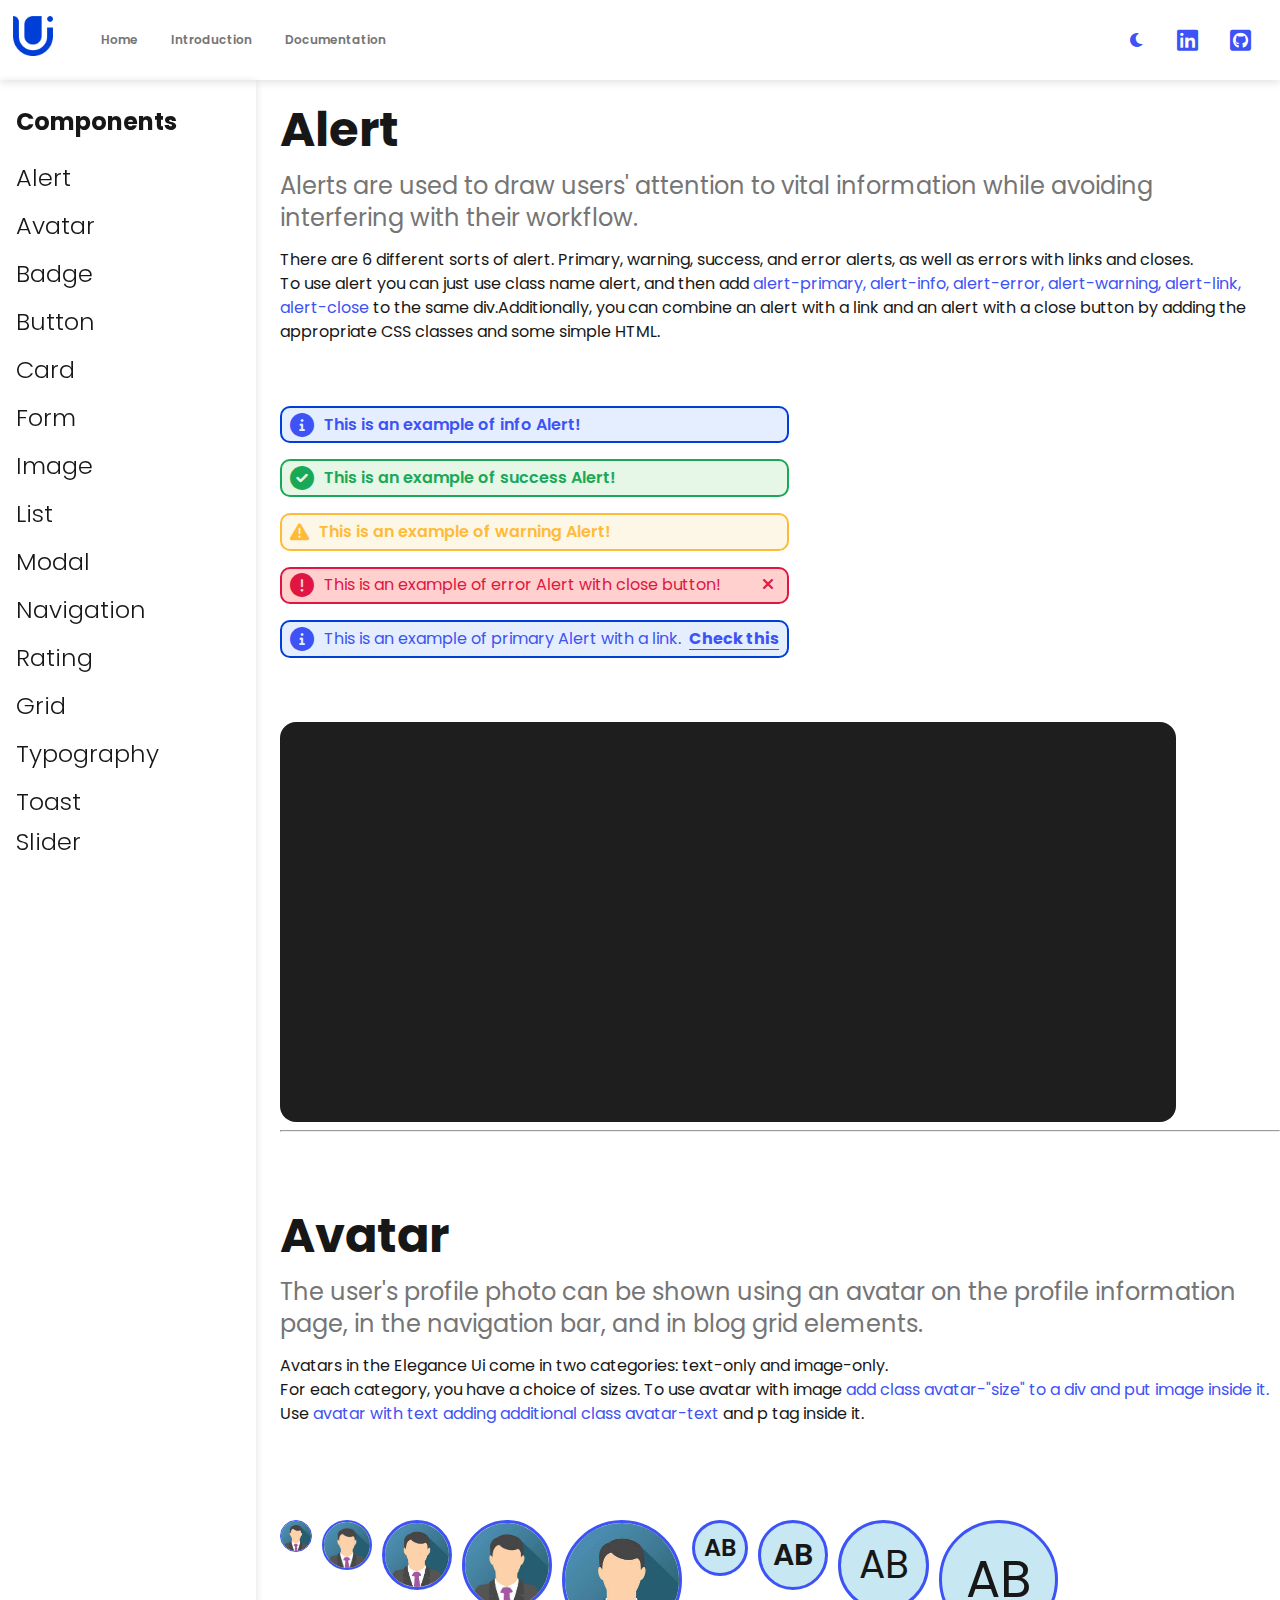
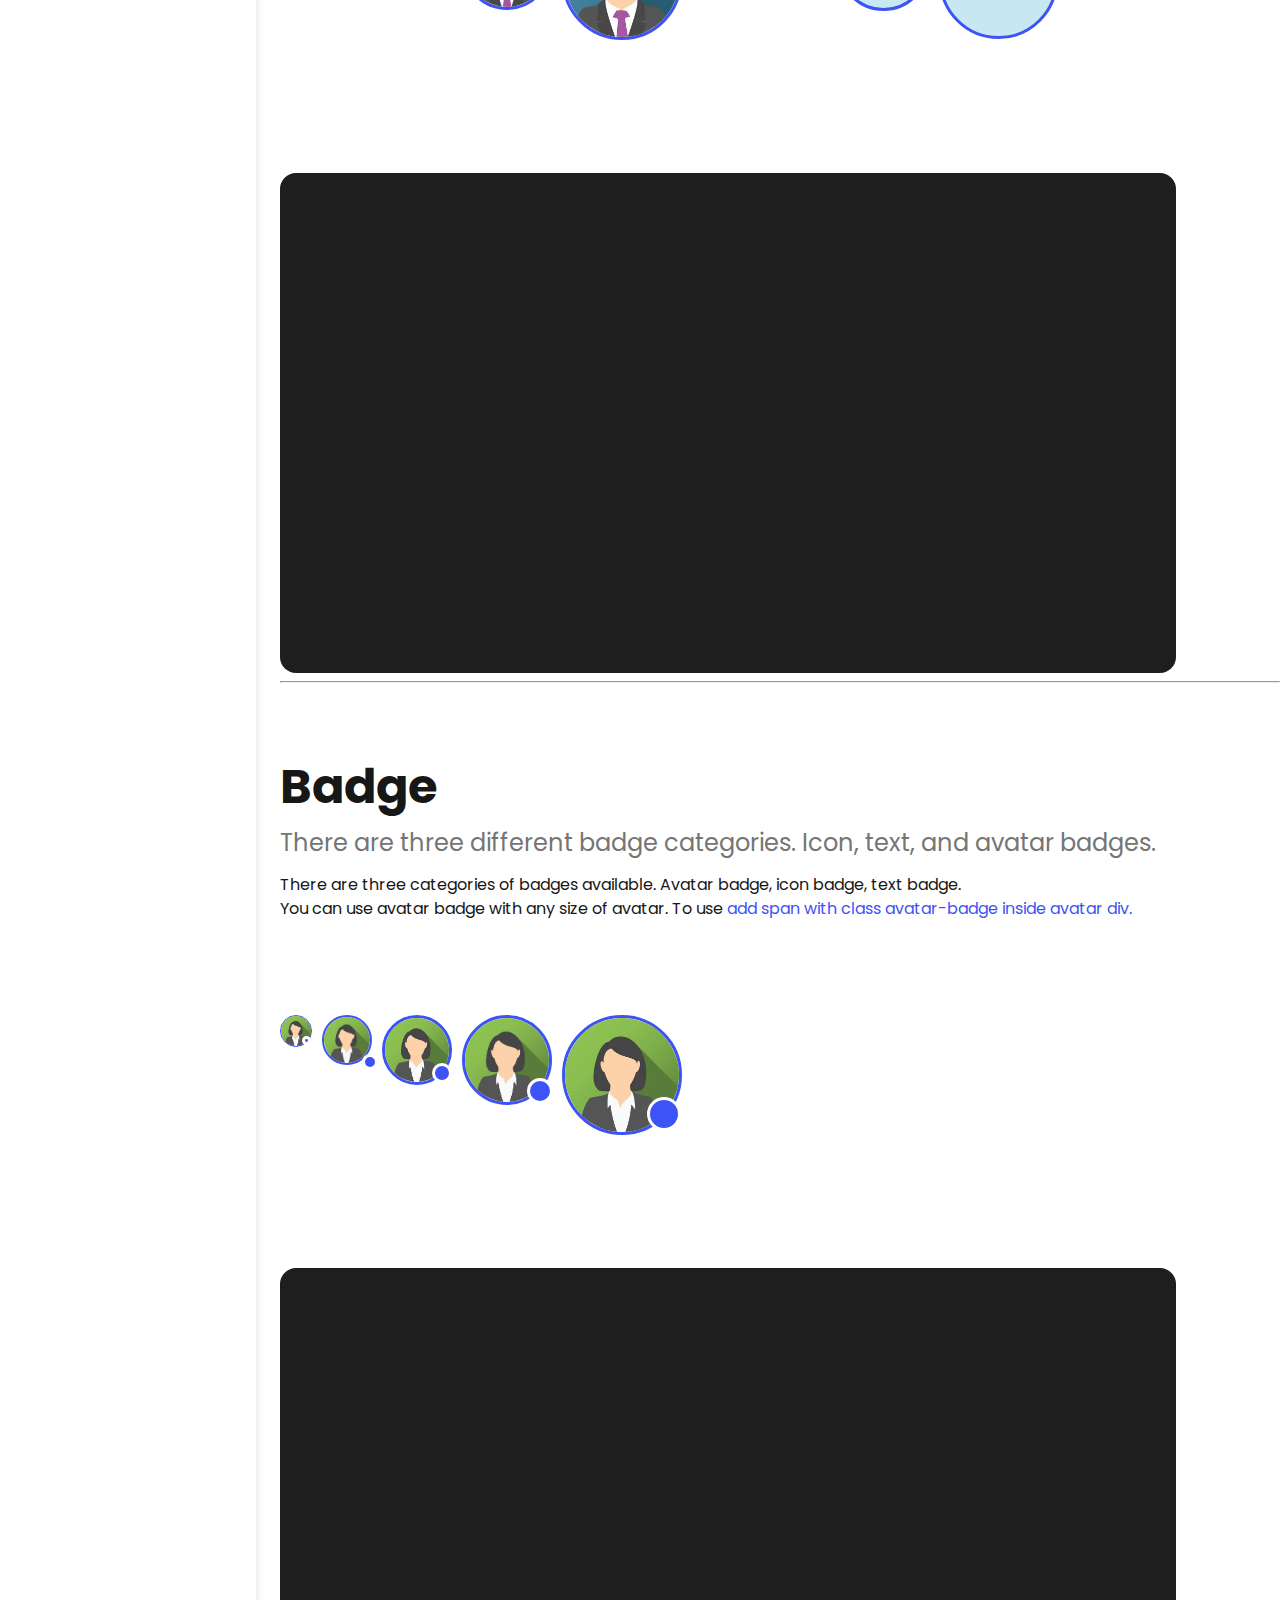
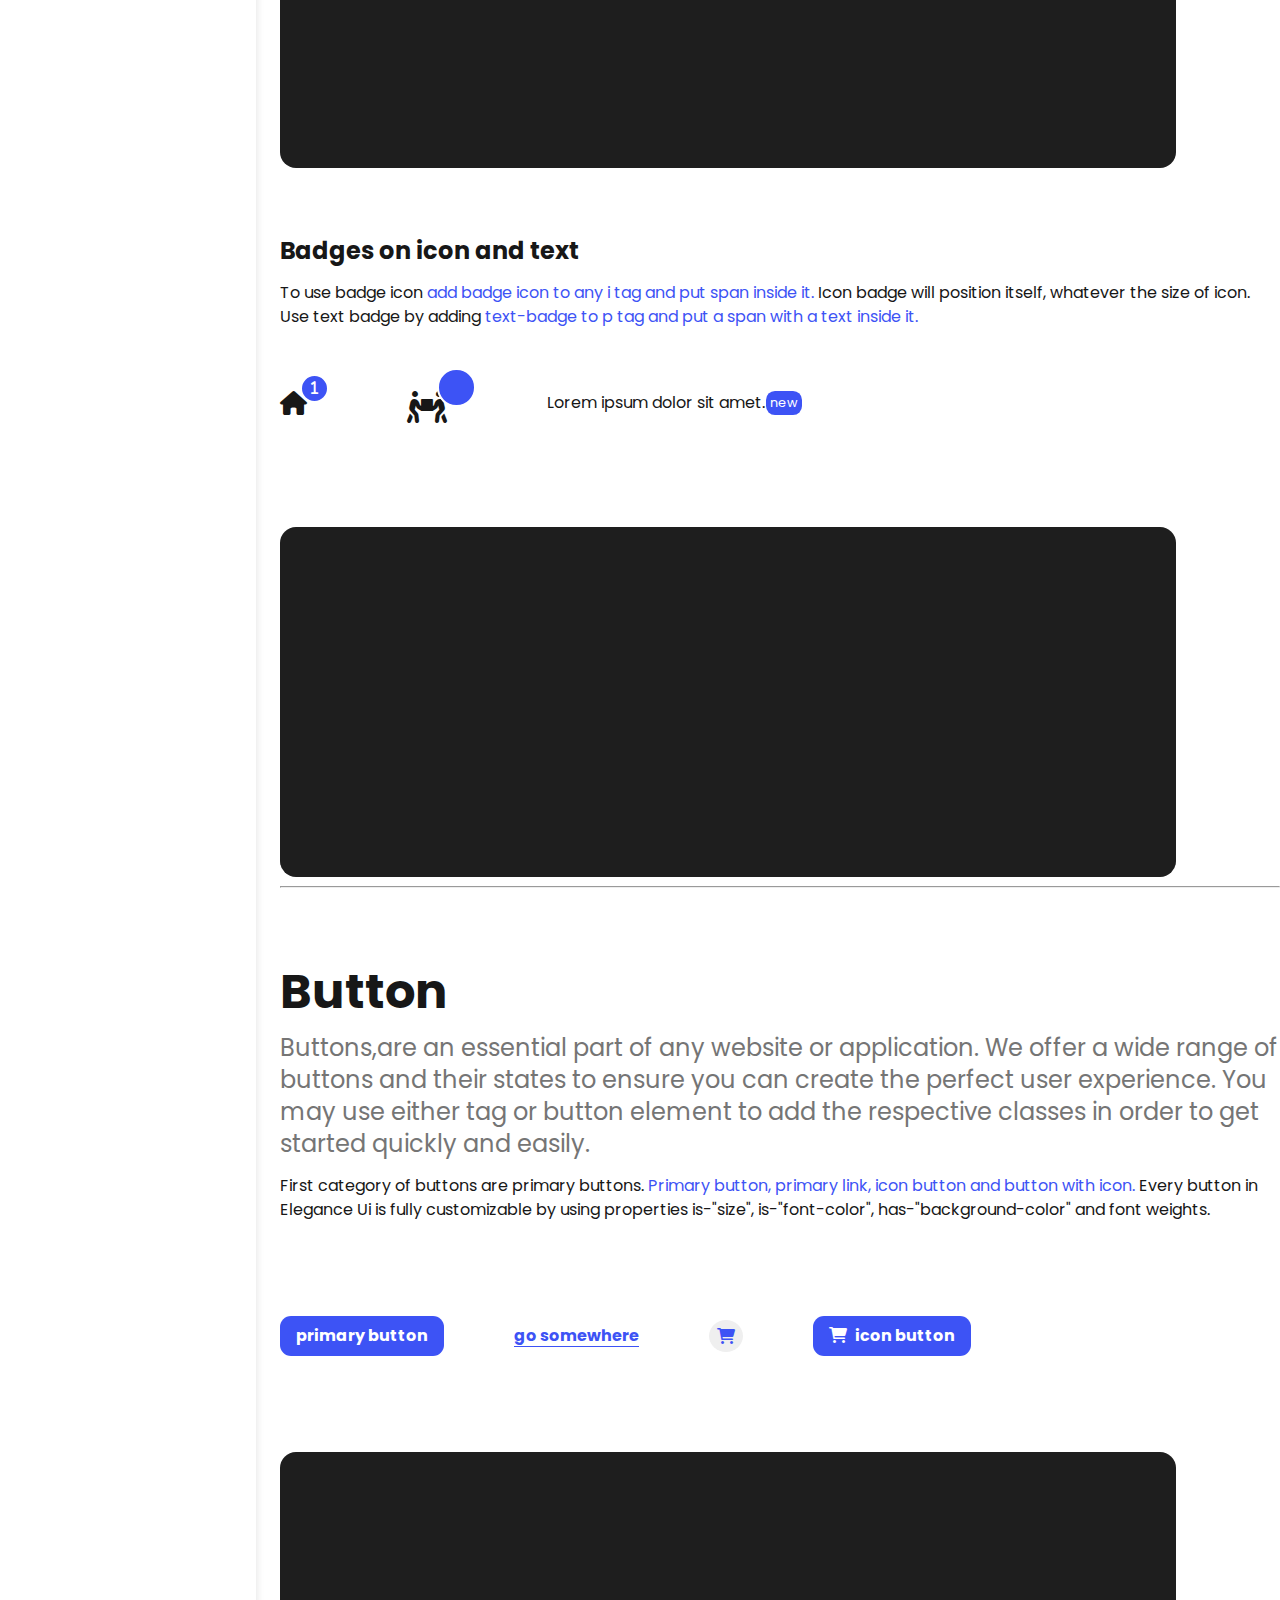
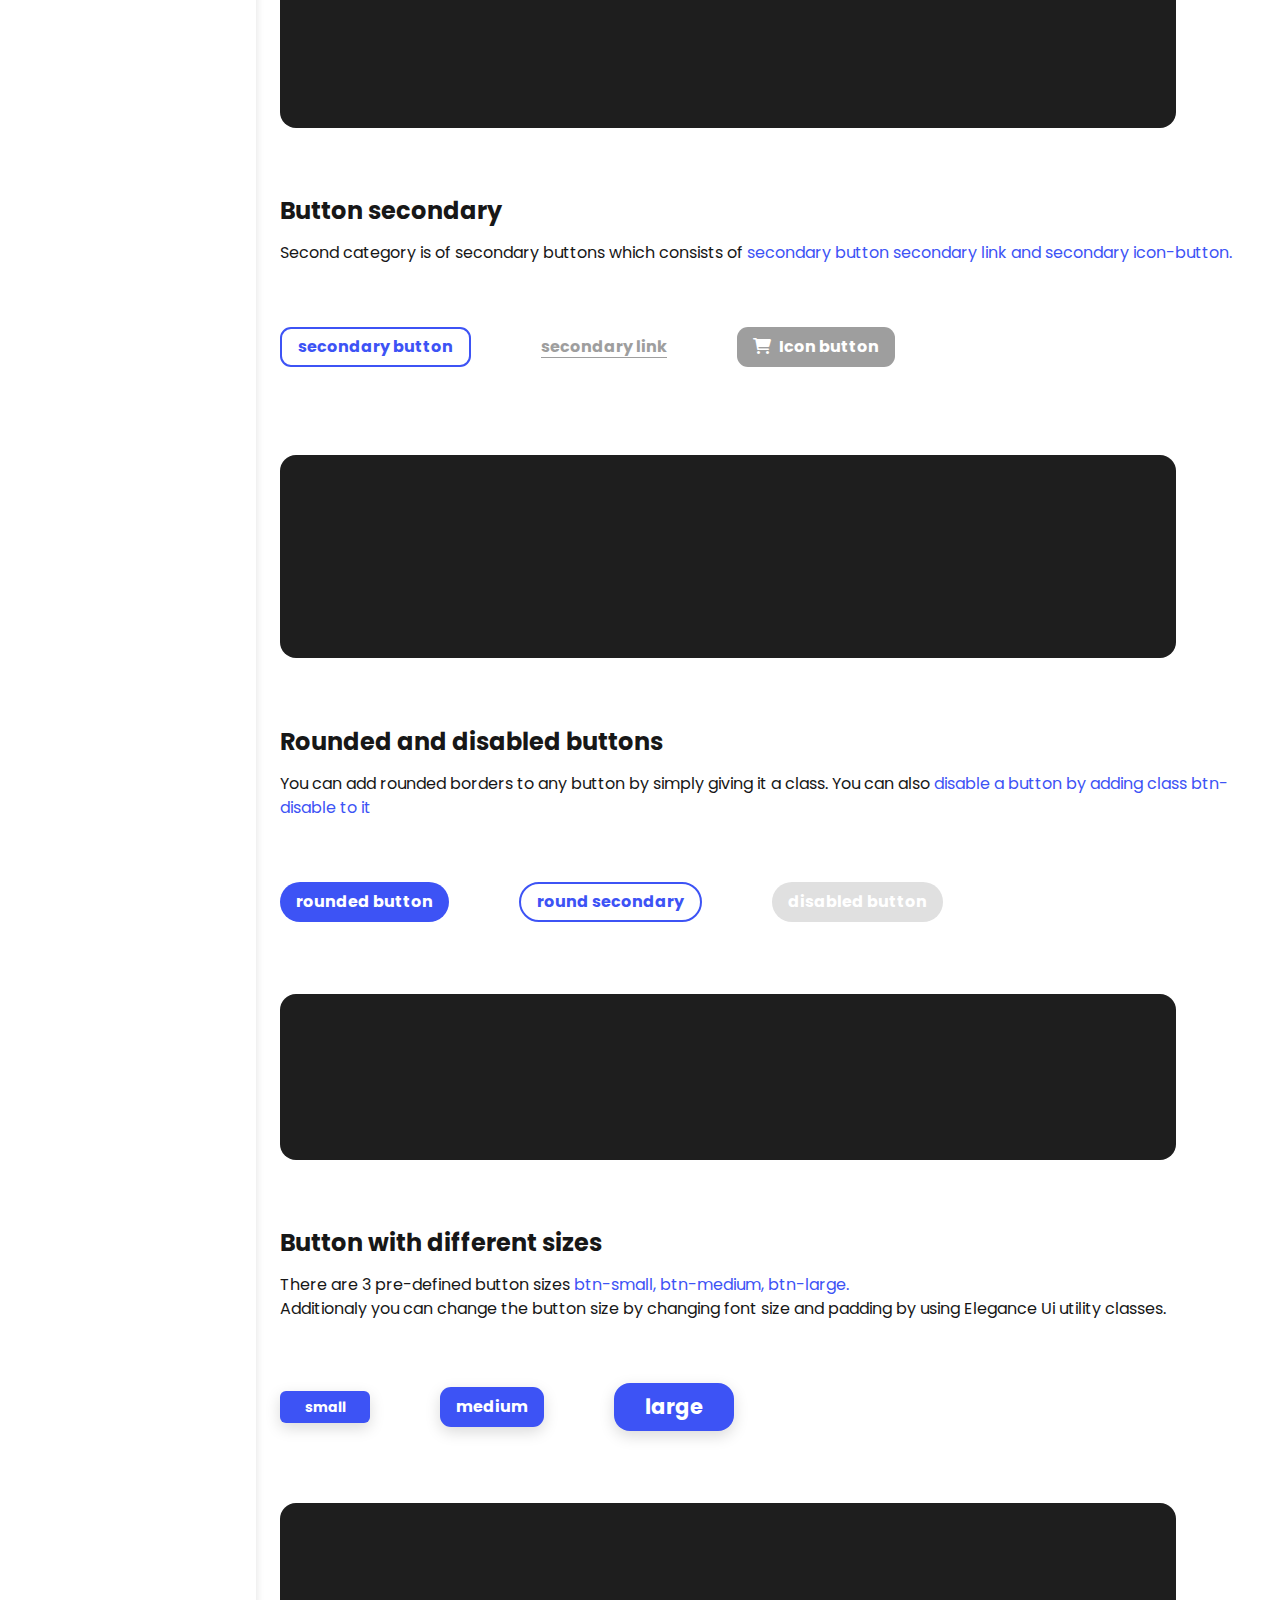
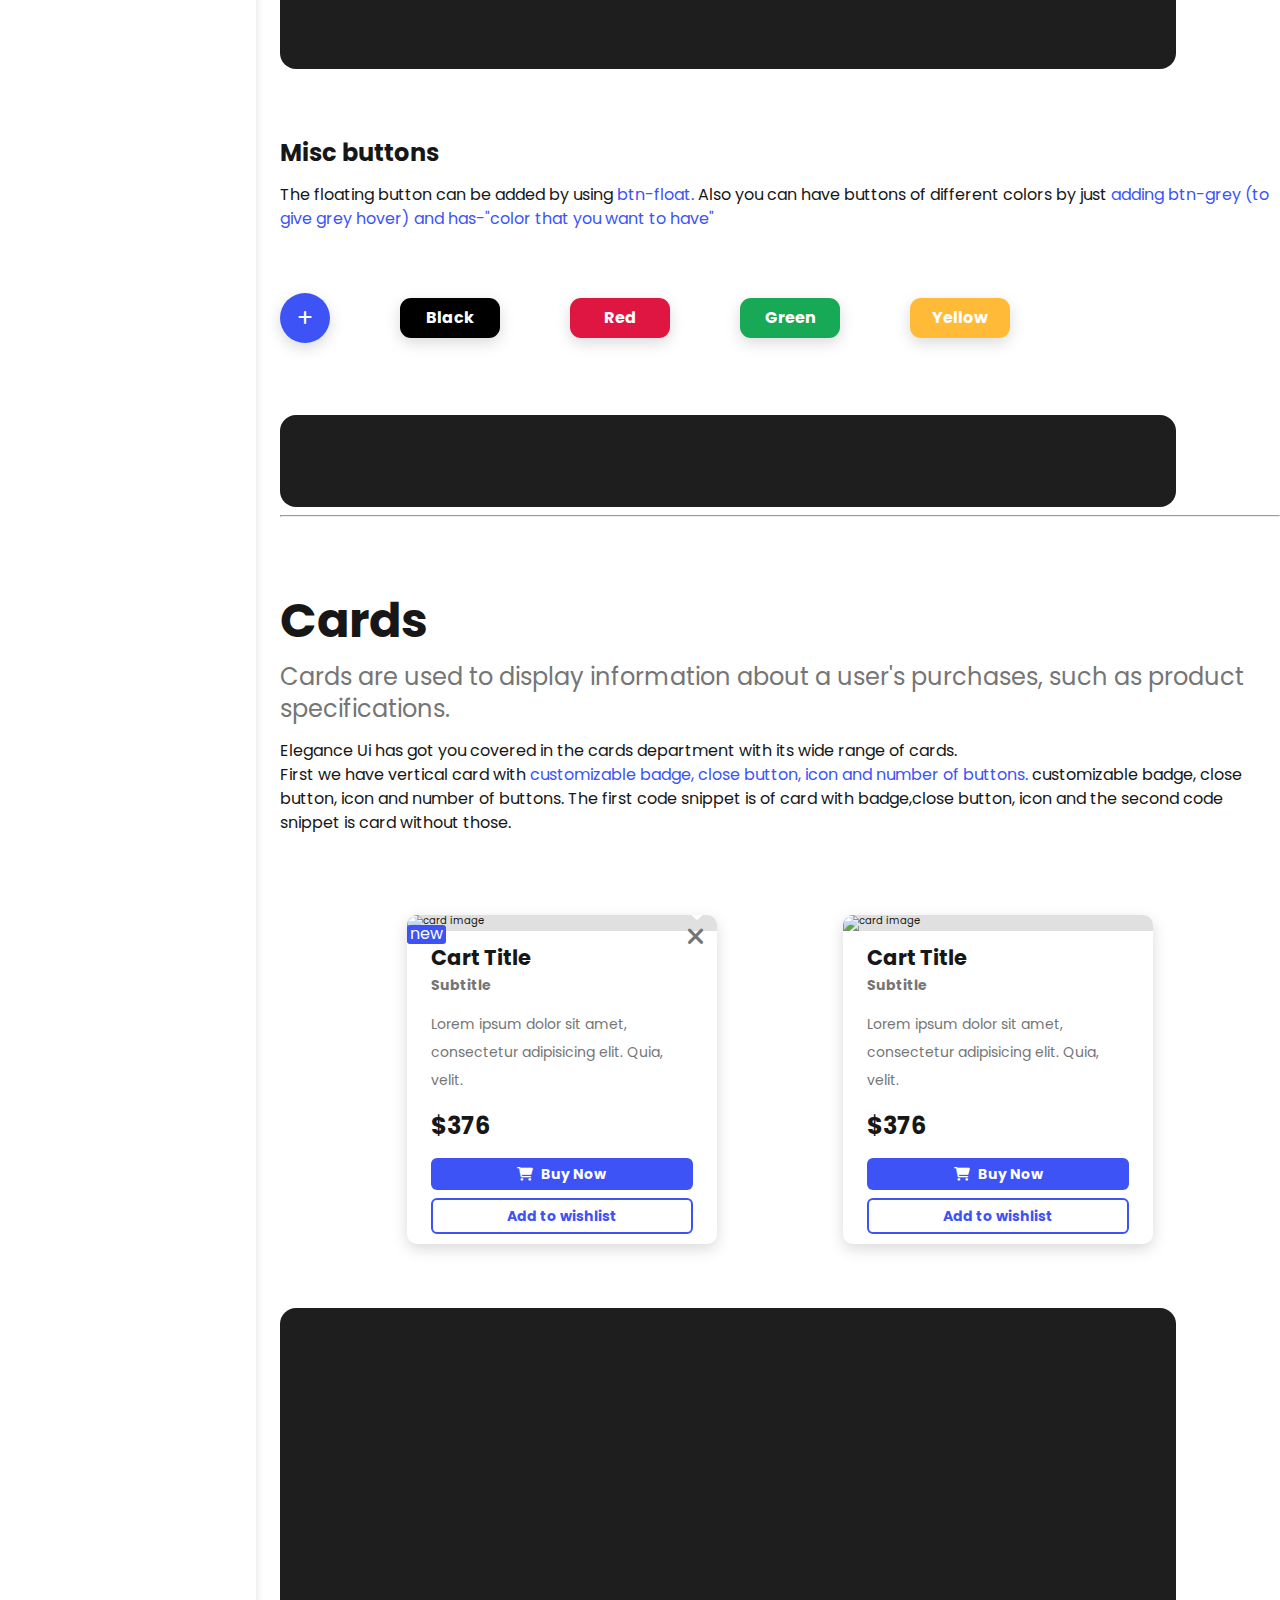
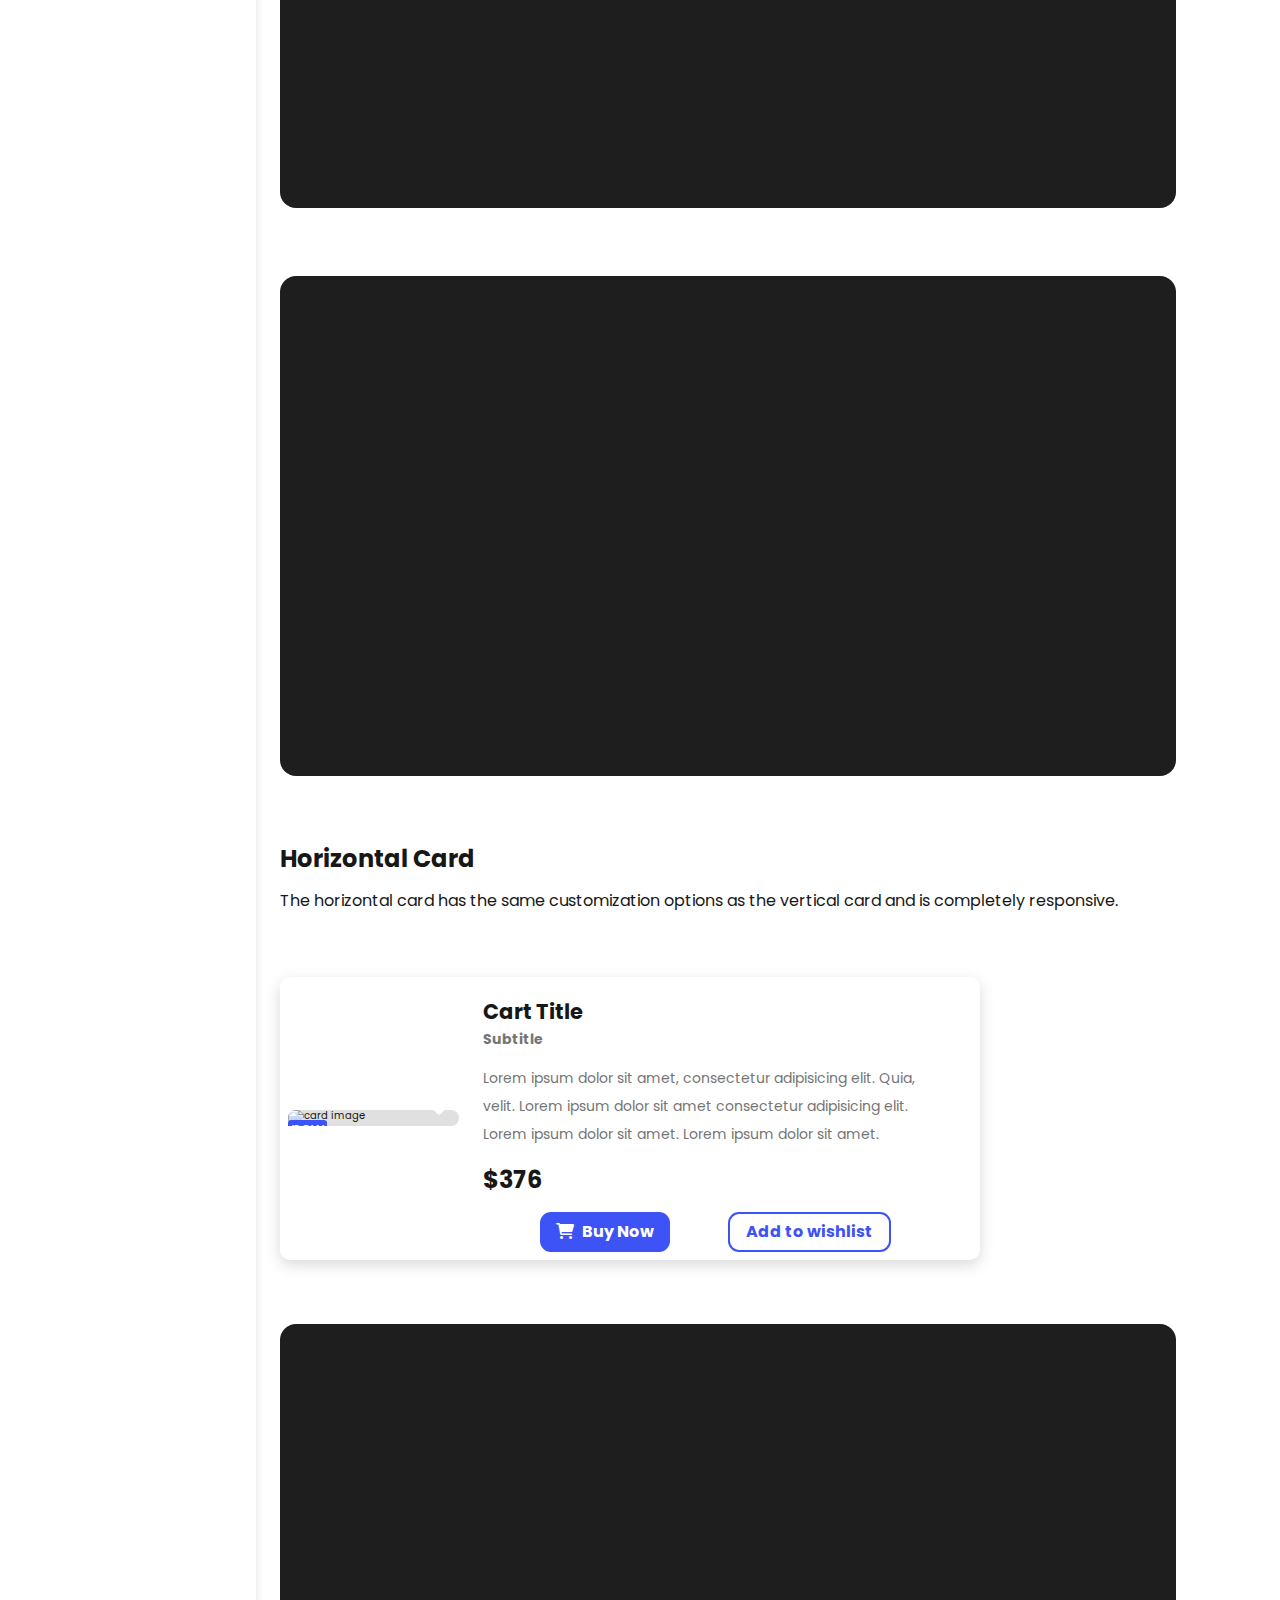
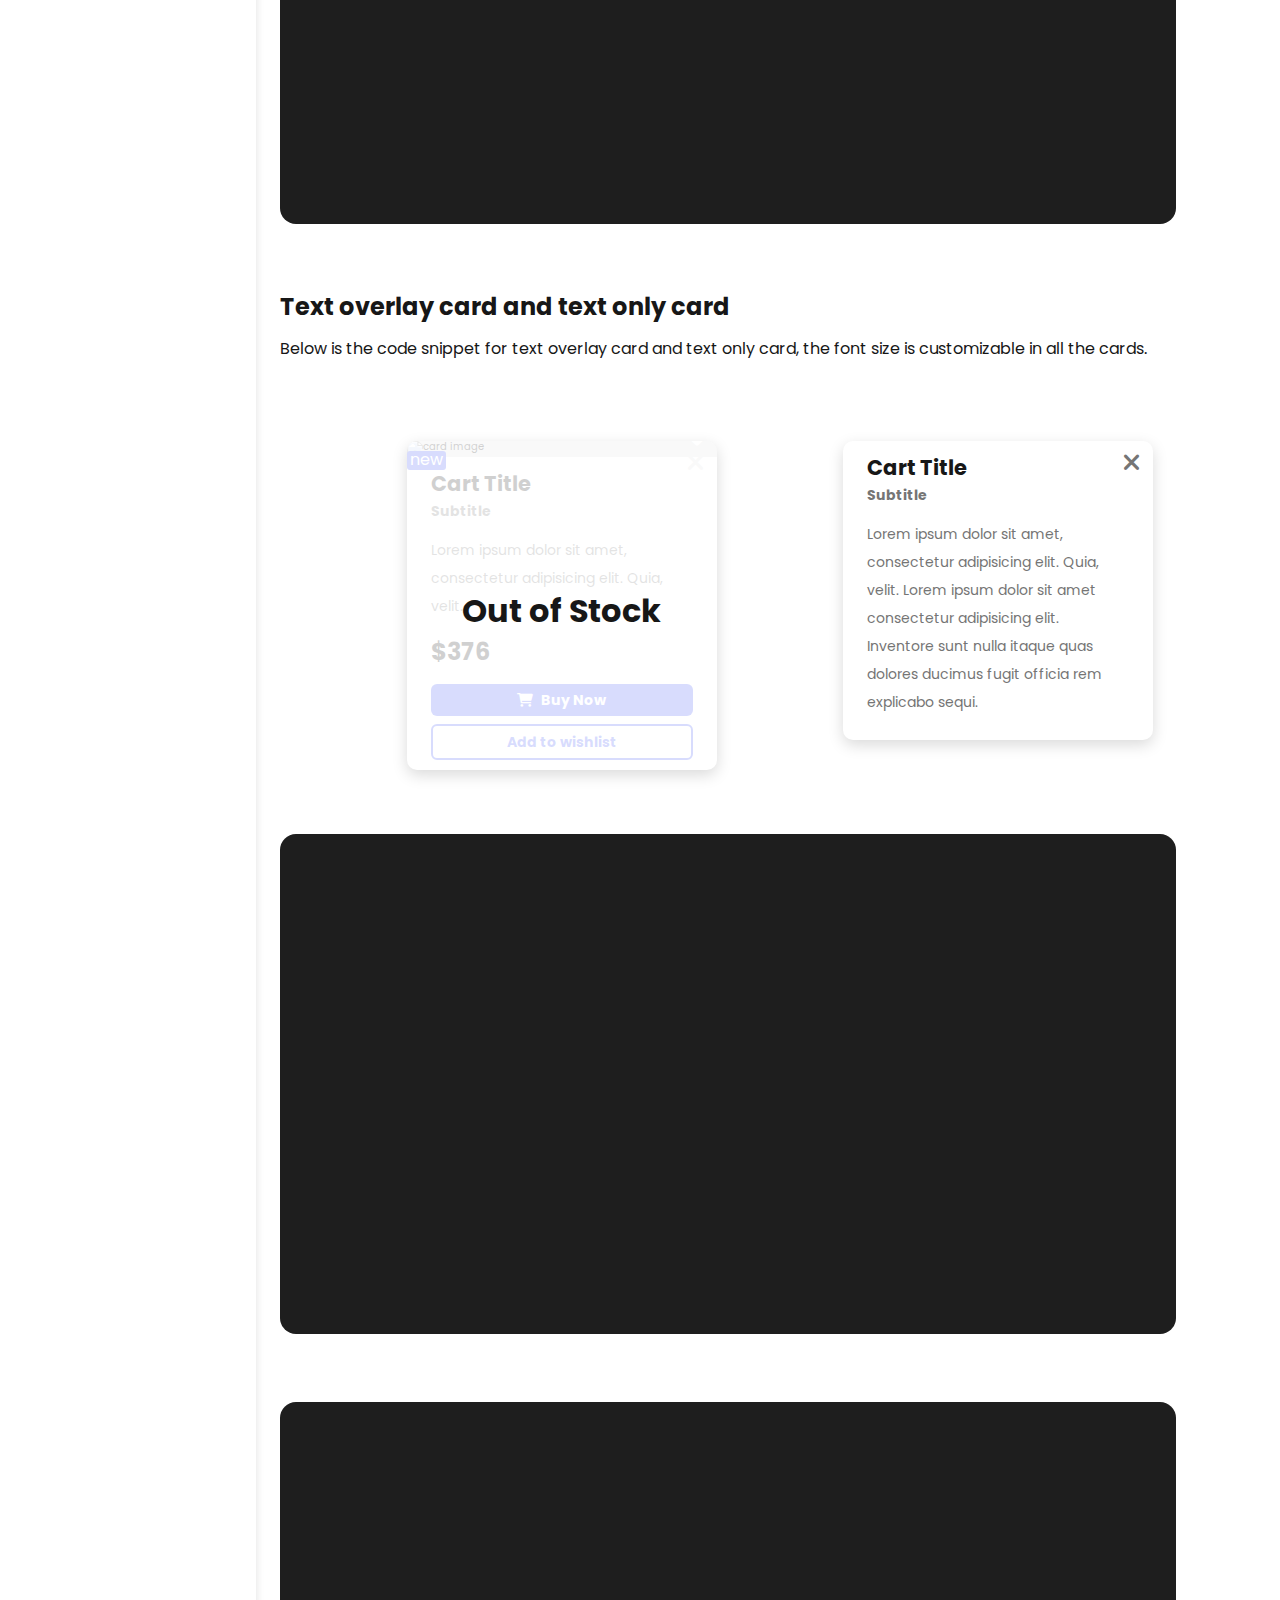
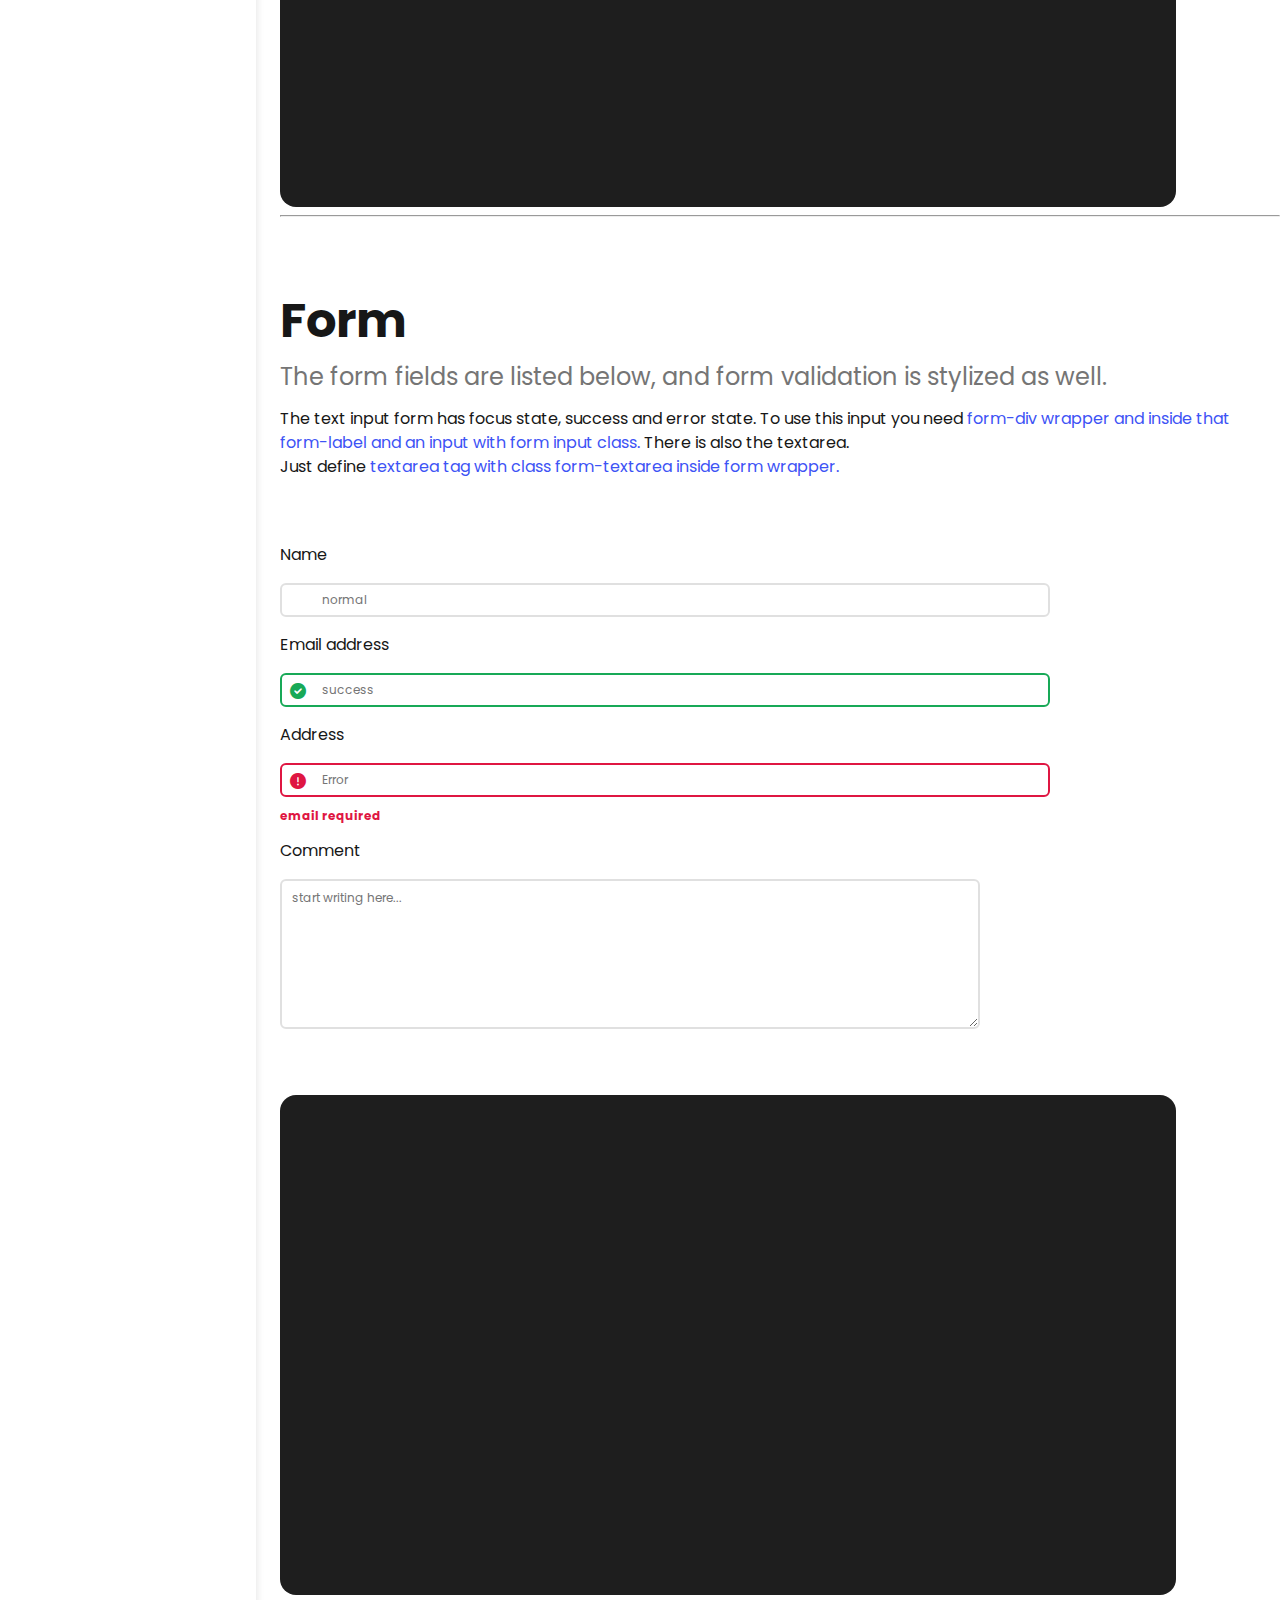
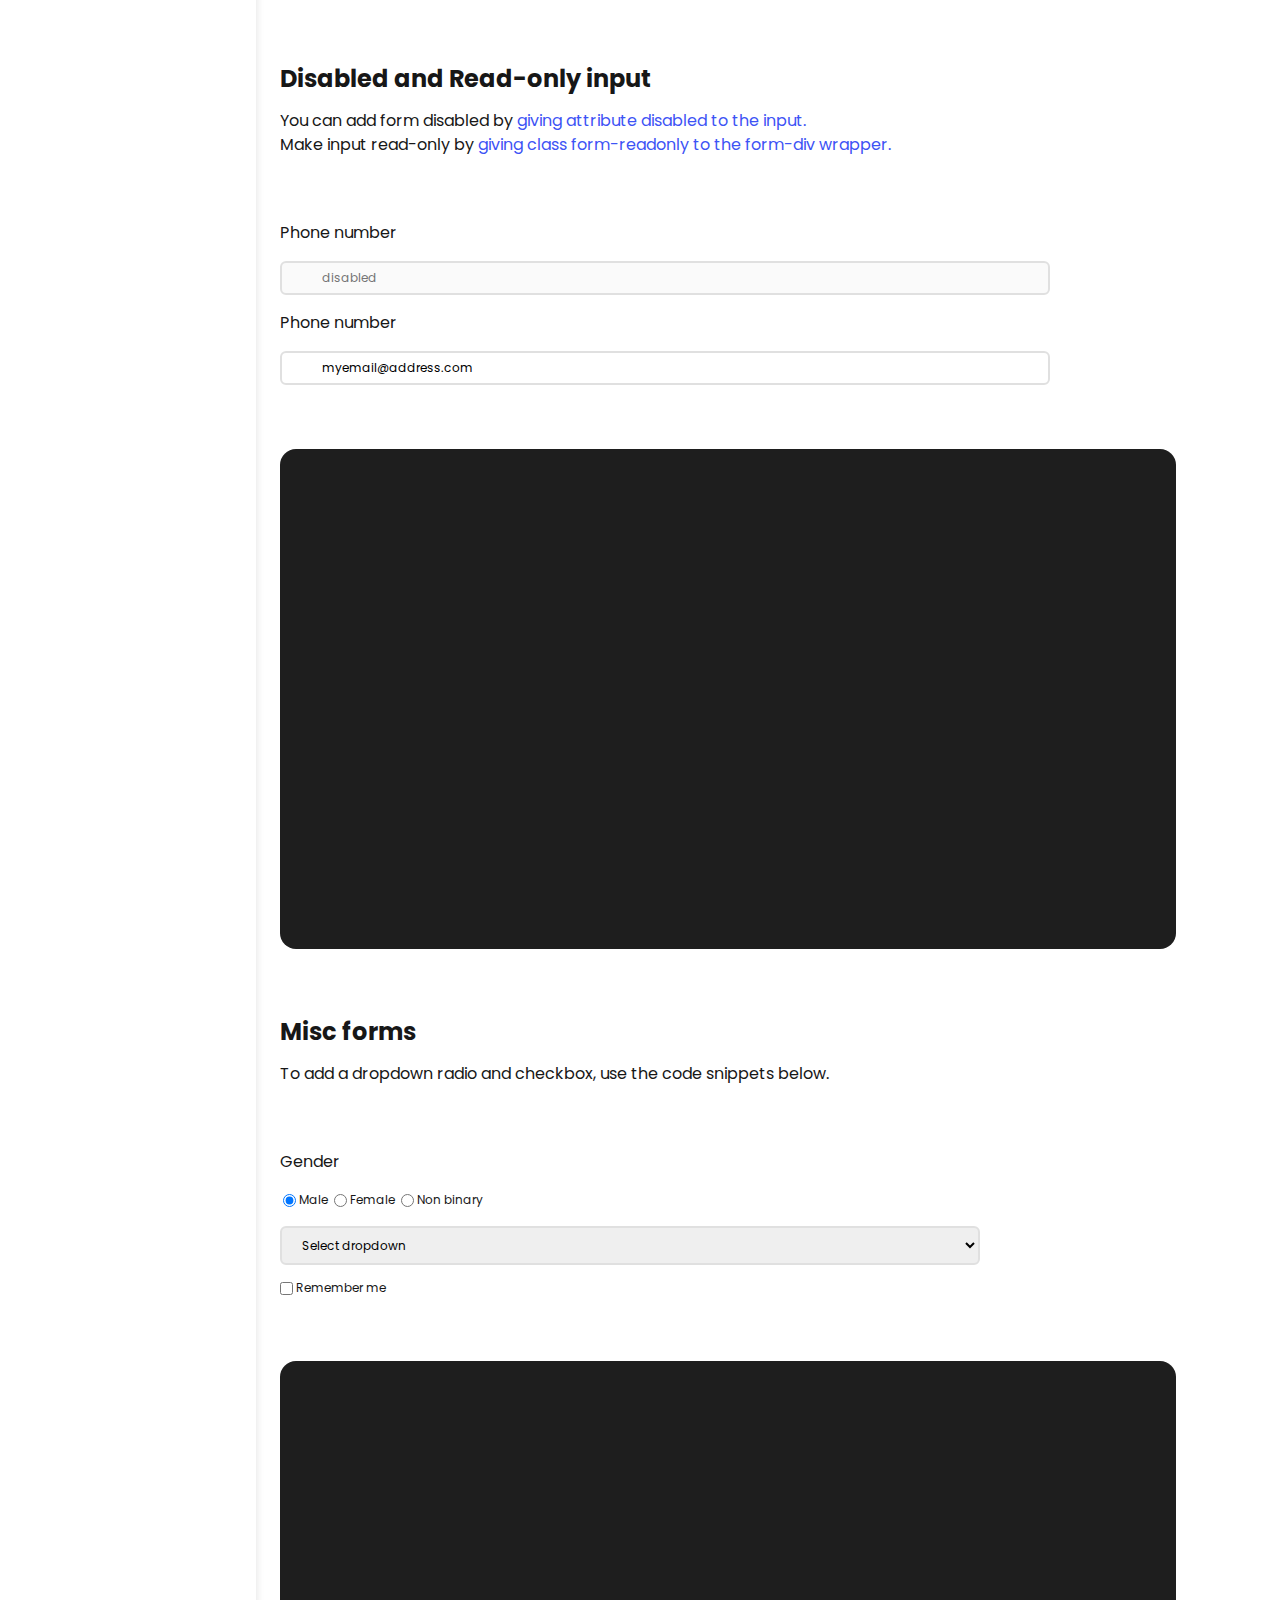
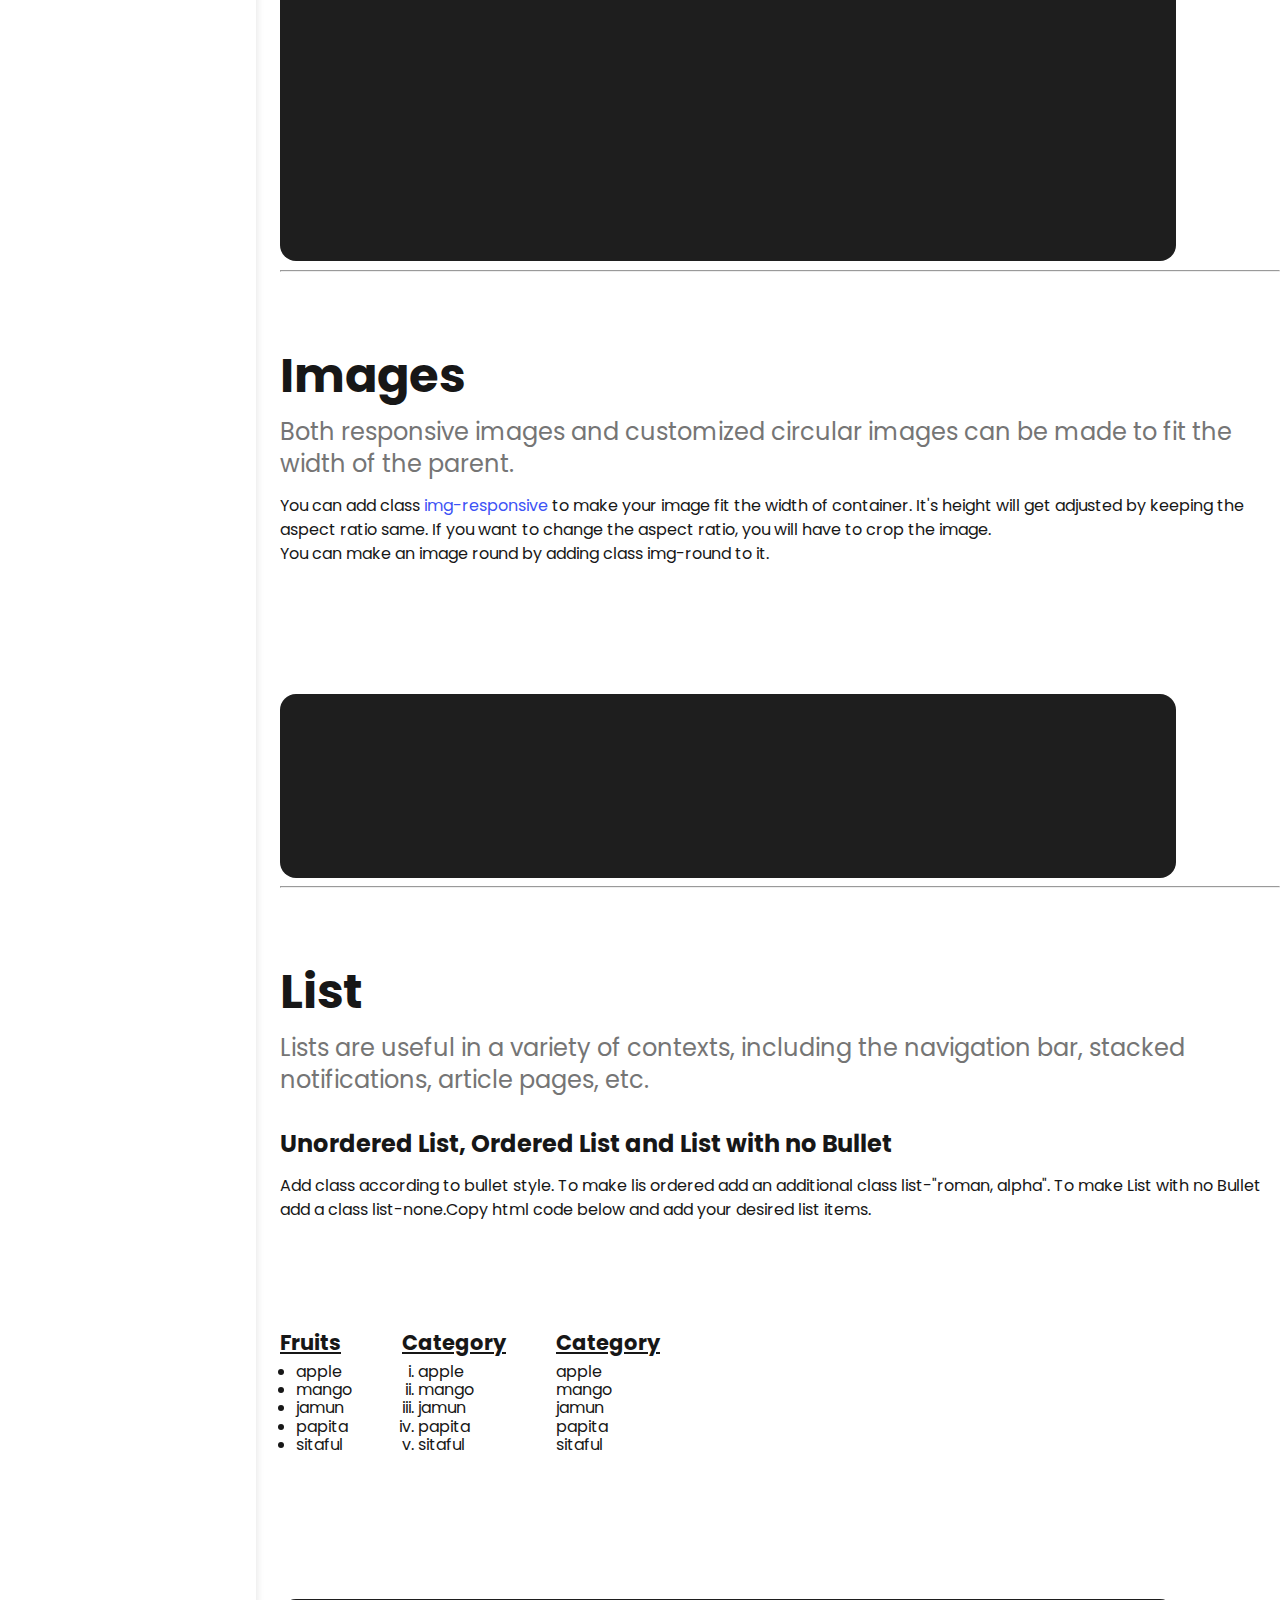
==== commit 605a0394: "fixed" ====
--- a/documentation/documentation.html
+++ b/documentation/documentation.html
@@ -25,7 +25,6 @@
   <nav class="navbar li-shadow">
     <div class="nav-brand">
       <a href="" class="logo-a">
-        <!-- <img class="logo-s" src="/documentation/images/02 - Colorful - Icon Only.png" alt="Lucid Ui logo" /> -->
         <img class="logo-s" src="../documentation/images/02 - Colorful - Icon Only.png" alt="Elegance Ui logo" />
       </a>
     </div>
@@ -95,7 +94,7 @@
       <!-- Alert -->
       <div class="component-section">
         <div class="textbox">
-          <div id="alert" class="title p-y-1 is-6">Alert</div>
+          <div id="alert" class="title p-y-1 is-6 ">Alert</div>
           <div class="subtitle regular is-4">
             Alerts are used to draw users' attention to vital information while avoiding interfering with their
             workflow.
@@ -1232,7 +1231,6 @@
           <nav class="navbar li-shadow">
             <div class="nav-brand">
               <a href="" class="logo-a">
-                <!-- <img class="logo-s" src="/documentation/images/02 - Colorful - Icon Only.png" alt="Lucid Ui logo" /> -->
                 <img class="logo-s" src="./images/02 - Colorful - Icon Only.png" alt="Elegance Ui logo" />
               </a>
             </div>
@@ -1588,17 +1586,17 @@
           <p class="text is-3 light">Elegance Ui is awesome.</p>
           <p class="text is-3 semibold">Elegance Ui is awesome.</p>
           <p class="text is-3 bold">Elegance Ui is awesome.</p>
-          <p class="text is-3 strike">LucEleganceid Ui is awesome.</p>
+          <p class="text is-3 strike">Elegance Ui is awesome.</p>
           <p class="text is-3 underline">Elegance Ui is awesome.</p>
           <p class="subtitle is-dark is-3">Elegance Ui is awesome.</p>
         </div>
         <div class="code-snippet m-y-4">
           <code>
               <iframe
-                src="https://carbon.now.sh/embed?bg=rgba%2814%2C13%2C12%2C0%29&t=vscode&wt=sharp&l=htmlmixed&width=596&ds=false&dsyoff=20px&dsblur=68px&wc=true&wa=false&pv=0px&ph=0px&ln=false&fl=1&fm=Fira+Code&fs=12.5px&lh=147%25&si=false&es=2x&wm=false&code=%2520%2520%2520%2520%2520%2520%2520%2520%2520%2520%2520%2520%253Cp%2520class%253D%2522text%2520is-3%2520is-light%2522%253ELucid%2520Ui%2520is%2520awesome.%253C%252Fp%253E%250A%2520%2520%2520%2520%2520%2520%2520%2520%2520%2520%2520%2520%253Cp%2520class%253D%2522text%2520is-3%2520is-blue%2522%253ELucid%2520Ui%2520is%2520awesome.%253C%252Fp%253E%250A%2520%2520%2520%2520%2520%2520%2520%2520%2520%2520%2520%2520%253Cp%2520class%253D%2522text%2520is-3%2520is-red%2522%253ELucid%2520Ui%2520is%2520awesome.%253C%252Fp%253E%250A%2520%2520%2520%2520%2520%2520%2520%2520%2520%2520%2520%2520%253Cp%2520class%253D%2522text%2520is-3%2520is-green%2522%253ELucid%2520Ui%2520is%2520awesome.%253C%252Fp%253E%250A%2520%2520%2520%2520%2520%2520%2520%2520%2520%2520%2520%2520%253Cp%2520class%253D%2522text%2520is-3%2520is-dark%2522%253ELucid%2520Ui%2520is%2520awesome.%253C%252Fp%253E%250A%2520%2520%2520%2520%2520%2520%2520%2520%2520%2520%2520%2520%253Cp%2520class%253D%2522text%2520is-3%2520light%2522%253ELucid%2520Ui%2520is%2520awesome.%253C%252Fp%253E%250A%2520%2520%2520%2520%2520%2520%2520%2520%2520%2520%2520%2520%253Cp%2520class%253D%2522text%2520is-3%2520semibold%2522%253ELucid%2520Ui%2520is%2520awesome.%253C%252Fp%253E%250A%2520%2520%2520%2520%2520%2520%2520%2520%2520%2520%2520%2520%253Cp%2520class%253D%2522text%2520is-3%2520bold%2522%253ELucid%2520Ui%2520is%2520awesome.%253C%252Fp%253E%250A%2520%2520%2520%2520%2520%2520%2520%2520%2520%2520%2520%2520%253Cp%2520class%253D%2522text%2520is-3%2520strike%2522%253ELucid%2520Ui%2520is%2520awesome.%253C%252Fp%253E%250A%2520%2520%2520%2520%2520%2520%2520%2520%2520%2520%2520%2520%253Cp%2520class%253D%2522text%2520is-3%2520underline%2522%253ELucid%2520Ui%2520is%2520awesome.%253C%252Fp%253E%250A%2520%2520%2520%2520%2520%2520%2520%2520%2520%2520%2520%2520%253Cp%2520class%253D%2522subtitle%2520is-dark%2520is-3%2520%2522%253ELucid%2520Ui%2520is%2520awesome.%253C%252Fp%253E"
+                src="https://carbon.now.sh/embed?bg=rgba(21,23,24,1)&t=seti&wt=none&l=htmlmixed&width=680&ds=true&dsyoff=17px&dsblur=22px&wc=true&wa=true&pv=10px&ph=100px&ln=false&fl=1&fm=Hack&fs=12px&lh=133%25&si=false&es=2x&wm=false&code=%2520%2520%2520%2520%2520%2520%2520%2520%2520%2520%2520%2520%253Cp%2520class%253D%2522text%2520is-3%2520is-light%2522%253EElegance%2520Ui%2520is%2520awesome.%253C%252Fp%253E%250A%2520%2520%2520%2520%2520%2520%2520%2520%2520%2520%2520%2520%253Cp%2520class%253D%2522text%2520is-3%2520is-blue%2522%253EElegance%2520Ui%2520is%2520awesome.%253C%252Fp%253E%250A%2520%2520%2520%2520%2520%2520%2520%2520%2520%2520%2520%2520%253Cp%2520class%253D%2522text%2520is-3%2520is-red%2522%253EElegance%2520Ui%2520is%2520awesome.%253C%252Fp%253E%250A%2520%2520%2520%2520%2520%2520%2520%2520%2520%2520%2520%2520%253Cp%2520class%253D%2522text%2520is-3%2520is-green%2522%253EElegance%2520Ui%2520is%2520awesome.%253C%252Fp%253E%250A%2520%2520%2520%2520%2520%2520%2520%2520%2520%2520%2520%2520%253Cp%2520class%253D%2522text%2520is-3%2520is-dark%2522%253EElegance%2520Ui%2520is%2520awesome.%253C%252Fp%253E%250A%2520%2520%2520%2520%2520%2520%2520%2520%2520%2520%2520%2520%253Cp%2520class%253D%2522text%2520is-3%2520light%2522%253EElegance%2520Ui%2520is%2520awesome.%253C%252Fp%253E%250A%2520%2520%2520%2520%2520%2520%2520%2520%2520%2520%2520%2520%253Cp%2520class%253D%2522text%2520is-3%2520semibold%2522%253EElegance%2520Ui%2520is%2520awesome.%253C%252Fp%253E%250A%2520%2520%2520%2520%2520%2520%2520%2520%2520%2520%2520%2520%253Cp%2520class%253D%2522text%2520is-3%2520bold%2522%253EElegance%2520Ui%2520is%2520awesome.%253C%252Fp%253E%250A%2520%2520%2520%2520%2520%2520%2520%2520%2520%2520%2520%2520%253Cp%2520class%253D%2522text%2520is-3%2520strike%2522%253EElegance%2520Ui%2520is%2520awesome.%253C%252Fp%253E%250A%2520%2520%2520%2520%2520%2520%2520%2520%2520%2520%2520%2520%253Cp%2520class%253D%2522text%2520is-3%2520underline%2522%253EElegance%2520Ui%2520is%2520awesome.%253C%252Fp%253E%250A%2520%2520%2520%2520%2520%2520%2520%2520%2520%2520%2520%2520%253Cp%2520class%253D%2522subtitle%2520is-dark%2520is-3%2520%2522%253EElegance%2520Ui%2520is%2520awesome.%253C%252Fp%253E%250A"
                 style="
                   /* width: 596px; */
-                  height: 276px;
+                  height: 230px;
                   border: 0;
                   transform: scale(1);
                   overflow: hidden;
@@ -1745,7 +1743,12 @@
         <div class="textbox">
           <div class="subtitle is-4 m-up-4 is-dark">Disabled Slider</div>
           <p class="text is-3 is-dark">
-            To make any of the aforementioned sliders disabled, simply add the disabled property.
+            <strong style="color: rgb(255, 52, 109);">Adding the disabled property is a great way to make any of the
+              aforementioned sliders
+              inaccessible.</strong> This can
+            be helpful in situations where you want to temporarily disable certain options or when you don't want users
+            to have access to certain features at all. It's an easy and efficient way of ensuring that your slider
+            remains secure and user friendly!
           </p>
         </div>
         <div class="showcase m-y-6">
@@ -1778,16 +1781,14 @@
                 </button>
               </a>
             </div>
-            <div class="text text-center is-2">© 2023 Elegance Ui</div>
+            <div class="text text-center is-2" id="copyRight-year"></div>
           </div>
         </div>
       </footer>
     </div>
   </div>
 
-  <!-- <script src="js/index.js"></script> -->
   <script src="./js/index.js"></script>
-  <!-- <script src="../components/darkmode/darkmode.js"></script> -->
   <script src="../components/darkmode/darkmode.js"></script>
 </body>
 
--- a/main.css
+++ b/main.css
@@ -1,32 +1,25 @@
-/* @import "/base/reset.css"; */
+/* this is the parents css file */
 @import "./base/reset.css";
 
-/* @import "/components/avatar.css"; */
 @import "./components/avatar.css";
 
-/* @import "/components/button.css"; */
+/* @import "/components/alert.css"; */
+@import "./components/alert.css";
+
 @import "./components/button.css";
 
-/* @import "/components/card.css"; */
 @import "./components/card.css";
 
-/* @import "/components/grid.css"; */
 @import "./components/grid.css";
 
-/* @import "/components/inputs.css"; */
 @import "./components/inputs.css";
 
-/* @import "/components/modal.css"; */
 @import "./components/modal.css";
 
-/* @import "/components/range-list.css"; */
 @import "./components/range-list.css";
 
-/* @import "/components/toast.css"; */
 @import "./components/toast.css";
 
-/* @import "/utilities/utilities.css"; */
 @import "./utilities/utilities.css";
 
-/* @import "/base/base.css"; */
 @import "./base/base.css";
--- a/main.css
+++ b/main.css
@@ -1,32 +1,25 @@
-/* @import "/base/reset.css"; */
+/* this is the parents css file */
 @import "./base/reset.css";
 
-/* @import "/components/avatar.css"; */
 @import "./components/avatar.css";
 
-/* @import "/components/button.css"; */
+/* @import "/components/alert.css"; */
+@import "./components/alert.css";
+
 @import "./components/button.css";
 
-/* @import "/components/card.css"; */
 @import "./components/card.css";
 
-/* @import "/components/grid.css"; */
 @import "./components/grid.css";
 
-/* @import "/components/inputs.css"; */
 @import "./components/inputs.css";
 
-/* @import "/components/modal.css"; */
 @import "./components/modal.css";
 
-/* @import "/components/range-list.css"; */
 @import "./components/range-list.css";
 
-/* @import "/components/toast.css"; */
 @import "./components/toast.css";
 
-/* @import "/utilities/utilities.css"; */
 @import "./utilities/utilities.css";
 
-/* @import "/base/base.css"; */
 @import "./base/base.css";
